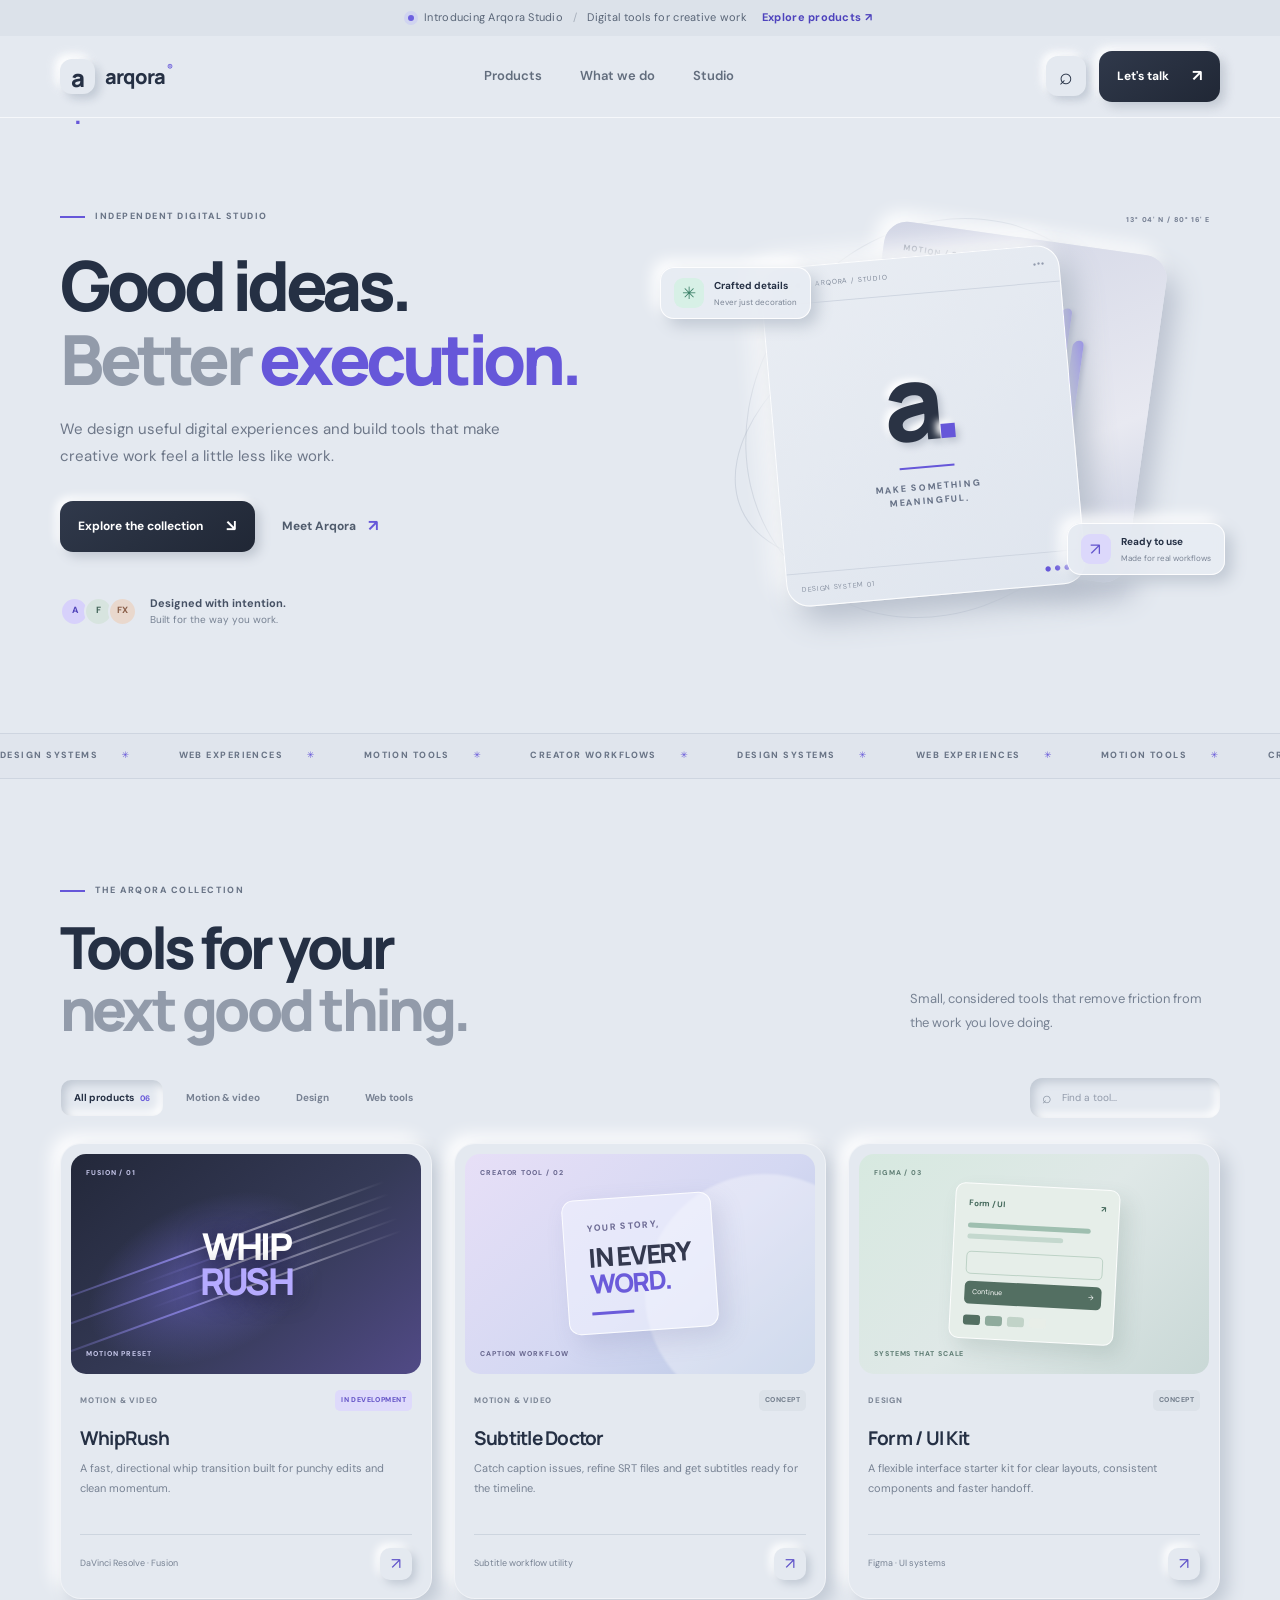
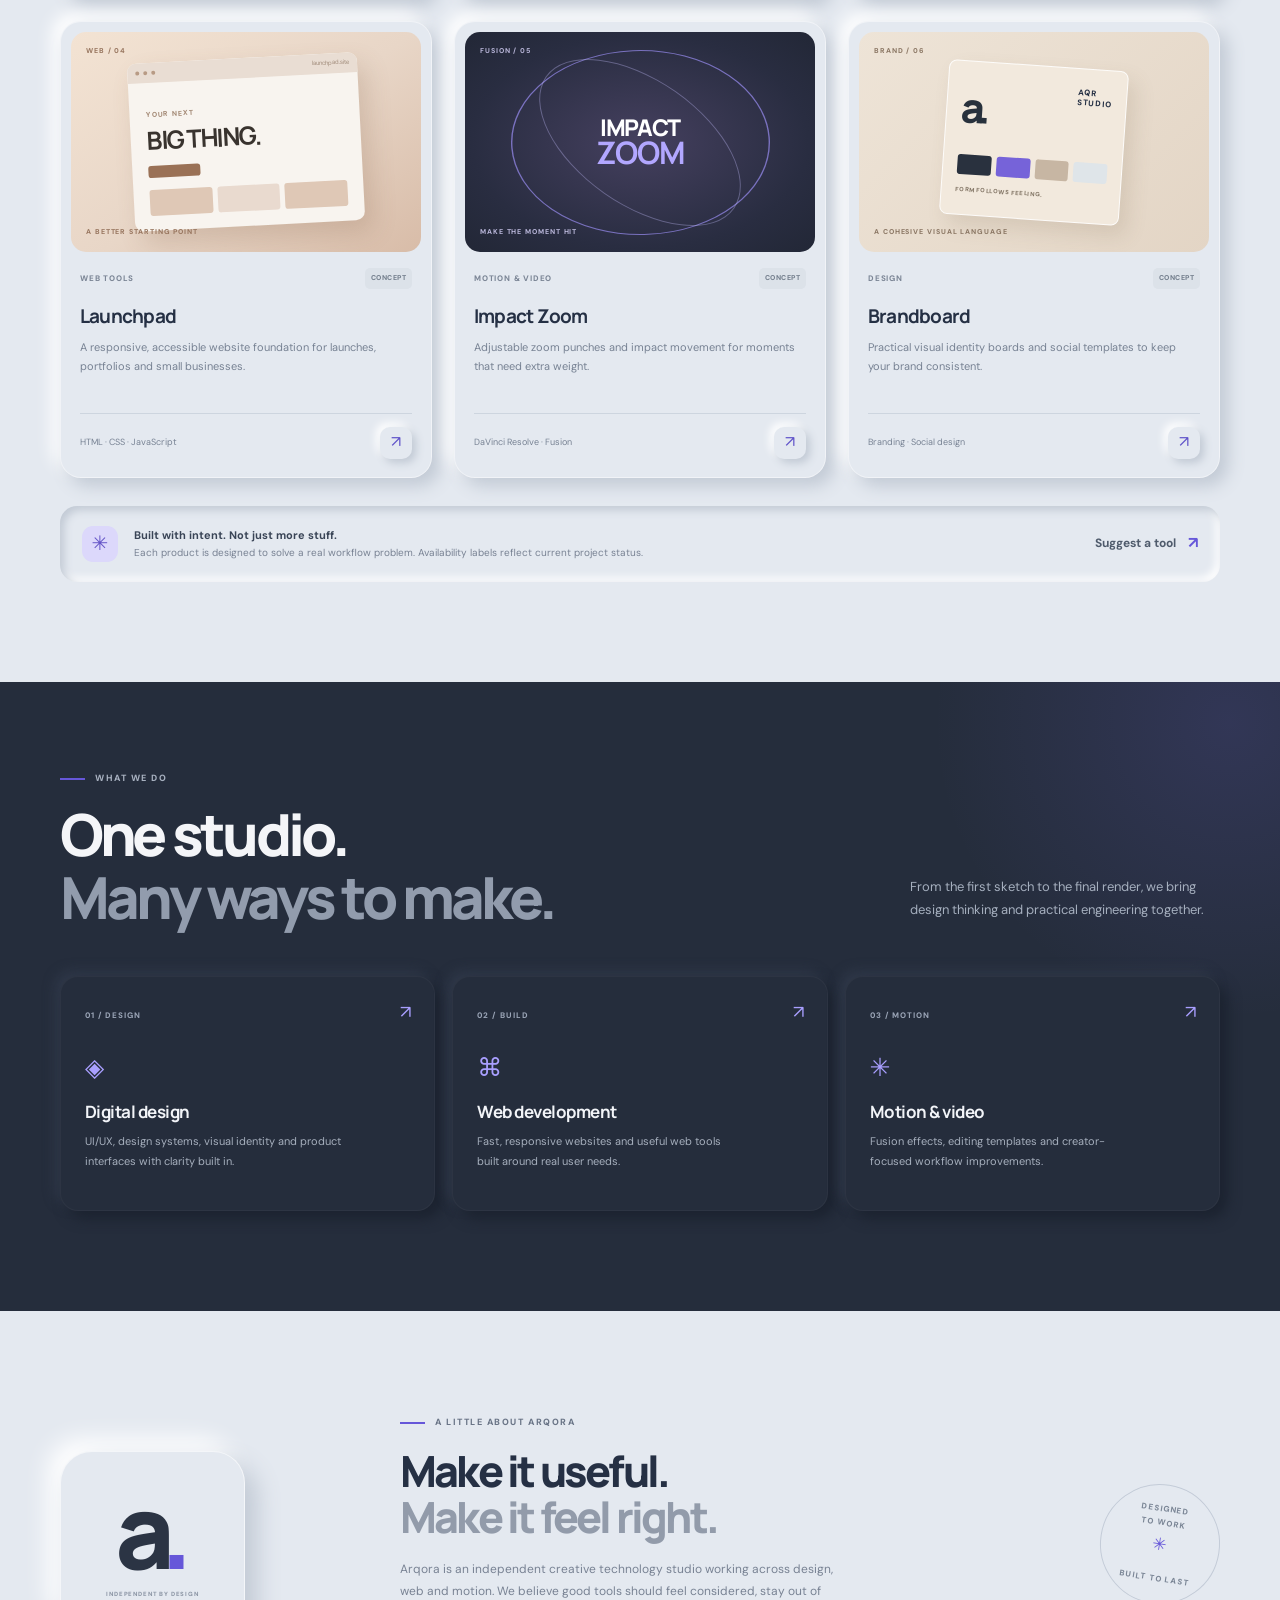
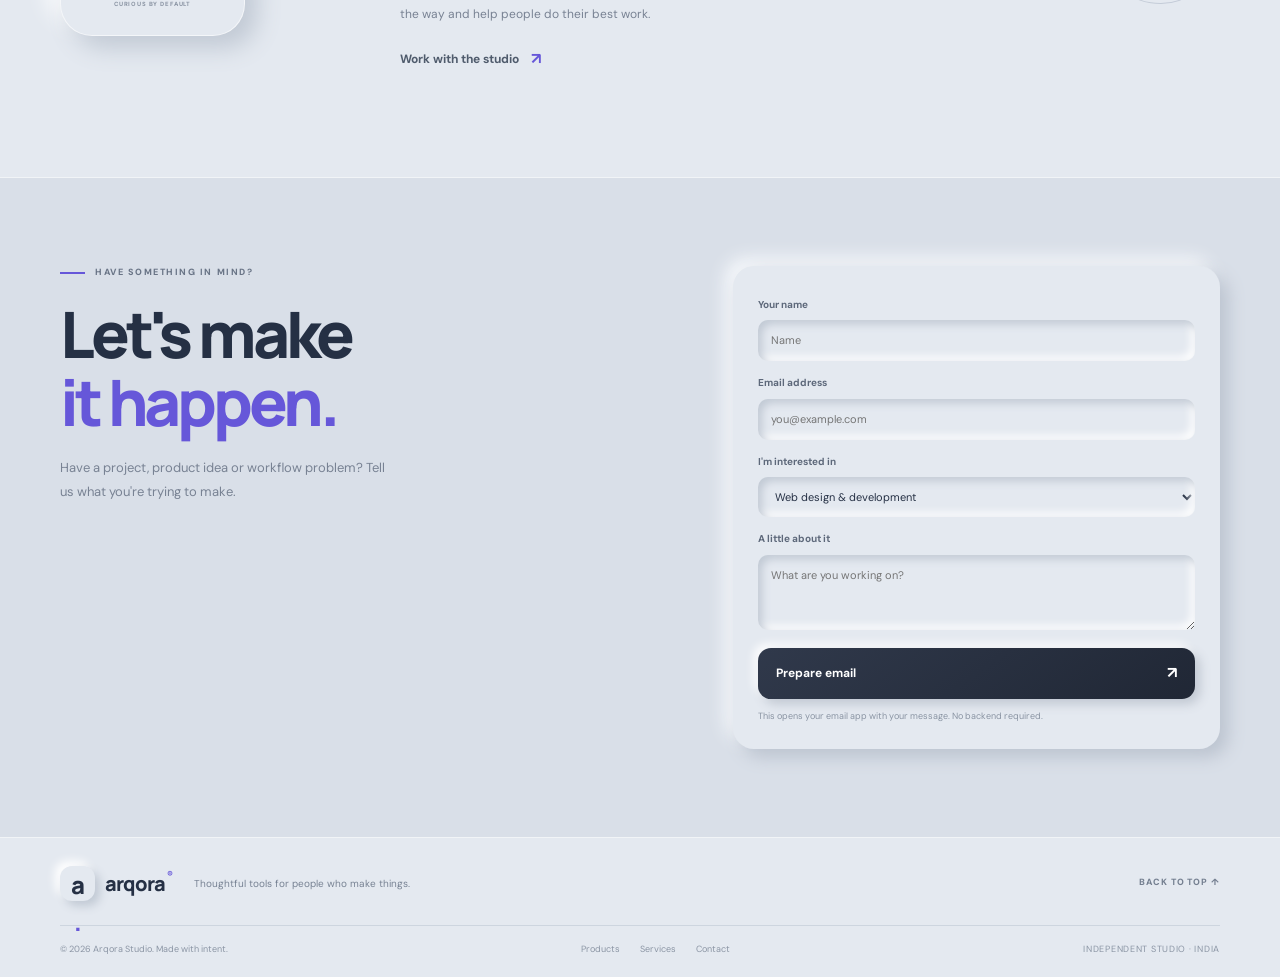
==== arqora/index.html @ 35df4376 "Add Arqora Studio neumorphic product website" ====
<!doctype html>
<html lang="en">
<head>
<meta charset="utf-8"><meta name="viewport" content="width=device-width, initial-scale=1">
<title>Arqora Studio — Digital products, designed to move</title>
<meta name="description" content="Thoughtful digital products for creators and teams. Discover DaVinci Resolve effects, motion templates, UI kits and web tools from Arqora Studio.">
<meta name="theme-color" content="#e4e9f0">
<meta property="og:title" content="Arqora Studio — Digital products, designed to move">
<meta property="og:description" content="Tools for better workflows. Effects, interfaces and digital experiences.">
<link rel="preconnect" href="https://fonts.googleapis.com">
<link rel="preconnect" href="https://fonts.gstatic.com" crossorigin>
<link href="https://fonts.googleapis.com/css2?family=DM+Sans:wght@400;500;600;700&family=Manrope:wght@400;500;600;700;800&display=swap" rel="stylesheet">
<link rel="stylesheet" href="css/style.css">
</head>
<body>
<div class="announcement"><span class="announcement-dot"></span> Introducing Arqora Studio <span class="announcement-sep">/</span> Digital tools for creative work <a href="#products">Explore products <span aria-hidden="true">↗</span></a></div>
<header class="site-header">
  <a class="brand" href="#" aria-label="Arqora home"><span class="brand-mark">a<span>.</span></span><span class="brand-name">arqora<span>®</span></span></a>
  <nav class="desktop-nav" aria-label="Main navigation"><a href="#products">Products</a><a href="#services">What we do</a><a href="#studio">Studio</a></nav>
  <div class="header-actions"><button class="icon-btn search-toggle" aria-label="Search products" id="searchToggle">⌕</button><a class="button button-dark header-cta" href="#contact">Let's talk <span>↗</span></a><button class="menu-toggle icon-btn" id="menuToggle" aria-label="Open menu">☰</button></div>
</header>
<main>
<section class="hero wrap">
  <div class="hero-copy">
    <div class="eyebrow"><span class="eyebrow-line"></span> INDEPENDENT DIGITAL STUDIO</div>
    <h1>Good ideas.<br><span class="headline-muted">Better</span> <span class="headline-accent">execution.</span></h1>
    <p class="hero-description">We design useful digital experiences and build tools that make creative work feel a little less like work.</p>
    <div class="hero-actions"><a class="button button-dark" href="#products">Explore the collection <span>↘</span></a><a class="text-link" href="#studio">Meet Arqora <span>↗</span></a></div>
    <div class="hero-proof"><div class="avatar-stack"><span>A</span><span>F</span><span>FX</span></div><p><strong>Designed with intention.</strong><br><span>Built for the way you work.</span></p></div>
  </div>
  <div class="hero-art" aria-label="Abstract Arqora product showcase">
    <div class="art-orbit orbit-one"></div><div class="art-orbit orbit-two"></div>
    <div class="art-card art-card-back"><span class="mini-label">MOTION / 001</span><div class="art-wave"><i></i><i></i><i></i><i></i><i></i><i></i><i></i><i></i><i></i></div><span class="art-card-foot">MOVE WITH PURPOSE <b>↗</b></span></div>
    <div class="art-card art-card-front"><div class="art-top"><span class="app-dot"></span><span class="app-dot"></span><span class="app-dot"></span><span class="art-window-label">ARQORA / STUDIO</span><span class="art-window-menu">•••</span></div><div class="art-center"><div class="arqora-symbol">a<span>.</span></div><div class="art-center-line"></div><span>MAKE SOMETHING<br>MEANINGFUL.</span></div><div class="art-bottom"><span>DESIGN SYSTEM 01</span><span>● ● ●</span></div></div>
    <div class="floating-chip chip-one"><span class="chip-icon">✳</span><span><b>Crafted details</b><small>Never just decoration</small></span></div>
    <div class="floating-chip chip-two"><span class="chip-icon purple">↗</span><span><b>Ready to use</b><small>Made for real workflows</small></span></div>
    <span class="art-coordinate">13° 04' N / 80° 16' E</span>
  </div>
</section>
<section class="ticker" aria-label="Studio capabilities"><div class="ticker-track"><span>DESIGN SYSTEMS <b>✳</b></span><span>WEB EXPERIENCES <b>✳</b></span><span>MOTION TOOLS <b>✳</b></span><span>CREATOR WORKFLOWS <b>✳</b></span><span>DESIGN SYSTEMS <b>✳</b></span><span>WEB EXPERIENCES <b>✳</b></span><span>MOTION TOOLS <b>✳</b></span><span>CREATOR WORKFLOWS <b>✳</b></span></div></section>
<section class="section wrap" id="products">
  <div class="section-heading"><div><div class="eyebrow"><span class="eyebrow-line"></span> THE ARQORA COLLECTION</div><h2>Tools for your<br><span class="headline-muted">next good thing.</span></h2></div><p>Small, considered tools that remove friction from the work you love doing.</p></div>
  <div class="product-toolbar"><div class="filter-list" role="group" aria-label="Filter products"><button class="filter-pill active" data-filter="all">All products <span>06</span></button><button class="filter-pill" data-filter="motion">Motion & video</button><button class="filter-pill" data-filter="design">Design</button><button class="filter-pill" data-filter="web">Web tools</button></div><label class="product-search"><span>⌕</span><input id="productSearch" type="search" placeholder="Find a tool..." aria-label="Search products"></label></div>
  <div class="product-grid" id="productGrid">
    <article class="product-card" data-category="motion" data-search="whiprush fusion davinci resolve transition motion"><div class="product-visual visual-whip"><span class="visual-tag">FUSION / 01</span><div class="whip-lines"><i></i><i></i><i></i><i></i><i></i></div><div class="visual-title">WHIP<span>RUSH</span></div><span class="visual-foot">MOTION PRESET</span></div><div class="product-info"><div class="product-meta"><span class="product-category">MOTION & VIDEO</span><span class="status status-soon">IN DEVELOPMENT</span></div><h3>WhipRush</h3><p>A fast, directional whip transition built for punchy edits and clean momentum.</p><div class="product-bottom"><span class="product-type">DaVinci Resolve · Fusion</span><a href="#contact" class="round-arrow" aria-label="Ask about WhipRush">↗</a></div></div></article>
    <article class="product-card" data-category="motion" data-search="subtitle doctor captions subtitle quality control srt"><div class="product-visual visual-subtitle"><span class="visual-tag">CREATOR TOOL / 02</span><div class="caption-window"><span class="caption-small">YOUR STORY,</span><span class="caption-large">IN EVERY<br><em>WORD.</em></span><span class="caption-bar"></span></div><span class="visual-foot">CAPTION WORKFLOW</span></div><div class="product-info"><div class="product-meta"><span class="product-category">MOTION & VIDEO</span><span class="status status-concept">CONCEPT</span></div><h3>Subtitle Doctor</h3><p>Catch caption issues, refine SRT files and get subtitles ready for the timeline.</p><div class="product-bottom"><span class="product-type">Subtitle workflow utility</span><a href="#contact" class="round-arrow" aria-label="Ask about Subtitle Doctor">↗</a></div></div></article>
    <article class="product-card" data-category="design" data-search="form ui kit figma design system components"><div class="product-visual visual-form"><span class="visual-tag">FIGMA / 03</span><div class="ui-sheet"><div class="ui-sheet-head"><span>Form / UI</span><span>↗</span></div><div class="ui-line long"></div><div class="ui-line"></div><div class="ui-input"></div><div class="ui-button">Continue <span>→</span></div><div class="ui-colors"><i></i><i></i><i></i><i></i></div></div><span class="visual-foot">SYSTEMS THAT SCALE</span></div><div class="product-info"><div class="product-meta"><span class="product-category">DESIGN</span><span class="status status-concept">CONCEPT</span></div><h3>Form / UI Kit</h3><p>A flexible interface starter kit for clear layouts, consistent components and faster handoff.</p><div class="product-bottom"><span class="product-type">Figma · UI systems</span><a href="#contact" class="round-arrow" aria-label="Ask about Form UI Kit">↗</a></div></div></article>
    <article class="product-card" data-category="web" data-search="launchpad web starter responsive website landing page"><div class="product-visual visual-web"><span class="visual-tag">WEB / 04</span><div class="browser-window"><div class="browser-bar"><i></i><i></i><i></i><span>launchpad.site</span></div><div class="browser-content"><span>YOUR NEXT</span><b>BIG THING.</b><div class="browser-cta"></div><div class="browser-blocks"><i></i><i></i><i></i></div></div></div><span class="visual-foot">A BETTER STARTING POINT</span></div><div class="product-info"><div class="product-meta"><span class="product-category">WEB TOOLS</span><span class="status status-concept">CONCEPT</span></div><h3>Launchpad</h3><p>A responsive, accessible website foundation for launches, portfolios and small businesses.</p><div class="product-bottom"><span class="product-type">HTML · CSS · JavaScript</span><a href="#contact" class="round-arrow" aria-label="Ask about Launchpad">↗</a></div></div></article>
    <article class="product-card" data-category="motion" data-search="impact zoom resolve fusion zoom blur motion graphics"><div class="product-visual visual-impact"><span class="visual-tag">FUSION / 05</span><div class="impact-ring ring-a"></div><div class="impact-ring ring-b"></div><div class="impact-core">IMPACT<br><b>ZOOM</b></div><span class="visual-foot">MAKE THE MOMENT HIT</span></div><div class="product-info"><div class="product-meta"><span class="product-category">MOTION & VIDEO</span><span class="status status-concept">CONCEPT</span></div><h3>Impact Zoom</h3><p>Adjustable zoom punches and impact movement for moments that need extra weight.</p><div class="product-bottom"><span class="product-type">DaVinci Resolve · Fusion</span><a href="#contact" class="round-arrow" aria-label="Ask about Impact Zoom">↗</a></div></div></article>
    <article class="product-card" data-category="design" data-search="brandboard branding social media templates graphic design"><div class="product-visual visual-brand"><span class="visual-tag">BRAND / 06</span><div class="brandboard"><span class="brandboard-mark">a.</span><span class="brandboard-word">AQR<br>STUDIO</span><div class="brandboard-swatches"><i></i><i></i><i></i><i></i></div><span class="brandboard-note">FORM FOLLOWS FEELING.</span></div><span class="visual-foot">A COHESIVE VISUAL LANGUAGE</span></div><div class="product-info"><div class="product-meta"><span class="product-category">DESIGN</span><span class="status status-concept">CONCEPT</span></div><h3>Brandboard</h3><p>Practical visual identity boards and social templates to keep your brand consistent.</p><div class="product-bottom"><span class="product-type">Branding · Social design</span><a href="#contact" class="round-arrow" aria-label="Ask about Brandboard">↗</a></div></div></article>
  </div>
  <div class="empty-state" id="emptyState" hidden><span>⌕</span><h3>No matching tools</h3><p>Try another search or choose a different category.</p><button class="button button-soft" id="resetFilters">Reset filters</button></div>
  <div class="collection-note"><span class="note-icon">✳</span><p><strong>Built with intent. Not just more stuff.</strong><br>Each product is designed to solve a real workflow problem. Availability labels reflect current project status.</p><a href="#contact" class="text-link">Suggest a tool <span>↗</span></a></div>
</section>
<section class="services-band" id="services"><div class="wrap services-inner"><div class="section-heading light-heading"><div><div class="eyebrow"><span class="eyebrow-line"></span> WHAT WE DO</div><h2>One studio.<br><span>Many ways to make.</span></h2></div><p>From the first sketch to the final render, we bring design thinking and practical engineering together.</p></div><div class="service-grid"><article class="service-card"><span class="service-number">01 / DESIGN</span><div class="service-icon">◈</div><h3>Digital design</h3><p>UI/UX, design systems, visual identity and product interfaces with clarity built in.</p><span class="service-arrow">↗</span></article><article class="service-card"><span class="service-number">02 / BUILD</span><div class="service-icon">⌘</div><h3>Web development</h3><p>Fast, responsive websites and useful web tools built around real user needs.</p><span class="service-arrow">↗</span></article><article class="service-card"><span class="service-number">03 / MOTION</span><div class="service-icon">✳</div><h3>Motion & video</h3><p>Fusion effects, editing templates and creator-focused workflow improvements.</p><span class="service-arrow">↗</span></article></div></div></section>
<section class="studio-section wrap" id="studio"><div class="studio-mark"><span>a<span>.</span></span><div class="studio-mark-caption">INDEPENDENT BY DESIGN<br>CURIOUS BY DEFAULT</div></div><div class="studio-copy"><div class="eyebrow"><span class="eyebrow-line"></span> A LITTLE ABOUT ARQORA</div><h2>Make it useful.<br><span class="headline-muted">Make it feel right.</span></h2><p>Arqora is an independent creative technology studio working across design, web and motion. We believe good tools should feel considered, stay out of the way and help people do their best work.</p><a class="text-link" href="#contact">Work with the studio <span>↗</span></a></div><div class="studio-stamp">DESIGNED<br>TO WORK <span>✳</span><br>BUILT TO LAST</div></section>
<section class="contact-section" id="contact"><div class="wrap contact-inner"><div><div class="eyebrow"><span class="eyebrow-line"></span> HAVE SOMETHING IN MIND?</div><h2>Let's make<br><span>it happen.</span></h2><p>Have a project, product idea or workflow problem? Tell us what you're trying to make.</p></div><form class="contact-form" id="contactForm"><label for="contactName">Your name</label><input id="contactName" name="name" required placeholder="Name"><label for="contactEmail">Email address</label><input id="contactEmail" name="email" type="email" required placeholder="you@example.com"><label for="contactType">I'm interested in</label><select id="contactType" name="interest"><option>Web design & development</option><option>Figma / UI design</option><option>DaVinci Resolve effects</option><option>Digital products</option><option>Something else</option></select><label for="contactMessage">A little about it</label><textarea id="contactMessage" name="message" rows="3" placeholder="What are you working on?"></textarea><button class="button button-dark form-submit" type="submit">Prepare email <span>↗</span></button><p class="form-note" id="formNote">This opens your email app with your message. No backend required.</p></form></div></section>
</main>
<footer class="site-footer"><div class="wrap footer-top"><a class="brand" href="#"><span class="brand-mark">a<span>.</span></span><span class="brand-name">arqora<span>®</span></span></a><p>Thoughtful tools for people who make things.</p><a href="#top" class="back-top">BACK TO TOP ↑</a></div><div class="wrap footer-bottom"><span>© <span id="year"></span> Arqora Studio. Made with intent.</span><div><a href="#products">Products</a><a href="#services">Services</a><a href="#contact">Contact</a></div><span class="footer-location">INDEPENDENT STUDIO · INDIA</span></div></footer>
<div class="search-overlay" id="searchOverlay" hidden><div class="search-panel"><button id="closeSearch" class="icon-btn close-search" aria-label="Close search">×</button><label for="overlaySearch">Find something good</label><input id="overlaySearch" type="search" placeholder="Try “Fusion”, “Figma” or “web”"><p>Search the collection to find your next tool.</p><div id="searchResults"></div></div></div>
<script src="js/main.js"></script>
</body></html>
---- arqora/css/style.css ----
:root{--bg:#e4e9f0;--shadow-dark:#c1c9d4;--shadow-light:#fff;--ink:#253044;--muted:#6e7889;--accent:#6657d9;--accent-2:#8b7cf6;--line:rgba(137,150,170,.25);--dark:#202837;--radius:24px}*{box-sizing:border-box}html{scroll-behavior:smooth;scroll-padding-top:90px}body{margin:0;background:var(--bg);color:var(--ink);font-family:'DM Sans',system-ui,sans-serif;line-height:1.55}a{color:inherit;text-decoration:none}button,input,select,textarea{font:inherit}button,a{-webkit-tap-highlight-color:transparent}button{color:inherit}.wrap{width:min(1160px,calc(100% - 48px));margin-inline:auto}.announcement{min-height:36px;padding:7px 24px;display:flex;align-items:center;justify-content:center;gap:10px;background:#dce2ea;color:#596577;font-size:11px;letter-spacing:.025em}.announcement-dot{width:6px;height:6px;border-radius:50%;background:#6d61df;box-shadow:0 0 0 4px #d0d4f0}.announcement-sep{opacity:.4}.announcement a{font-weight:700;color:#4e43bd;margin-left:5px}.site-header{height:82px;padding:0 max(24px,calc((100% - 1160px)/2));display:flex;align-items:center;justify-content:space-between;gap:24px;position:sticky;top:0;z-index:20;background:rgba(228,233,240,.84);backdrop-filter:blur(18px);border-bottom:1px solid rgba(255,255,255,.65)}.brand{display:inline-flex;align-items:center;gap:10px;flex-shrink:0}.brand-mark{width:35px;height:35px;display:grid;place-items:center;background:var(--bg);border-radius:12px;box-shadow:5px 5px 10px var(--shadow-dark),-5px -5px 10px var(--shadow-light);font-family:Manrope,sans-serif;font-size:24px;font-weight:800;letter-spacing:-3px;padding-right:3px}.brand-mark span,.brand-name span{color:var(--accent)}.brand-name{font-family:Manrope,sans-serif;font-weight:800;font-size:20px;letter-spacing:-1px}.brand-name span{font-size:9px;vertical-align:top;margin-left:2px}.desktop-nav{display:flex;align-items:center;gap:38px;margin-left:auto;margin-right:auto}.desktop-nav a{font-size:13px;font-weight:600;color:#626d7d;transition:color .2s}.desktop-nav a:hover{color:var(--accent)}.header-actions{display:flex;align-items:center;gap:13px}.button{display:inline-flex;align-items:center;justify-content:center;gap:23px;border:0;border-radius:13px;padding:13px 18px;font-size:12px;font-weight:700;cursor:pointer;transition:transform .2s,box-shadow .2s}.button:hover{transform:translateY(-2px)}.button span{font-size:16px}.button-dark{background:linear-gradient(145deg,#30394b,#202735);color:#fff;box-shadow:5px 5px 11px #c0c7d1,-4px -4px 10px #fff}.button-dark:hover{box-shadow:7px 7px 15px #b8c0cc,-5px -5px 12px #fff}.button-soft{background:var(--bg);box-shadow:5px 5px 10px var(--shadow-dark),-5px -5px 10px var(--shadow-light)}.icon-btn{border:0;background:var(--bg);border-radius:12px;width:40px;height:40px;display:grid;place-items:center;box-shadow:4px 4px 8px var(--shadow-dark),-4px -4px 8px var(--shadow-light);cursor:pointer;font-size:23px}.menu-toggle{display:none}.hero{min-height:615px;display:grid;grid-template-columns:1fr 1fr;align-items:center;gap:44px;padding-top:50px;padding-bottom:66px}.hero-copy{padding:12px 0 10px}.eyebrow{display:flex;align-items:center;gap:10px;color:#697486;font-size:9px;font-weight:800;letter-spacing:.17em}.eyebrow-line{width:25px;height:2px;background:var(--accent);display:inline-block}.hero h1,.section-heading h2,.studio-copy h2,.contact-inner h2{font-family:Manrope,sans-serif;font-size:clamp(45px,5.4vw,72px);line-height:1.07;letter-spacing:-.065em;font-weight:800;margin:24px 0 20px}.headline-muted{color:#929baa}.headline-accent{color:var(--accent)}.hero-description{font-size:15px;line-height:1.85;color:#6d7788;max-width:440px}.hero-actions{display:flex;align-items:center;gap:27px;margin-top:30px}.text-link{font-size:12px;font-weight:700;color:#4f5b6c;display:inline-flex;gap:12px;align-items:center}.text-link span{font-size:16px;color:var(--accent)}.hero-proof{display:flex;align-items:center;gap:13px;margin-top:43px}.avatar-stack{display:flex;padding-left:5px}.avatar-stack span{width:29px;height:29px;border-radius:50%;border:2px solid var(--bg);margin-left:-5px;display:grid;place-items:center;background:#d7d1fb;color:#5144ba;font-size:9px;font-weight:800}.avatar-stack span:nth-child(2){background:#d7e4df;color:#45665b}.avatar-stack span:nth-child(3){background:#e9d8cd;color:#8a5e48}.hero-proof p{font-size:10px;line-height:1.55;color:#778293;margin:0}.hero-proof strong{font-size:11px;color:#465164}.hero-art{height:465px;position:relative;display:grid;place-items:center;isolation:isolate}.hero-art:before{content:"";position:absolute;width:360px;height:360px;border-radius:50%;background:radial-gradient(circle,rgba(128,115,238,.19),rgba(128,115,238,0) 70%);z-index:-2}.art-orbit{position:absolute;border:1px solid rgba(125,135,161,.22);border-radius:50%;transform:rotate(-25deg)}.orbit-one{width:440px;height:250px}.orbit-two{width:370px;height:420px;transform:rotate(40deg)}.art-card{position:absolute;width:300px;height:340px;border-radius:23px;overflow:hidden}.art-card-back{width:285px;height:330px;transform:translate(64px,-16px) rotate(8deg);background:linear-gradient(150deg,#d1d5e5,#e8e9f1 65%,#c7cde0);box-shadow:12px 16px 28px #b9c0ce,-8px -8px 18px #fff;padding:20px;display:flex;flex-direction:column;justify-content:space-between}.mini-label,.art-card-foot,.art-coordinate,.visual-tag,.visual-foot{font-size:8px;font-weight:800;letter-spacing:.13em;color:#737d91}.art-wave{height:170px;display:flex;align-items:center;justify-content:center;gap:5px;transform:skewY(-13deg)}.art-wave i{width:11px;border-radius:10px;background:linear-gradient(180deg,#8b7df2,#b8b3f8);height:42%;box-shadow:2px 2px 5px #a4a8c2}.art-wave i:nth-child(2n){height:80%}.art-wave i:nth-child(3n){height:60%}.art-wave i:nth-child(4n){height:100%}.art-card-foot{display:flex;justify-content:space-between}.art-card-foot b{font-size:14px;color:var(--accent)}.art-card-front{background:linear-gradient(145deg,#e9edf3,#dfe5ee);border:1px solid rgba(255,255,255,.9);box-shadow:12px 15px 30px #b6becb,-10px -10px 24px #fff;transform:translate(-18px,8px) rotate(-5deg);display:flex;flex-direction:column}.art-top{height:37px;border-bottom:1px solid #cfd6e1;display:flex;align-items:center;padding:0 14px;gap:5px}.app-dot{width:5px;height:5px;border-radius:50%;background:#a9b1c0}.art-window-label{font-size:7px;letter-spacing:.12em;margin-left:10px;color:#818b9b}.art-window-menu{margin-left:auto;font-size:10px;color:#929bad}.art-center{flex:1;display:flex;flex-direction:column;align-items:center;justify-content:center;gap:13px;text-align:center;font-size:9px;letter-spacing:.19em;font-weight:800;color:#667186}.arqora-symbol{font-family:Manrope,sans-serif;font-size:105px;line-height:1;letter-spacing:-15px;padding-right:12px;font-weight:800;color:#2a3344;text-shadow:4px 4px 7px #c0c7d2,-4px -4px 7px #fff}.arqora-symbol span{color:var(--accent)}.art-center-line{width:55px;height:2px;background:var(--accent)}.art-bottom{height:33px;border-top:1px solid #cfd6e1;padding:0 14px;display:flex;align-items:center;justify-content:space-between;font-size:7px;letter-spacing:.1em;color:#8a93a3}.art-bottom span:last-child{color:var(--accent)}.floating-chip{position:absolute;z-index:3;display:flex;align-items:center;gap:10px;background:rgba(231,236,243,.88);border:1px solid rgba(255,255,255,.9);border-radius:14px;padding:10px 13px;box-shadow:7px 7px 15px #c0c8d3,-7px -7px 15px #fff;backdrop-filter:blur(10px)}.chip-one{top:82px;left:-2px}.chip-two{bottom:75px;right:-5px}.chip-icon{width:30px;height:30px;display:grid;place-items:center;background:#d7f0e6;color:#3c8068;border-radius:9px;font-size:17px}.chip-icon.purple{background:#dcd8fb;color:#6355ce}.floating-chip b,.floating-chip small{display:block}.floating-chip b{font-size:10px}.floating-chip small{font-size:8px;color:#7a8494;margin-top:2px}.art-coordinate{position:absolute;right:10px;top:30px;font-size:7px}.ticker{overflow:hidden;border-block:1px solid rgba(137,150,170,.2);padding:15px 0;background:rgba(218,224,233,.45)}.ticker-track{display:flex;align-items:center;justify-content:space-around;gap:48px;width:max-content;min-width:100%;animation:ticker 34s linear infinite}.ticker-track span{font-size:9px;font-weight:800;letter-spacing:.16em;color:#697486;white-space:nowrap}.ticker-track b{color:var(--accent);margin-left:20px}@keyframes ticker{to{transform:translateX(-25%)}}.section{padding-top:105px;padding-bottom:100px}.section-heading{display:flex;align-items:end;justify-content:space-between;gap:40px;margin-bottom:38px}.section-heading h2,.studio-copy h2{font-size:clamp(40px,4.6vw,58px);margin:18px 0 0}.section-heading>p{max-width:310px;font-size:13px;line-height:1.8;color:#778293;margin:0 0 6px}.product-toolbar{display:flex;justify-content:space-between;align-items:center;gap:20px;margin-bottom:25px}.filter-list{display:flex;gap:8px;flex-wrap:wrap}.filter-pill{border:1px solid transparent;background:transparent;border-radius:11px;padding:10px 13px;font-size:10px;font-weight:700;color:#788293;cursor:pointer;transition:all .2s}.filter-pill:hover{color:var(--ink)}.filter-pill.active{background:var(--bg);color:var(--ink);box-shadow:inset 4px 4px 8px var(--shadow-dark),inset -4px -4px 8px var(--shadow-light)}.filter-pill span{font-size:8px;margin-left:4px;color:var(--accent)}.product-search{height:40px;width:190px;flex-shrink:0;display:flex;align-items:center;gap:8px;padding:0 12px;border-radius:12px;background:var(--bg);box-shadow:inset 4px 4px 8px var(--shadow-dark),inset -4px -4px 8px var(--shadow-light);color:#8a94a3}.product-search input{border:0;outline:0;background:transparent;width:100%;min-width:0;font-size:10px;color:var(--ink)}.product-search input::placeholder{color:#919aaa}.product-grid{display:grid;grid-template-columns:repeat(3,minmax(0,1fr));gap:22px}.product-card{min-width:0;border-radius:21px;padding:10px;background:var(--bg);box-shadow:8px 8px 17px var(--shadow-dark),-8px -8px 17px var(--shadow-light);border:1px solid rgba(255,255,255,.45);transition:transform .25s,box-shadow .25s}.product-card:hover{transform:translateY(-5px);box-shadow:12px 14px 24px #b8c1ce,-9px -9px 20px #fff}.product-visual{height:220px;border-radius:15px;position:relative;overflow:hidden;display:flex;align-items:center;justify-content:center}.visual-tag{position:absolute;left:15px;top:14px;font-size:7px;z-index:2}.visual-foot{position:absolute;bottom:14px;left:15px;font-size:7px;z-index:2}.visual-whip{background:linear-gradient(140deg,#23283a,#353a57 55%,#514a86);color:#fff}.visual-whip:before{content:"";position:absolute;width:260px;height:160px;left:5px;top:45px;background:radial-gradient(ellipse,rgba(130,119,245,.45),transparent 68%);transform:rotate(-25deg)}.visual-whip .visual-tag,.visual-whip .visual-foot{color:#c4c5e8}.whip-lines{position:absolute;inset:0;display:flex;flex-direction:column;justify-content:center;gap:11px;transform:rotate(-20deg) translateY(-4px)}.whip-lines i{height:2px;background:linear-gradient(90deg,transparent,#9e95ff 45%,#f3f1ff 58%,transparent);width:115%;margin-left:-20%;opacity:.7}.whip-lines i:nth-child(2n){width:75%;margin-left:20%;opacity:.45}.visual-title{z-index:1;font-family:Manrope,sans-serif;font-size:37px;line-height:.95;letter-spacing:-.07em;font-weight:800;text-align:center;text-shadow:0 3px 25px #17172b}.visual-title span{display:block;color:#b5aaff}.visual-subtitle{background:linear-gradient(140deg,#e7dff7,#d4d8f2 55%,#b6c6e2)}.visual-subtitle:before{content:"";position:absolute;width:240px;height:240px;border-radius:50%;background:rgba(255,255,255,.35);filter:blur(1px);right:-70px;top:20px}.visual-subtitle .visual-tag,.visual-subtitle .visual-foot{color:#67668e}.caption-window{position:relative;z-index:1;padding:22px 23px 18px;background:rgba(242,244,255,.55);border:1px solid rgba(255,255,255,.85);border-radius:12px;box-shadow:8px 10px 25px rgba(101,105,153,.18);transform:rotate(-4deg)}.caption-small{display:block;font-size:9px;font-weight:800;letter-spacing:.15em;color:#6d6b94}.caption-large{display:block;margin-top:8px;font-family:Manrope,sans-serif;font-size:26px;line-height:1.04;font-weight:800;letter-spacing:-.05em;color:#34394f}.caption-large em{font-style:normal;color:#6b5bda}.caption-bar{display:block;width:42px;height:3px;background:#6b5bda;margin-top:14px}.visual-form{background:linear-gradient(135deg,#d7e9e0,#dfe8e7 50%,#c9d8d6)}.visual-form .visual-tag,.visual-form .visual-foot{color:#607e75}.ui-sheet{width:165px;min-height:156px;background:#e6eee9;border:1px solid rgba(255,255,255,.9);border-radius:10px;padding:13px;box-shadow:8px 10px 20px rgba(64,100,84,.15);transform:rotate(3deg)}.ui-sheet-head{display:flex;justify-content:space-between;font-size:8px;font-weight:800;color:#45695c;margin-bottom:14px}.ui-line{height:5px;width:70%;border-radius:4px;background:#c4d8ce;margin-top:6px}.ui-line.long{width:90%;background:#9fbfb0}.ui-input{height:23px;border:1px solid #bdd2c6;border-radius:5px;margin-top:12px}.ui-button{display:flex;justify-content:space-between;align-items:center;padding:6px 8px;background:#536f62;color:#fff;border-radius:5px;font-size:7px;margin-top:7px}.ui-colors{display:flex;gap:5px;margin-top:11px}.ui-colors i{width:17px;height:10px;border-radius:3px;background:#536f62}.ui-colors i:nth-child(2){background:#8eaa9c}.ui-colors i:nth-child(3){background:#c1d3c8}.ui-colors i:nth-child(4){background:#e8eee8}.visual-web{background:linear-gradient(145deg,#f3e3d3,#e8d6c7 52%,#d8bca8)}.visual-web .visual-tag,.visual-web .visual-foot{color:#98765f}.browser-window{width:230px;background:#f8f4ef;border-radius:9px;overflow:hidden;box-shadow:8px 12px 25px rgba(123,89,63,.2);transform:rotate(-3deg)}.browser-bar{height:20px;background:#e9ddd3;display:flex;align-items:center;gap:4px;padding:0 8px}.browser-bar i{width:4px;height:4px;border-radius:50%;background:#b89b85}.browser-bar span{margin-left:auto;font-size:6px;color:#a28d7c}.browser-content{padding:17px 16px 15px}.browser-content>span{font-size:7px;letter-spacing:.14em;color:#a48a76;font-weight:800}.browser-content>b{display:block;font-family:Manrope,sans-serif;font-size:25px;line-height:1.05;letter-spacing:-.06em;color:#39332e;margin-top:3px}.browser-cta{width:52px;height:12px;border-radius:3px;background:#9a7156;margin-top:12px}.browser-blocks{display:flex;gap:5px;margin-top:12px}.browser-blocks i{height:26px;flex:1;border-radius:3px;background:#dfc8b6}.browser-blocks i:nth-child(2){background:#e9dacf}.visual-impact{background:radial-gradient(ellipse at center,#45405f,#292d41 68%,#222736);color:#fff}.visual-impact .visual-tag,.visual-impact .visual-foot{color:#b8b5d8}.impact-ring{position:absolute;border:1px solid rgba(161,148,255,.65);border-radius:50%;width:185px;height:185px;transform:scaleX(1.4) rotate(-25deg)}.ring-b{width:230px;height:125px;transform:rotate(35deg);border-color:rgba(198,192,255,.35)}.impact-core{position:relative;z-index:1;text-align:center;font-family:Manrope,sans-serif;font-weight:800;font-size:23px;line-height:.96;letter-spacing:-.06em}.impact-core b{font-size:31px;color:#b2a7ff}.visual-brand{background:linear-gradient(135deg,#eee4d7,#e3d5c5)}.visual-brand .visual-tag,.visual-brand .visual-foot{color:#8b7764}.brandboard{width:180px;height:155px;position:relative;background:#f2e9dd;border:1px solid rgba(255,255,255,.85);border-radius:8px;box-shadow:8px 10px 20px rgba(115,91,68,.15);transform:rotate(4deg);padding:14px}.brandboard-mark{font-family:Manrope,sans-serif;font-size:41px;font-weight:800;letter-spacing:-7px;color:#28313c}.brandboard-mark span{color:#7663d9}.brandboard-word{position:absolute;top:19px;right:14px;font-size:8px;line-height:1.2;font-weight:800;letter-spacing:.1em}.brandboard-swatches{display:flex;gap:5px;margin-top:15px}.brandboard-swatches i{height:20px;flex:1;border-radius:3px;background:#29313e}.brandboard-swatches i:nth-child(2){background:#7663d9}.brandboard-swatches i:nth-child(3){background:#c7b6a3}.brandboard-swatches i:nth-child(4){background:#dfe5e9}.brandboard-note{display:block;font-size:6px;font-weight:800;letter-spacing:.1em;margin-top:11px;color:#827565}.product-info{padding:16px 9px 8px}.product-meta{display:flex;align-items:center;justify-content:space-between;gap:8px}.product-category{font-size:8px;font-weight:800;letter-spacing:.1em;color:#7b8595}.status{font-size:7px;letter-spacing:.06em;font-weight:800;border-radius:5px;padding:5px 6px;white-space:nowrap}.status-soon{color:#6555c7;background:#dedafb}.status-concept{color:#737e8c;background:#dce2e9}.product-info h3{font-family:Manrope,sans-serif;font-size:19px;letter-spacing:-.04em;margin:13px 0 6px}.product-info>p{min-height:58px;font-size:11px;line-height:1.75;color:#778293;margin:0}.product-bottom{border-top:1px solid var(--line);padding-top:13px;margin-top:17px;display:flex;align-items:center;justify-content:space-between;gap:10px}.product-type{font-size:9px;color:#778293}.round-arrow{width:32px;height:32px;flex-shrink:0;border-radius:10px;display:grid;place-items:center;background:var(--bg);box-shadow:4px 4px 8px var(--shadow-dark),-4px -4px 8px var(--shadow-light);font-size:16px;color:#5f52c9;transition:all .2s}.round-arrow:hover{background:#d9d4fa;transform:rotate(45deg)}.empty-state{text-align:center;padding:55px 15px}.empty-state>span{font-size:30px;color:var(--accent)}.empty-state h3{margin:10px 0 5px}.empty-state p{font-size:12px;color:var(--muted)}.collection-note{display:flex;align-items:center;gap:16px;margin-top:28px;padding:20px 22px;border-radius:17px;background:var(--bg);box-shadow:inset 4px 4px 8px var(--shadow-dark),inset -4px -4px 8px var(--shadow-light)}.note-icon{width:36px;height:36px;display:grid;place-items:center;border-radius:11px;background:#dcd8fb;color:#6555c7;font-size:20px;flex-shrink:0}.collection-note p{font-size:10px;line-height:1.65;color:#788293;margin:0;flex:1}.collection-note strong{font-size:11px;color:#394456}.collection-note .text-link{white-space:nowrap}.services-band{background:#252d3c;color:#f2f4f8;padding:90px 0 100px;position:relative;overflow:hidden}.services-band:before{content:"";position:absolute;width:600px;height:600px;border-radius:50%;right:-250px;top:-260px;background:radial-gradient(circle,rgba(124,109,236,.15),transparent 70%);pointer-events:none}.services-inner{position:relative}.light-heading .eyebrow{color:#a8b1c0}.light-heading h2{color:#f4f5f8}.light-heading h2 span{color:#929cad}.light-heading>p{color:#a5afbe}.service-grid{display:grid;grid-template-columns:repeat(3,1fr);gap:17px;margin-top:48px}.service-card{min-height:235px;position:relative;border-radius:18px;padding:24px;background:#252d3c;box-shadow:7px 7px 14px #1b222f,-5px -5px 12px #30394a;border:1px solid rgba(255,255,255,.035);transition:transform .2s}.service-card:hover{transform:translateY(-4px)}.service-number{font-size:8px;font-weight:800;letter-spacing:.13em;color:#9ba5b7}.service-icon{margin-top:24px;font-size:25px;color:#a99fff}.service-card h3{font-family:Manrope,sans-serif;font-size:17px;letter-spacing:-.03em;margin:11px 0 7px}.service-card p{font-size:11px;line-height:1.75;color:#a6afbd;max-width:260px;margin:0}.service-arrow{position:absolute;right:23px;top:22px;color:#a99fff;font-size:18px}.studio-section{padding-top:105px;padding-bottom:105px;display:grid;grid-template-columns:.7fr 1.3fr .55fr;align-items:center;gap:48px}.studio-mark{width:185px;height:185px;border-radius:32px;display:flex;flex-direction:column;align-items:center;justify-content:center;background:var(--bg);box-shadow:12px 12px 24px var(--shadow-dark),-12px -12px 24px var(--shadow-light);border:1px solid rgba(255,255,255,.6)}.studio-mark>span{font-family:Manrope,sans-serif;font-size:103px;line-height:1;font-weight:800;letter-spacing:-15px;padding-right:13px;color:#2b3444}.studio-mark>span span{color:var(--accent)}.studio-mark-caption{font-size:6px;letter-spacing:.14em;font-weight:800;line-height:1.7;text-align:center;color:#8a94a3;margin-top:8px}.studio-copy h2{font-size:43px}.studio-copy>p{font-size:12px;line-height:1.9;color:#788293;max-width:440px;margin:18px 0 20px}.studio-stamp{width:120px;height:120px;border:1px solid #c4ccd8;border-radius:50%;display:flex;flex-direction:column;align-items:center;justify-content:center;text-align:center;font-size:8px;font-weight:800;letter-spacing:.12em;line-height:1.7;color:#7a8595;transform:rotate(9deg);justify-self:end}.studio-stamp span{font-size:17px;color:var(--accent)}.contact-section{background:#d9dfe8;border-block:1px solid rgba(255,255,255,.65);padding:88px 0}.contact-inner{display:grid;grid-template-columns:1fr .85fr;gap:100px;align-items:start}.contact-inner h2{font-size:clamp(45px,5vw,65px);margin:20px 0}.contact-inner h2 span{color:var(--accent)}.contact-inner>div>p{font-size:13px;color:#788293;max-width:340px;line-height:1.8}.contact-form{padding:25px;border-radius:21px;background:var(--bg);box-shadow:8px 8px 17px #bbc3cf,-8px -8px 17px #f6f8fb;display:grid;gap:8px}.contact-form label{font-size:10px;font-weight:700;color:#5d687a;margin-top:6px}.contact-form input,.contact-form select,.contact-form textarea{width:100%;border:0;outline:0;resize:vertical;border-radius:10px;padding:12px 13px;background:var(--bg);box-shadow:inset 4px 4px 8px var(--shadow-dark),inset -4px -4px 8px var(--shadow-light);color:var(--ink);font-size:11px}.contact-form input:focus,.contact-form select:focus,.contact-form textarea:focus{box-shadow:inset 4px 4px 8px var(--shadow-dark),inset -4px -4px 8px var(--shadow-light),0 0 0 2px rgba(102,87,217,.3)}.form-submit{margin-top:10px;justify-content:space-between}.form-note{font-size:9px;color:#8993a2;margin:3px 0 0}.site-footer{padding:28px 0 20px}.footer-top{display:flex;align-items:center;gap:22px;padding-bottom:24px;border-bottom:1px solid var(--line)}.footer-top>p{font-size:10px;color:#778293;margin-right:auto}.back-top{font-size:9px;font-weight:800;letter-spacing:.1em;color:#747f90}.footer-bottom{display:flex;align-items:center;justify-content:space-between;gap:18px;padding-top:17px;color:#8b95a4;font-size:9px}.footer-bottom>div{display:flex;gap:20px}.footer-bottom a:hover{color:var(--accent)}.footer-location{letter-spacing:.08em}.search-overlay{position:fixed;inset:0;z-index:50;background:rgba(35,43,57,.35);backdrop-filter:blur(8px);display:grid;place-items:start center;padding:15vh 20px 20px}.search-overlay[hidden]{display:none}.search-panel{width:min(540px,100%);padding:30px;border-radius:22px;background:var(--bg);box-shadow:15px 15px 30px #9ca5b4,-10px -10px 28px #fff;position:relative}.close-search{position:absolute;right:18px;top:18px;font-size:24px}.search-panel>label{display:block;font-family:Manrope,sans-serif;font-size:24px;font-weight:800;letter-spacing:-.04em;margin-bottom:20px}.search-panel>input{width:100%;padding:14px;border:0;outline:0;border-radius:11px;background:var(--bg);box-shadow:inset 4px 4px 8px var(--shadow-dark),inset -4px -4px 8px var(--shadow-light)}.search-panel>p{font-size:10px;color:#7e8898}.search-result{display:flex;justify-content:space-between;align-items:center;padding:12px 3px;border-bottom:1px solid var(--line);font-size:12px}.search-result small{display:block;color:#7e8898;font-size:9px}.search-result span{color:var(--accent);font-size:18px}@media(max-width:900px){.hero{gap:15px;min-height:570px}.hero-art{transform:scale(.88);margin-inline:-20px}.product-grid{grid-template-columns:repeat(2,minmax(0,1fr))}.studio-section{grid-template-columns:.55fr 1.45fr;gap:32px}.studio-stamp{display:none}.contact-inner{gap:45px}.section-heading{gap:24px}}@media(max-width:640px){.wrap{width:calc(100% - 36px)}.announcement{font-size:9px;gap:7px;flex-wrap:wrap;padding:7px 12px}.site-header{height:68px;padding:0 18px}.brand-mark{width:31px;height:31px;font-size:21px}.brand-name{font-size:18px}.desktop-nav{display:none}.header-actions{gap:9px}.header-cta{padding:10px 12px;gap:10px;font-size:10px}.menu-toggle{display:grid}.hero{grid-template-columns:1fr;padding-top:55px;padding-bottom:45px;gap:10px}.hero h1{font-size:51px}.hero-description{font-size:13px}.hero-actions{gap:19px;flex-wrap:wrap}.hero-actions .button{font-size:10px;padding:12px 14px;gap:13px}.hero-art{height:400px;transform:scale(.82);margin:-8px -35px -10px}.chip-one{left:-4px}.chip-two{right:-4px}.section{padding-top:72px;padding-bottom:72px}.section-heading{display:block;margin-bottom:28px}.section-heading h2,.studio-copy h2{font-size:42px}.section-heading>p{margin-top:17px;font-size:12px}.product-toolbar{align-items:stretch;flex-direction:column}.filter-list{gap:4px}.filter-pill{font-size:9px;padding:9px 10px}.product-search{width:100%}.product-grid{grid-template-columns:1fr;gap:18px}.product-visual{height:235px}.product-info>p{min-height:0}.collection-note{align-items:flex-start;flex-wrap:wrap;padding:16px}.collection-note p{flex-basis:calc(100% - 54px)}.collection-note .text-link{margin-left:51px}.services-band{padding:72px 0}.service-grid{grid-template-columns:1fr;gap:13px;margin-top:30px}.service-card{min-height:190px;padding:21px}.service-icon{margin-top:17px}.studio-section{grid-template-columns:1fr;gap:30px;padding-top:70px;padding-bottom:70px}.studio-mark{width:130px;height:130px;border-radius:25px}.studio-mark>span{font-size:75px;letter-spacing:-12px}.studio-copy h2{font-size:39px}.contact-section{padding:70px 0}.contact-inner{grid-template-columns:1fr;gap:30px}.contact-inner h2{font-size:50px}.contact-form{padding:20px}.footer-top{flex-wrap:wrap;gap:12px}.footer-top>p{width:100%;order:3}.back-top{margin-left:auto}.footer-bottom{flex-wrap:wrap;line-height:1.8}.footer-bottom>div{order:3;width:100%}.footer-location{margin-left:auto}.search-panel{padding:24px}.ticker-track{gap:30px}}@media(prefers-reduced-motion:reduce){*,*:before,*:after{scroll-behavior:auto!important;animation-duration:.01ms!important;animation-iteration-count:1!important;transition-duration:.01ms!important}}
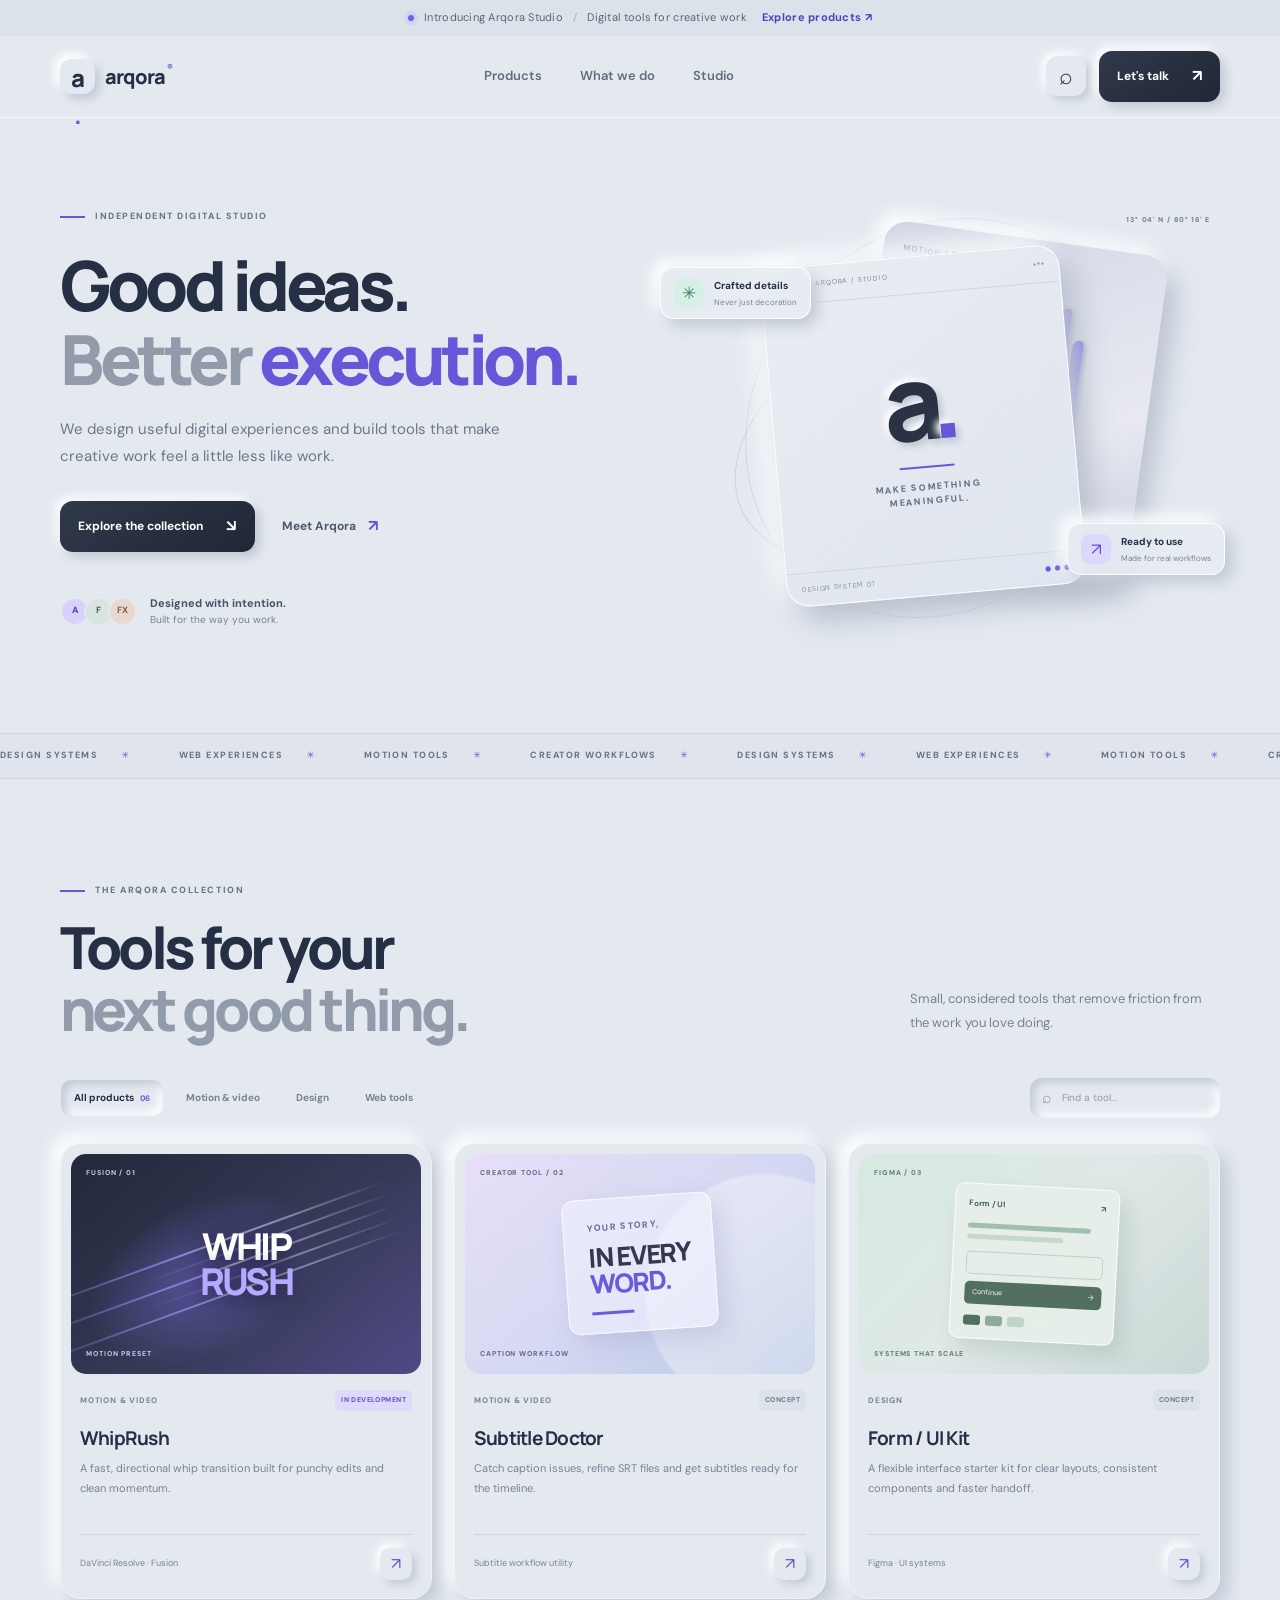
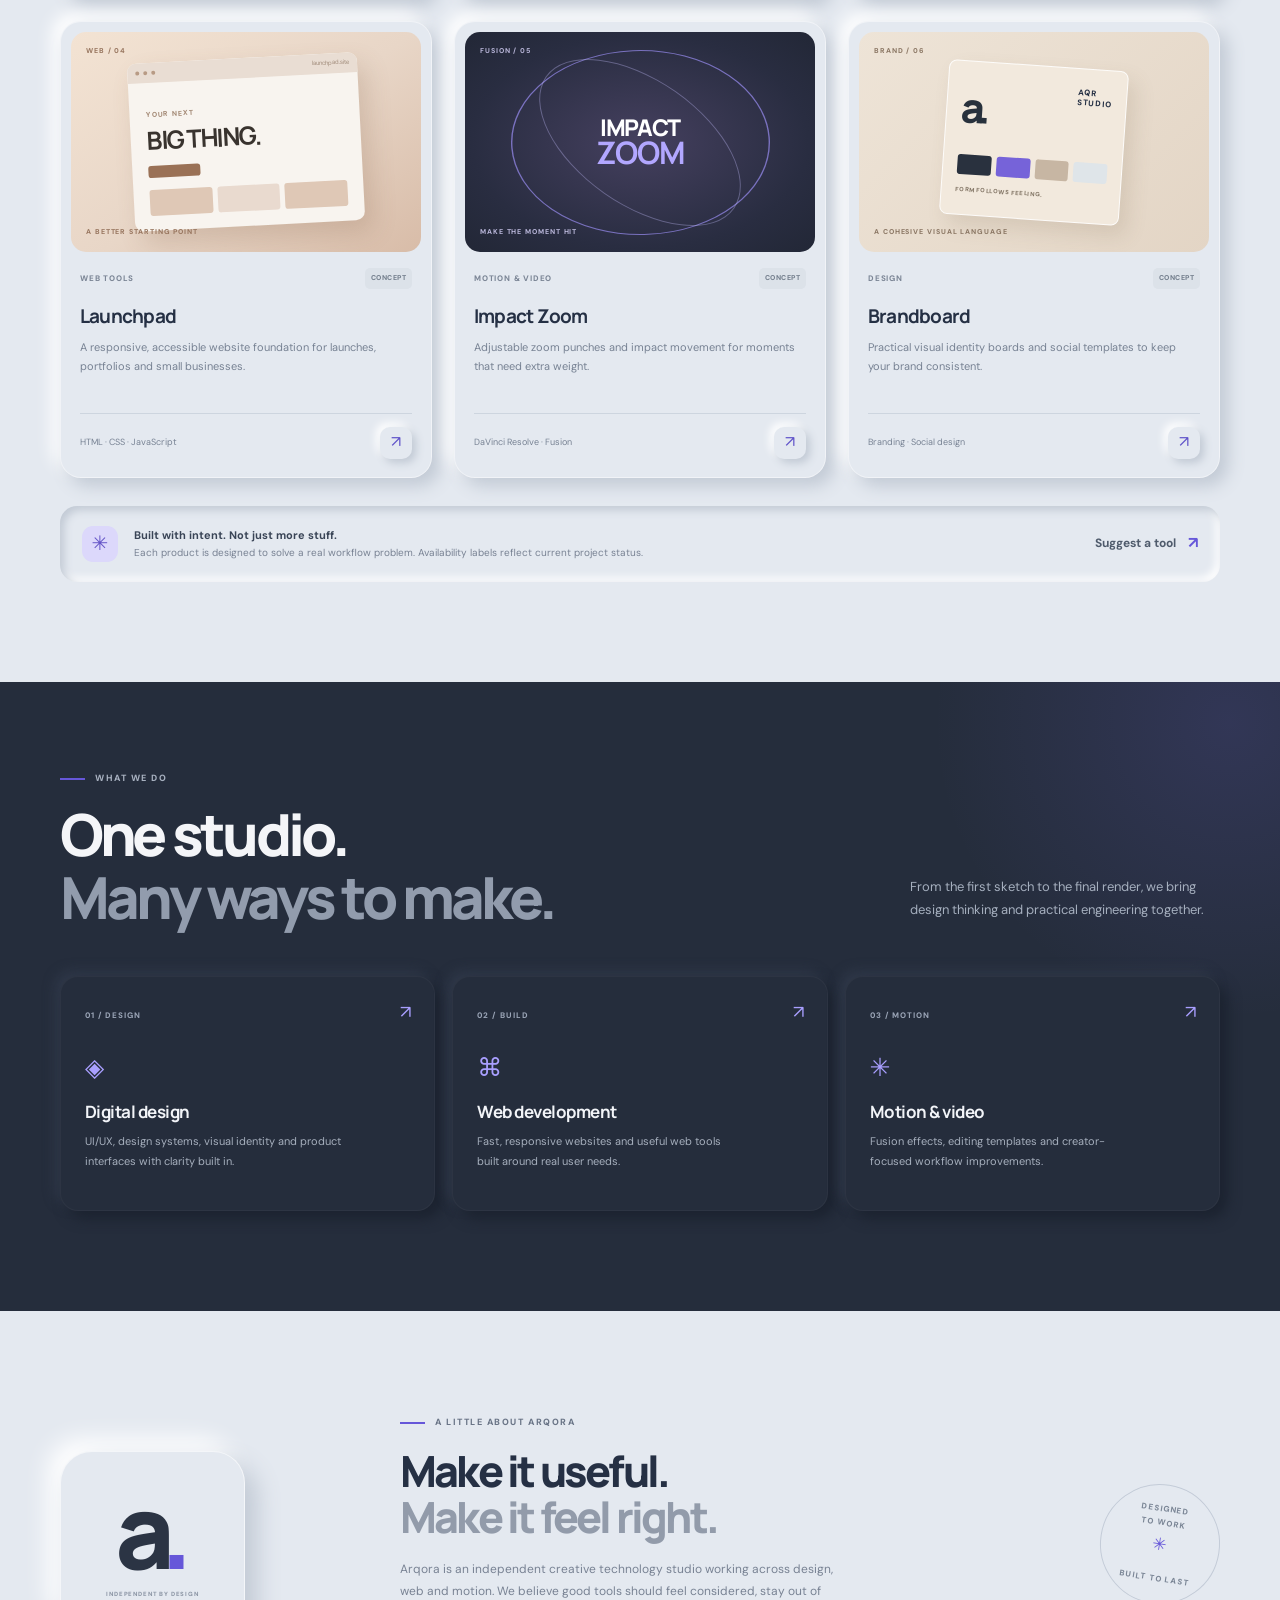
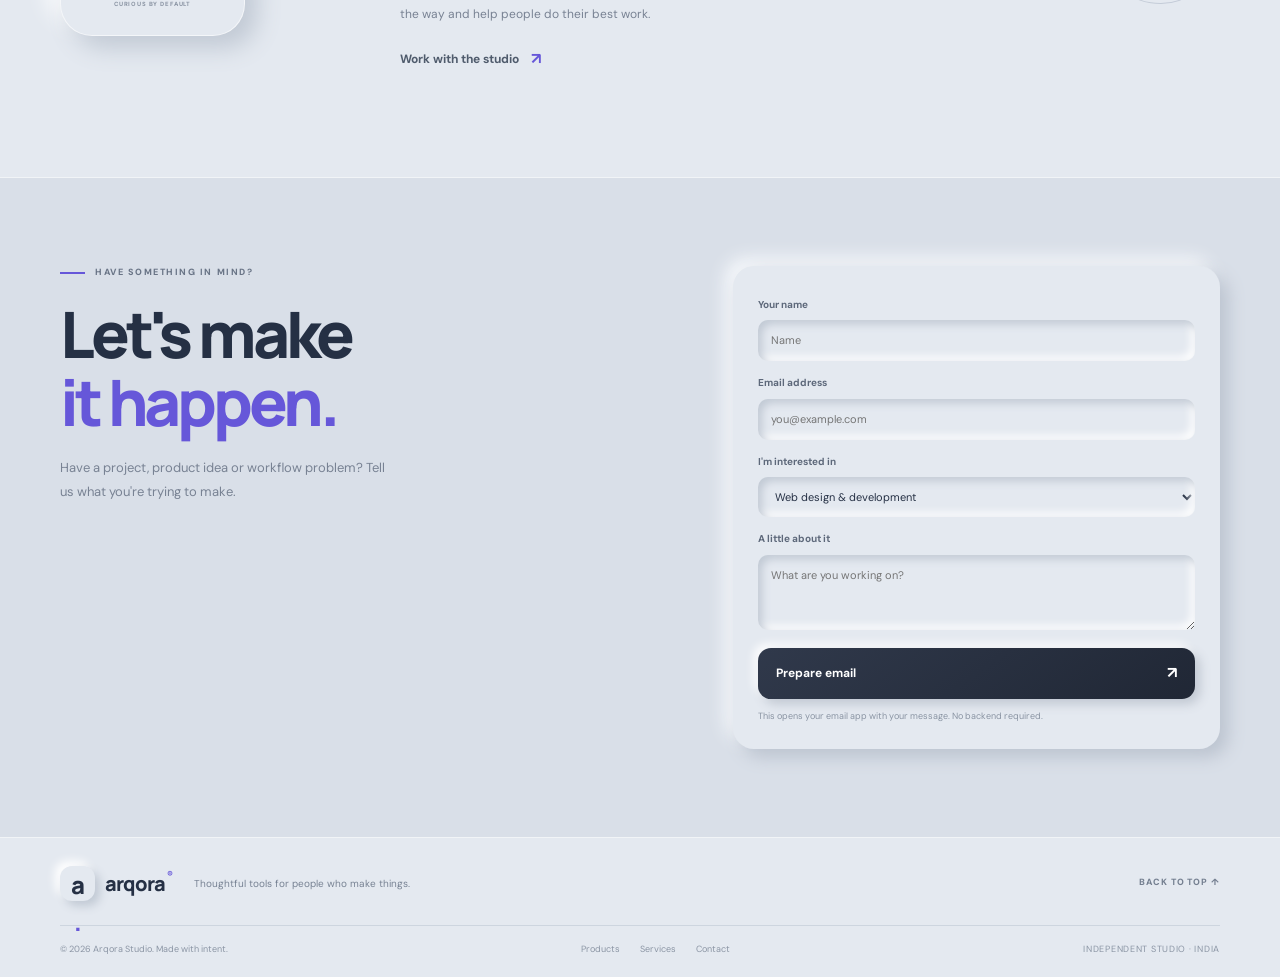
==== commit 95fc2da1: "Add Arqora smoke checks and polish mobile navigation" ====
--- a/arqora/index.html
+++ b/arqora/index.html
@@ -12,7 +12,7 @@
 <link href="https://fonts.googleapis.com/css2?family=DM+Sans:wght@400;500;600;700&family=Manrope:wght@400;500;600;700;800&display=swap" rel="stylesheet">
 <link rel="stylesheet" href="css/style.css">
 </head>
-<body>
+<body id="top">
 <div class="announcement"><span class="announcement-dot"></span> Introducing Arqora Studio <span class="announcement-sep">/</span> Digital tools for creative work <a href="#products">Explore products <span aria-hidden="true">↗</span></a></div>
 <header class="site-header">
   <a class="brand" href="#" aria-label="Arqora home"><span class="brand-mark">a<span>.</span></span><span class="brand-name">arqora<span>®</span></span></a>
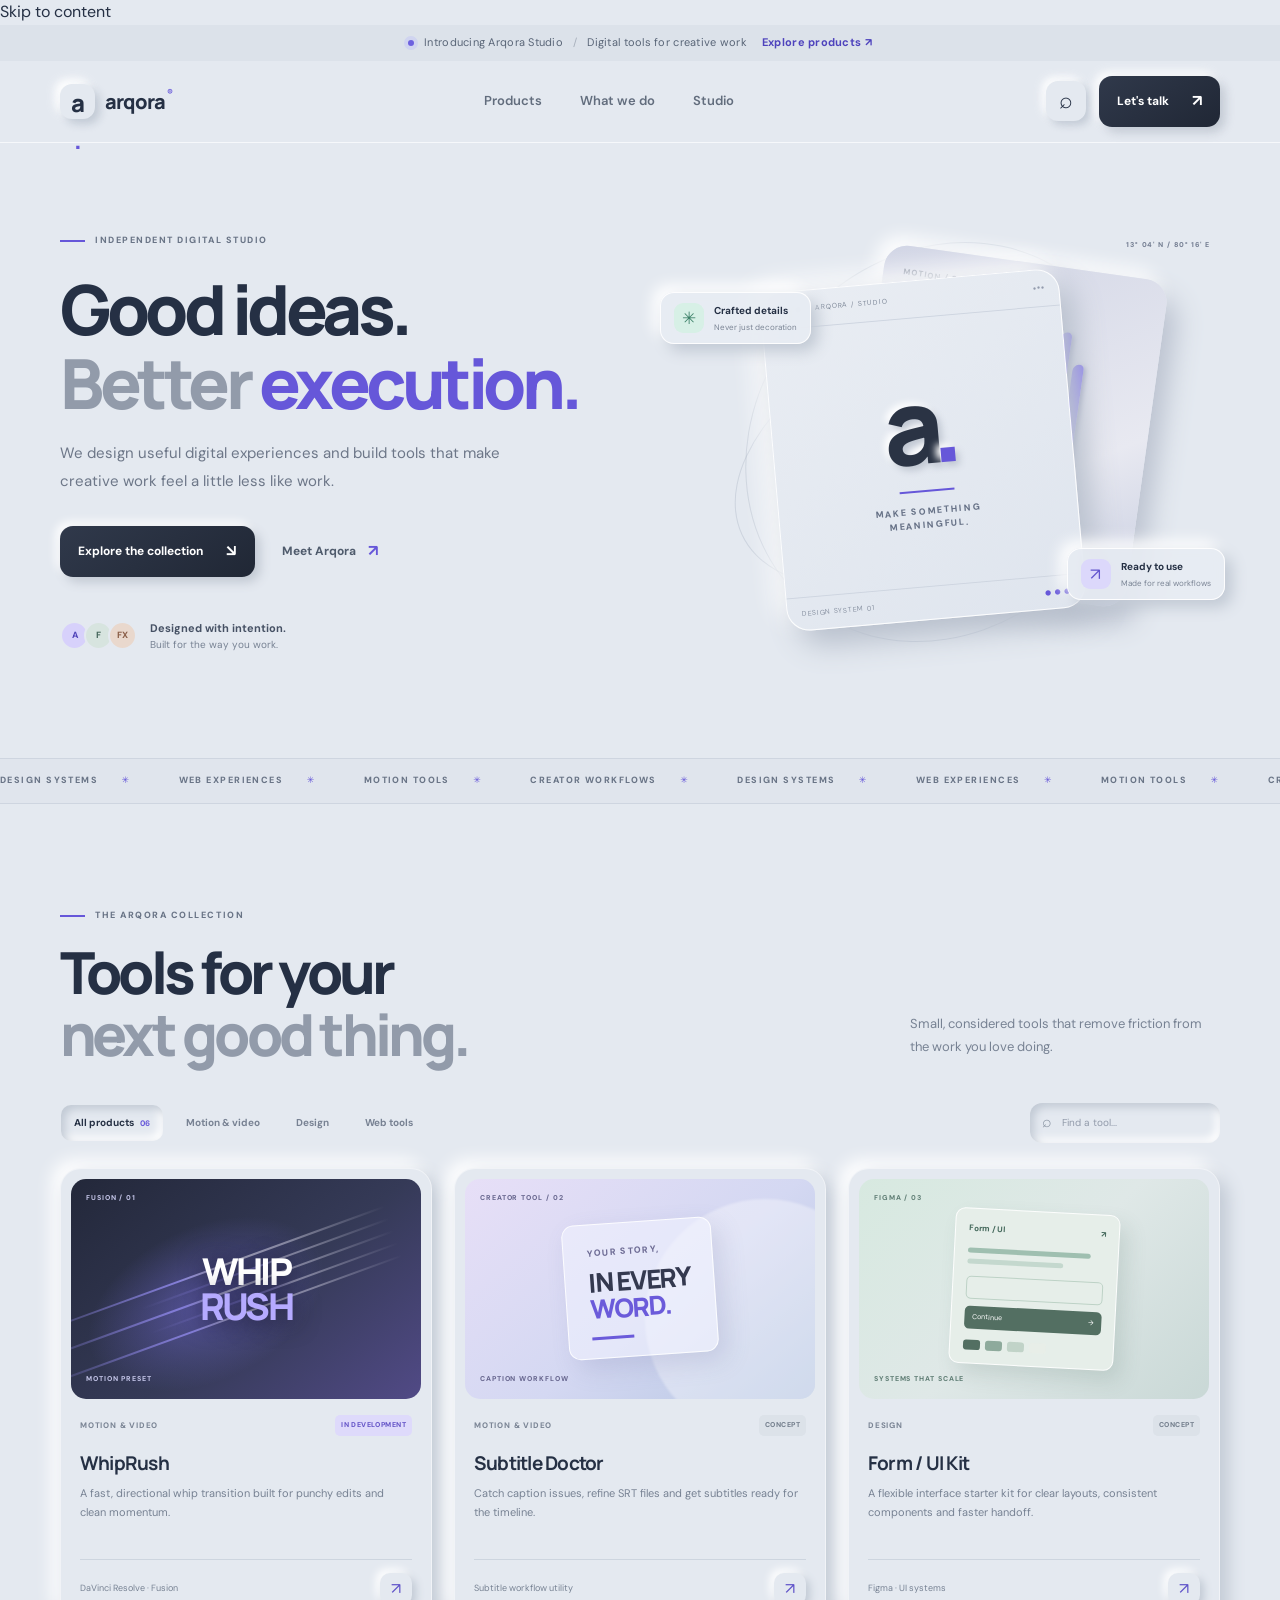
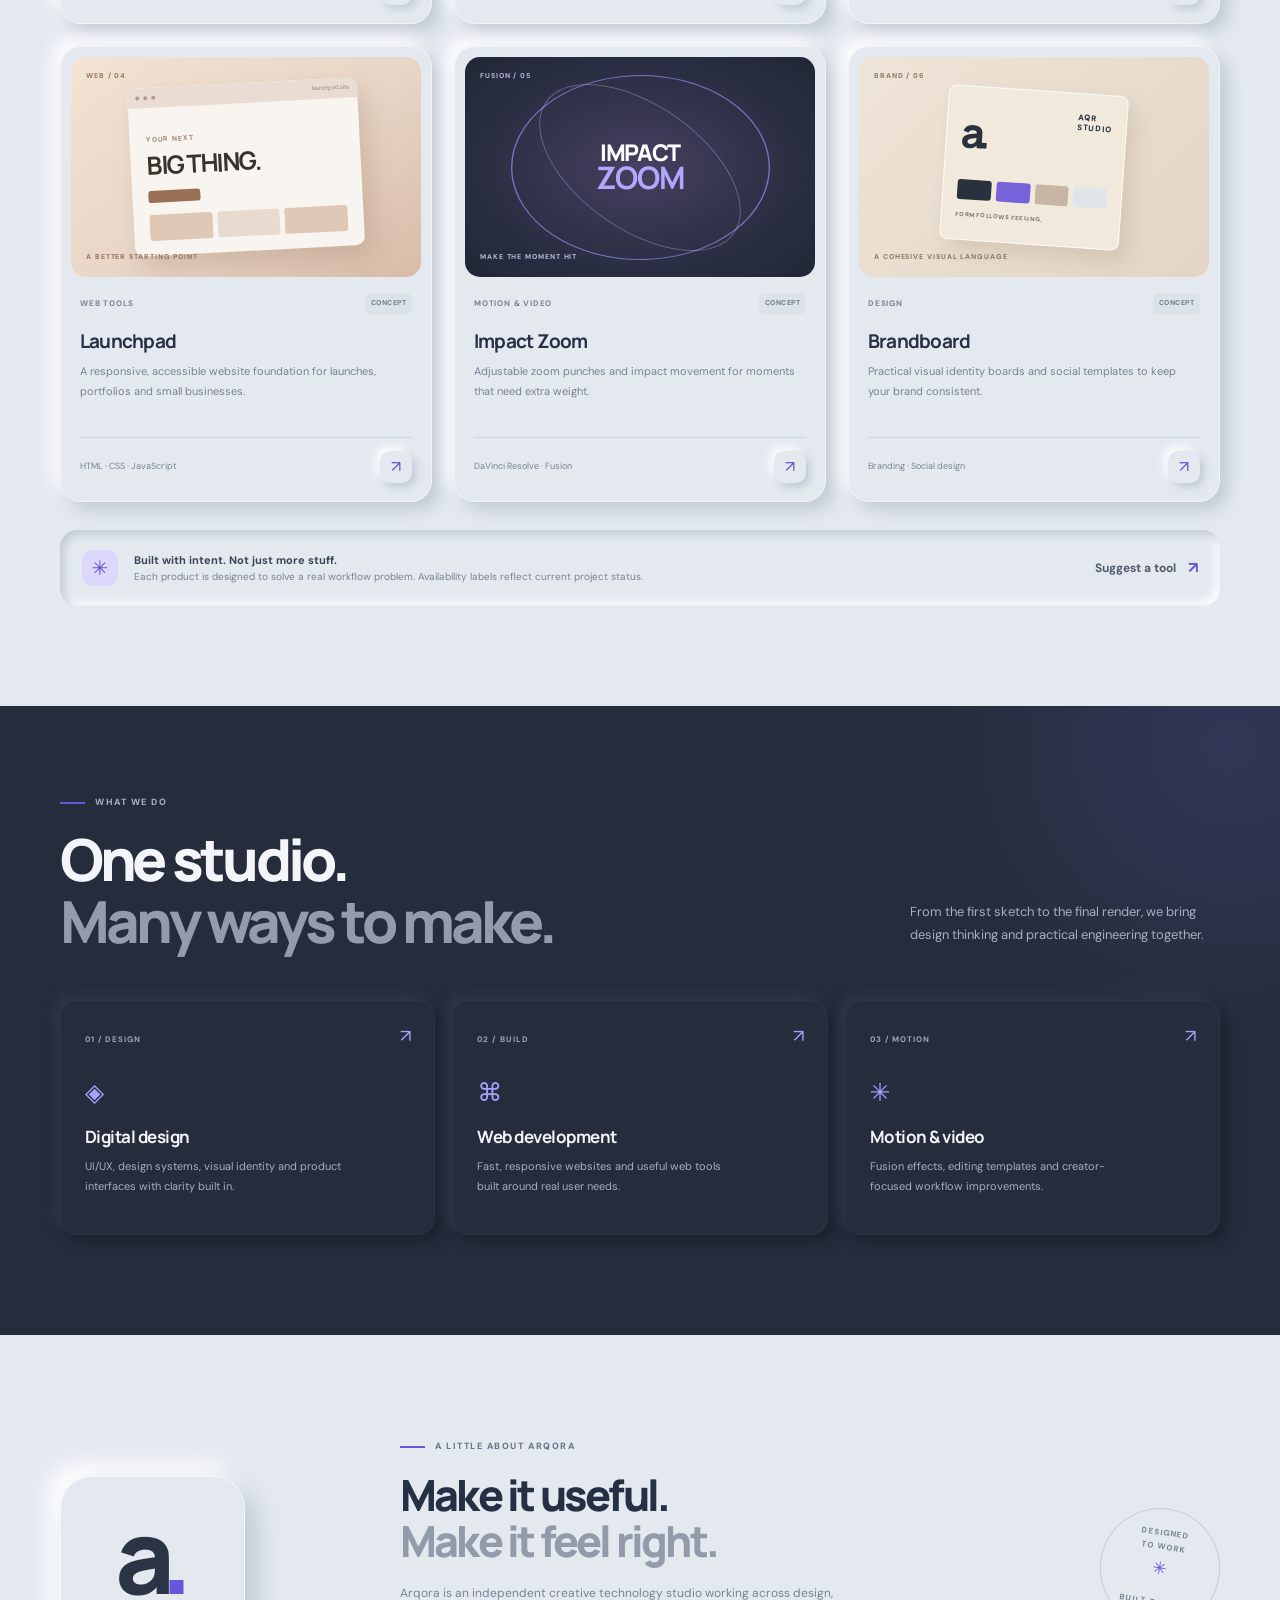
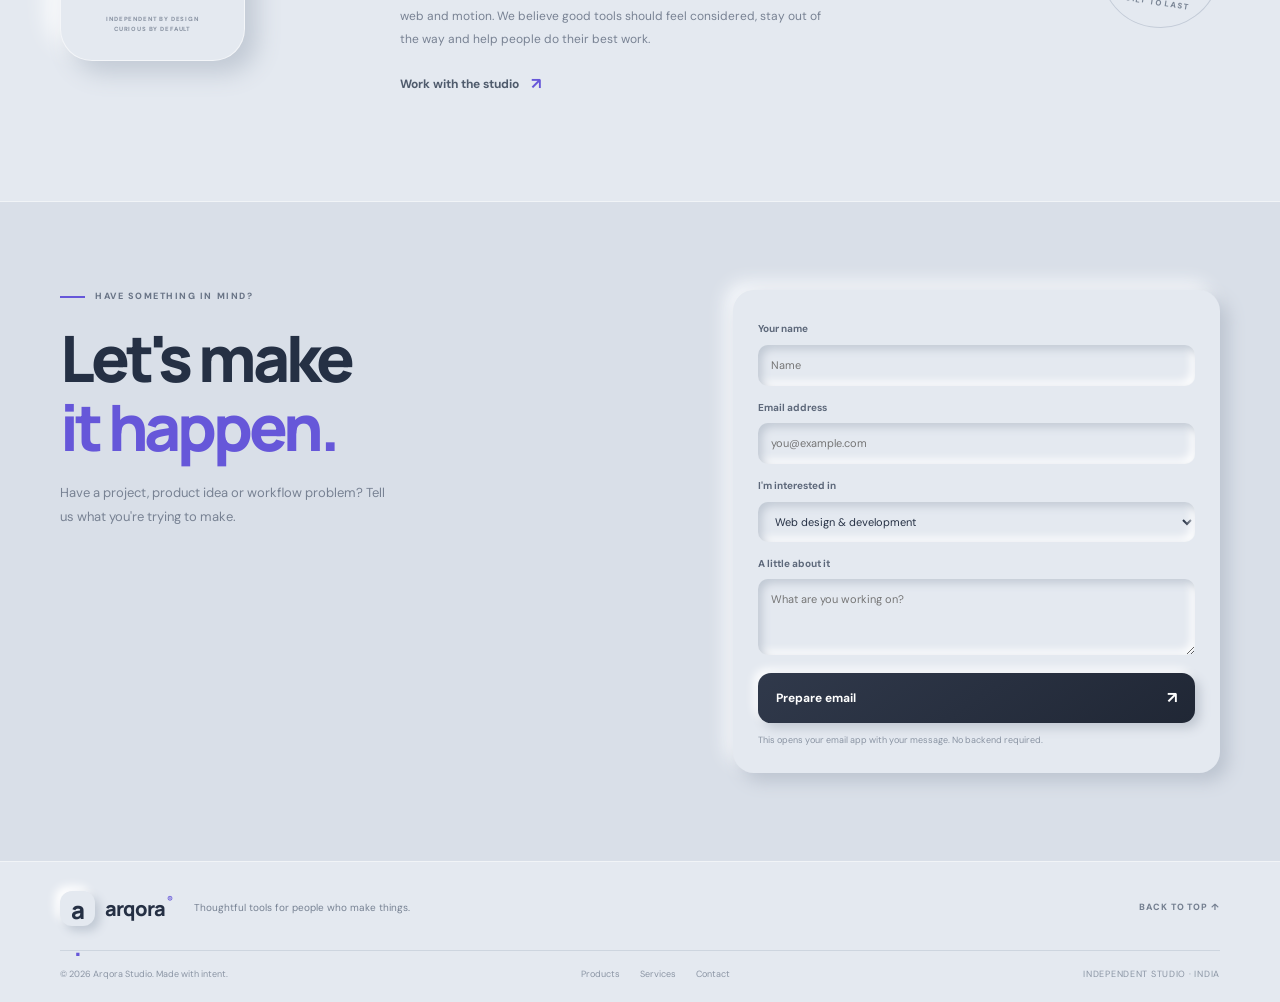
==== commit ff2befd9: "Improve navigation and dialog accessibility" ====
--- a/arqora/index.html
+++ b/arqora/index.html
@@ -13,13 +13,14 @@
 <link rel="stylesheet" href="css/style.css">
 </head>
 <body id="top">
+<a class="skip-link" href="#main-content">Skip to content</a>
 <div class="announcement"><span class="announcement-dot"></span> Introducing Arqora Studio <span class="announcement-sep">/</span> Digital tools for creative work <a href="#products">Explore products <span aria-hidden="true">↗</span></a></div>
 <header class="site-header">
   <a class="brand" href="#" aria-label="Arqora home"><span class="brand-mark">a<span>.</span></span><span class="brand-name">arqora<span>®</span></span></a>
-  <nav class="desktop-nav" aria-label="Main navigation"><a href="#products">Products</a><a href="#services">What we do</a><a href="#studio">Studio</a></nav>
-  <div class="header-actions"><button class="icon-btn search-toggle" aria-label="Search products" id="searchToggle">⌕</button><a class="button button-dark header-cta" href="#contact">Let's talk <span>↗</span></a><button class="menu-toggle icon-btn" id="menuToggle" aria-label="Open menu">☰</button></div>
+  <nav class="desktop-nav" id="primaryNav" aria-label="Main navigation"><a href="#products">Products</a><a href="#services">What we do</a><a href="#studio">Studio</a></nav>
+  <div class="header-actions"><button class="icon-btn search-toggle" aria-label="Search products" id="searchToggle">⌕</button><a class="button button-dark header-cta" href="#contact">Let's talk <span>↗</span></a><button class="menu-toggle icon-btn" id="menuToggle" aria-label="Toggle navigation" aria-controls="primaryNav" aria-expanded="false">☰</button></div>
 </header>
-<main>
+<main id="main-content" tabindex="-1">
 <section class="hero wrap">
   <div class="hero-copy">
     <div class="eyebrow"><span class="eyebrow-line"></span> INDEPENDENT DIGITAL STUDIO</div>
@@ -57,6 +58,6 @@
 <section class="contact-section" id="contact"><div class="wrap contact-inner"><div><div class="eyebrow"><span class="eyebrow-line"></span> HAVE SOMETHING IN MIND?</div><h2>Let's make<br><span>it happen.</span></h2><p>Have a project, product idea or workflow problem? Tell us what you're trying to make.</p></div><form class="contact-form" id="contactForm"><label for="contactName">Your name</label><input id="contactName" name="name" required placeholder="Name"><label for="contactEmail">Email address</label><input id="contactEmail" name="email" type="email" required placeholder="you@example.com"><label for="contactType">I'm interested in</label><select id="contactType" name="interest"><option>Web design & development</option><option>Figma / UI design</option><option>DaVinci Resolve effects</option><option>Digital products</option><option>Something else</option></select><label for="contactMessage">A little about it</label><textarea id="contactMessage" name="message" rows="3" placeholder="What are you working on?"></textarea><button class="button button-dark form-submit" type="submit">Prepare email <span>↗</span></button><p class="form-note" id="formNote">This opens your email app with your message. No backend required.</p></form></div></section>
 </main>
 <footer class="site-footer"><div class="wrap footer-top"><a class="brand" href="#"><span class="brand-mark">a<span>.</span></span><span class="brand-name">arqora<span>®</span></span></a><p>Thoughtful tools for people who make things.</p><a href="#top" class="back-top">BACK TO TOP ↑</a></div><div class="wrap footer-bottom"><span>© <span id="year"></span> Arqora Studio. Made with intent.</span><div><a href="#products">Products</a><a href="#services">Services</a><a href="#contact">Contact</a></div><span class="footer-location">INDEPENDENT STUDIO · INDIA</span></div></footer>
-<div class="search-overlay" id="searchOverlay" hidden><div class="search-panel"><button id="closeSearch" class="icon-btn close-search" aria-label="Close search">×</button><label for="overlaySearch">Find something good</label><input id="overlaySearch" type="search" placeholder="Try “Fusion”, “Figma” or “web”"><p>Search the collection to find your next tool.</p><div id="searchResults"></div></div></div>
+<div class="search-overlay" id="searchOverlay" role="dialog" aria-modal="true" aria-labelledby="overlaySearchTitle" hidden><div class="search-panel"><button id="closeSearch" class="icon-btn close-search" aria-label="Close search">×</button><label id="overlaySearchTitle" for="overlaySearch">Find something good</label><input id="overlaySearch" type="search" placeholder="Try “Fusion”, “Figma” or “web”"><p>Search the collection to find your next tool.</p><div id="searchResults"></div></div></div>
 <script src="js/main.js"></script>
 </body></html>
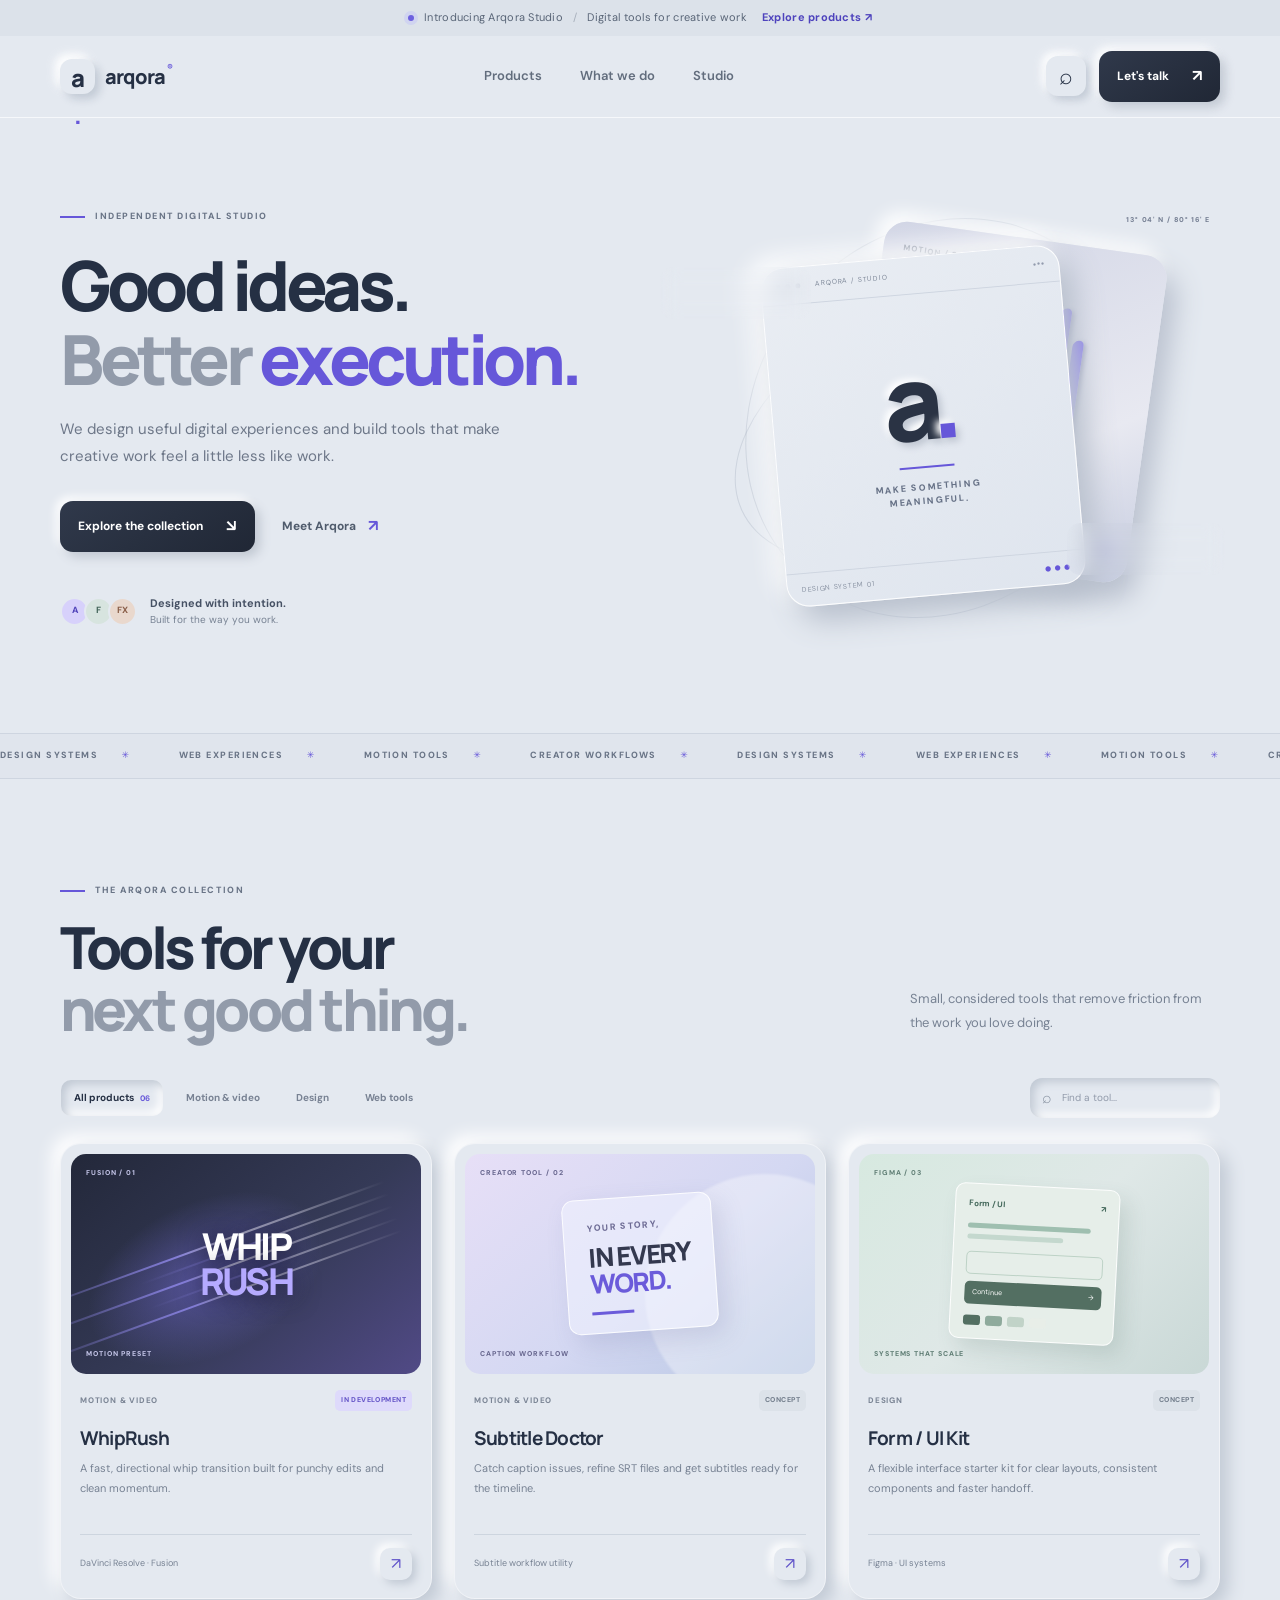
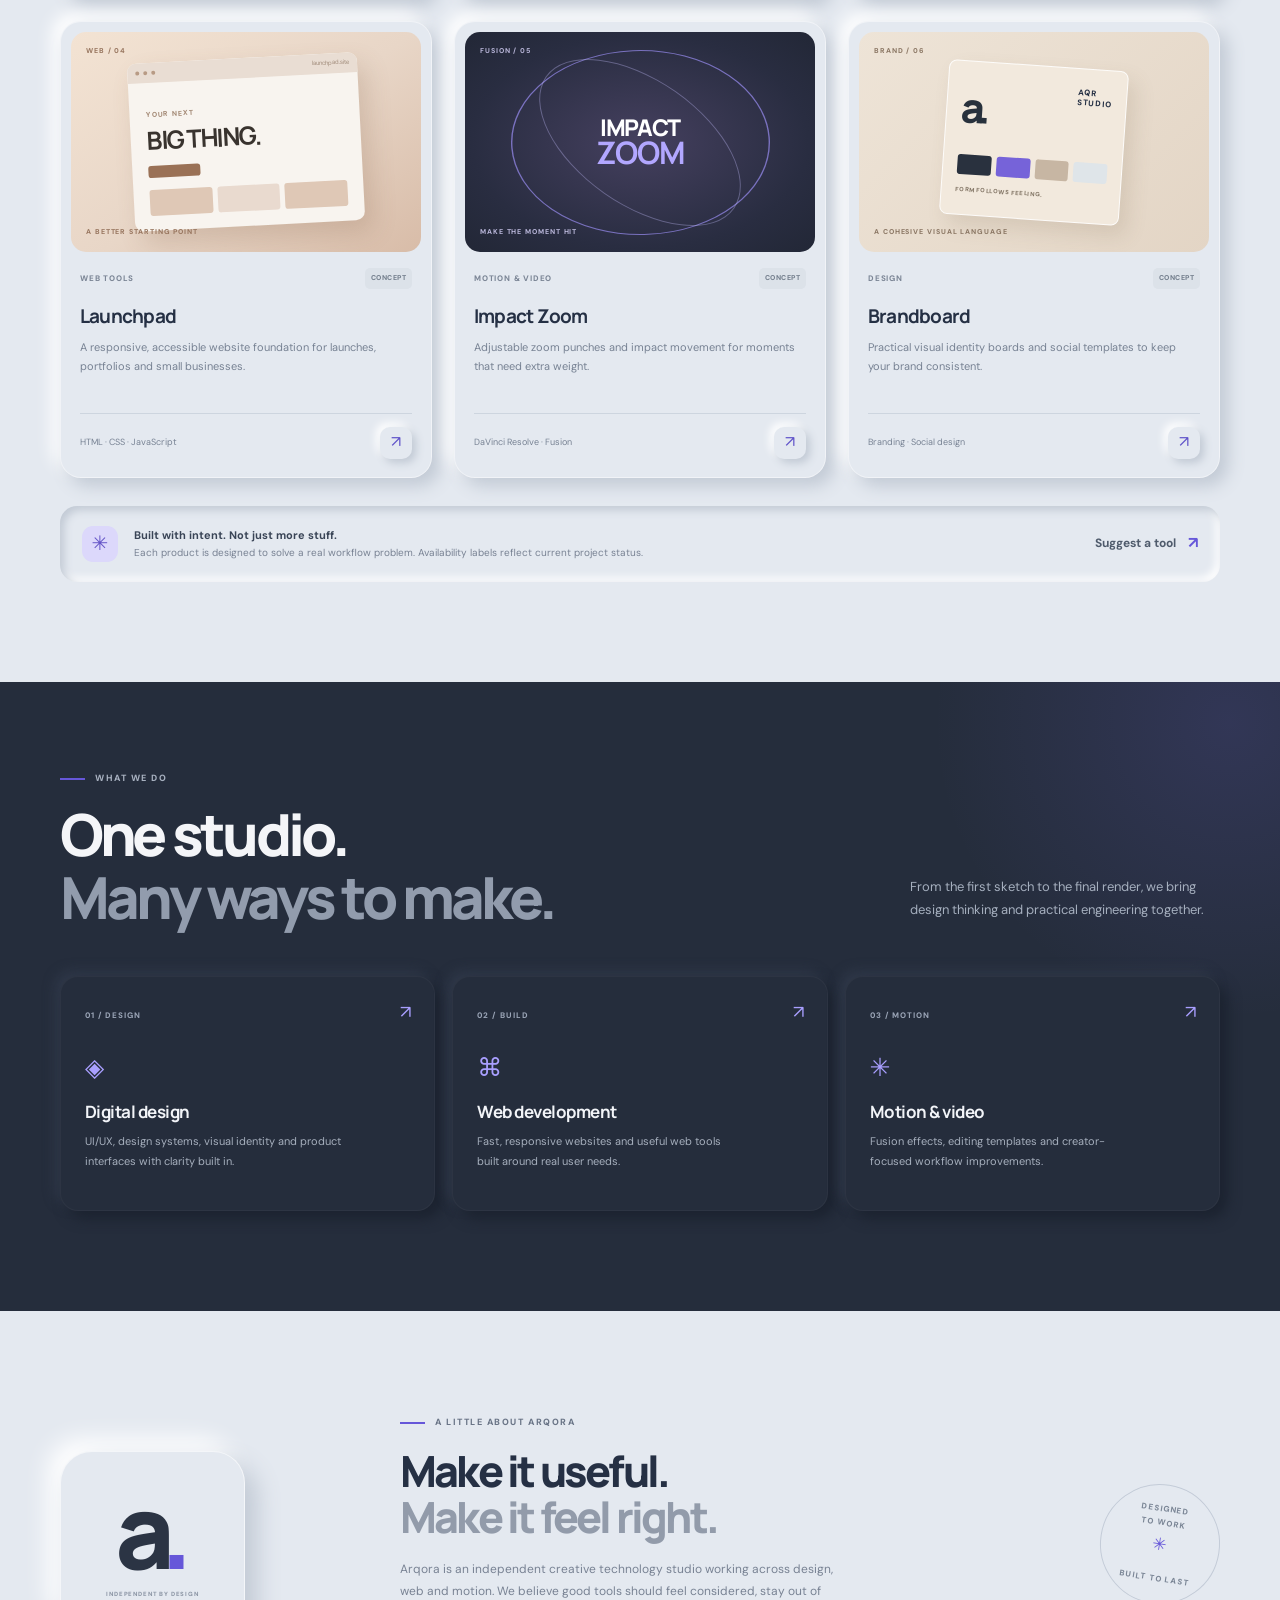
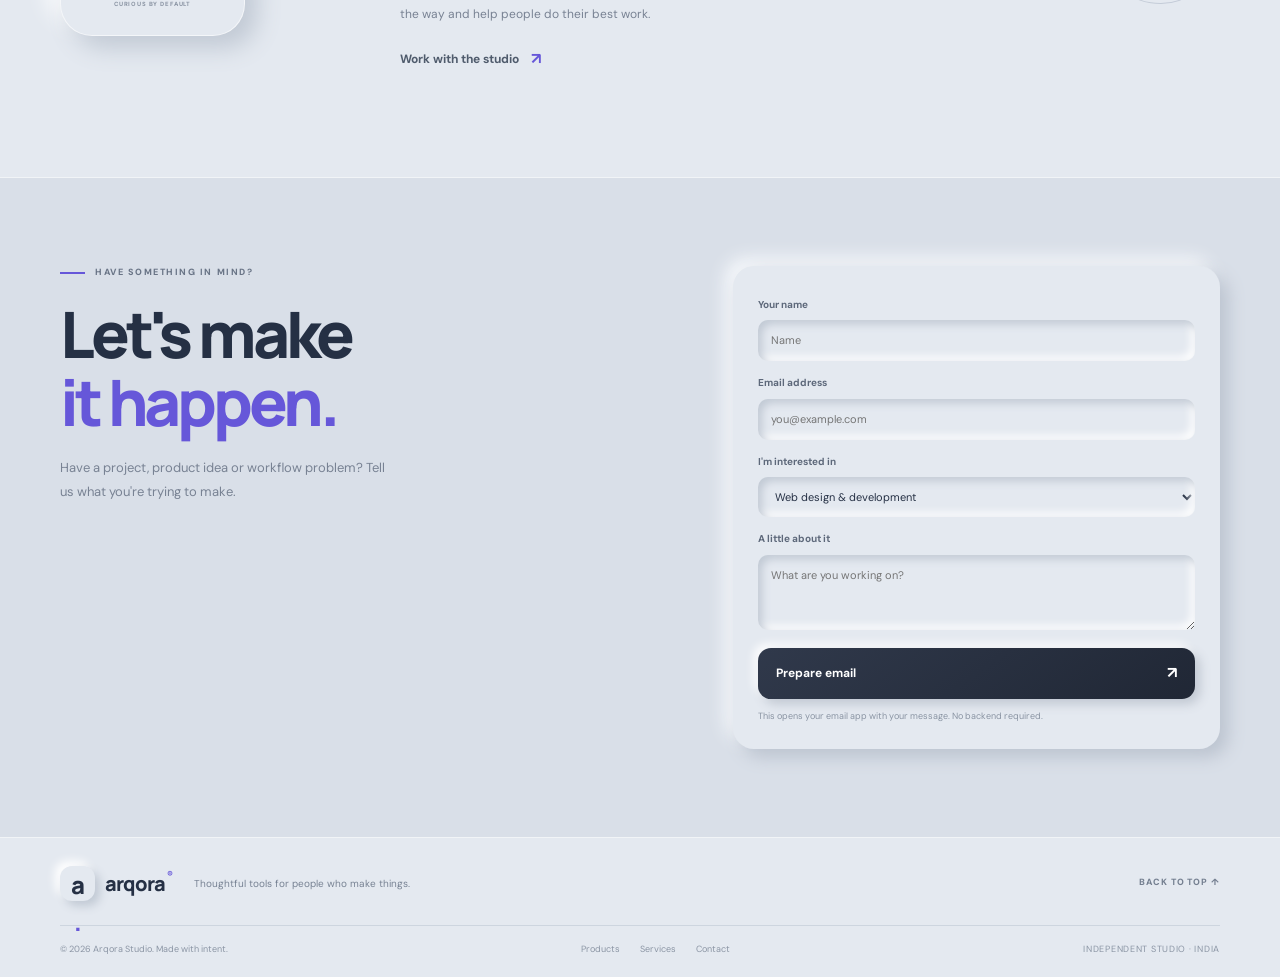
==== commit a42f3960: "Announce search results to assistive technology" ====
--- a/arqora/index.html
+++ b/arqora/index.html
@@ -58,6 +58,6 @@
 <section class="contact-section" id="contact"><div class="wrap contact-inner"><div><div class="eyebrow"><span class="eyebrow-line"></span> HAVE SOMETHING IN MIND?</div><h2>Let's make<br><span>it happen.</span></h2><p>Have a project, product idea or workflow problem? Tell us what you're trying to make.</p></div><form class="contact-form" id="contactForm"><label for="contactName">Your name</label><input id="contactName" name="name" required placeholder="Name"><label for="contactEmail">Email address</label><input id="contactEmail" name="email" type="email" required placeholder="you@example.com"><label for="contactType">I'm interested in</label><select id="contactType" name="interest"><option>Web design & development</option><option>Figma / UI design</option><option>DaVinci Resolve effects</option><option>Digital products</option><option>Something else</option></select><label for="contactMessage">A little about it</label><textarea id="contactMessage" name="message" rows="3" placeholder="What are you working on?"></textarea><button class="button button-dark form-submit" type="submit">Prepare email <span>↗</span></button><p class="form-note" id="formNote">This opens your email app with your message. No backend required.</p></form></div></section>
 </main>
 <footer class="site-footer"><div class="wrap footer-top"><a class="brand" href="#"><span class="brand-mark">a<span>.</span></span><span class="brand-name">arqora<span>®</span></span></a><p>Thoughtful tools for people who make things.</p><a href="#top" class="back-top">BACK TO TOP ↑</a></div><div class="wrap footer-bottom"><span>© <span id="year"></span> Arqora Studio. Made with intent.</span><div><a href="#products">Products</a><a href="#services">Services</a><a href="#contact">Contact</a></div><span class="footer-location">INDEPENDENT STUDIO · INDIA</span></div></footer>
-<div class="search-overlay" id="searchOverlay" role="dialog" aria-modal="true" aria-labelledby="overlaySearchTitle" hidden><div class="search-panel"><button id="closeSearch" class="icon-btn close-search" aria-label="Close search">×</button><label id="overlaySearchTitle" for="overlaySearch">Find something good</label><input id="overlaySearch" type="search" placeholder="Try “Fusion”, “Figma” or “web”"><p>Search the collection to find your next tool.</p><div id="searchResults"></div></div></div>
+<div class="search-overlay" id="searchOverlay" role="dialog" aria-modal="true" aria-labelledby="overlaySearchTitle" hidden><div class="search-panel"><button id="closeSearch" class="icon-btn close-search" aria-label="Close search">×</button><label id="overlaySearchTitle" for="overlaySearch">Find something good</label><input id="overlaySearch" type="search" placeholder="Try “Fusion”, “Figma” or “web”"><p>Search the collection to find your next tool.</p><div id="searchResults" aria-live="polite" aria-atomic="true"></div></div></div>
 <script src="js/main.js"></script>
 </body></html>
--- a/arqora/css/style.css
+++ b/arqora/css/style.css
@@ -1 +1,7 @@
-:root{--bg:#e4e9f0;--shadow-dark:#c1c9d4;--shadow-light:#fff;--ink:#253044;--muted:#6e7889;--accent:#6657d9;--accent-2:#8b7cf6;--line:rgba(137,150,170,.25);--dark:#202837;--radius:24px}*{box-sizing:border-box}html{scroll-behavior:smooth;scroll-padding-top:90px}body{margin:0;background:var(--bg);color:var(--ink);font-family:'DM Sans',system-ui,sans-serif;line-height:1.55}a{color:inherit;text-decoration:none}button,input,select,textarea{font:inherit}button,a{-webkit-tap-highlight-color:transparent}button{color:inherit}.wrap{width:min(1160px,calc(100% - 48px));margin-inline:auto}.announcement{min-height:36px;padding:7px 24px;display:flex;align-items:center;justify-content:center;gap:10px;background:#dce2ea;color:#596577;font-size:11px;letter-spacing:.025em}.announcement-dot{width:6px;height:6px;border-radius:50%;background:#6d61df;box-shadow:0 0 0 4px #d0d4f0}.announcement-sep{opacity:.4}.announcement a{font-weight:700;color:#4e43bd;margin-left:5px}.site-header{height:82px;padding:0 max(24px,calc((100% - 1160px)/2));display:flex;align-items:center;justify-content:space-between;gap:24px;position:sticky;top:0;z-index:20;background:rgba(228,233,240,.84);backdrop-filter:blur(18px);border-bottom:1px solid rgba(255,255,255,.65)}.brand{display:inline-flex;align-items:center;gap:10px;flex-shrink:0}.brand-mark{width:35px;height:35px;display:grid;place-items:center;background:var(--bg);border-radius:12px;box-shadow:5px 5px 10px var(--shadow-dark),-5px -5px 10px var(--shadow-light);font-family:Manrope,sans-serif;font-size:24px;font-weight:800;letter-spacing:-3px;padding-right:3px}.brand-mark span,.brand-name span{color:var(--accent)}.brand-name{font-family:Manrope,sans-serif;font-weight:800;font-size:20px;letter-spacing:-1px}.brand-name span{font-size:9px;vertical-align:top;margin-left:2px}.desktop-nav{display:flex;align-items:center;gap:38px;margin-left:auto;margin-right:auto}.desktop-nav a{font-size:13px;font-weight:600;color:#626d7d;transition:color .2s}.desktop-nav a:hover{color:var(--accent)}.header-actions{display:flex;align-items:center;gap:13px}.button{display:inline-flex;align-items:center;justify-content:center;gap:23px;border:0;border-radius:13px;padding:13px 18px;font-size:12px;font-weight:700;cursor:pointer;transition:transform .2s,box-shadow .2s}.button:hover{transform:translateY(-2px)}.button span{font-size:16px}.button-dark{background:linear-gradient(145deg,#30394b,#202735);color:#fff;box-shadow:5px 5px 11px #c0c7d1,-4px -4px 10px #fff}.button-dark:hover{box-shadow:7px 7px 15px #b8c0cc,-5px -5px 12px #fff}.button-soft{background:var(--bg);box-shadow:5px 5px 10px var(--shadow-dark),-5px -5px 10px var(--shadow-light)}.icon-btn{border:0;background:var(--bg);border-radius:12px;width:40px;height:40px;display:grid;place-items:center;box-shadow:4px 4px 8px var(--shadow-dark),-4px -4px 8px var(--shadow-light);cursor:pointer;font-size:23px}.menu-toggle{display:none}.hero{min-height:615px;display:grid;grid-template-columns:1fr 1fr;align-items:center;gap:44px;padding-top:50px;padding-bottom:66px}.hero-copy{padding:12px 0 10px}.eyebrow{display:flex;align-items:center;gap:10px;color:#697486;font-size:9px;font-weight:800;letter-spacing:.17em}.eyebrow-line{width:25px;height:2px;background:var(--accent);display:inline-block}.hero h1,.section-heading h2,.studio-copy h2,.contact-inner h2{font-family:Manrope,sans-serif;font-size:clamp(45px,5.4vw,72px);line-height:1.07;letter-spacing:-.065em;font-weight:800;margin:24px 0 20px}.headline-muted{color:#929baa}.headline-accent{color:var(--accent)}.hero-description{font-size:15px;line-height:1.85;color:#6d7788;max-width:440px}.hero-actions{display:flex;align-items:center;gap:27px;margin-top:30px}.text-link{font-size:12px;font-weight:700;color:#4f5b6c;display:inline-flex;gap:12px;align-items:center}.text-link span{font-size:16px;color:var(--accent)}.hero-proof{display:flex;align-items:center;gap:13px;margin-top:43px}.avatar-stack{display:flex;padding-left:5px}.avatar-stack span{width:29px;height:29px;border-radius:50%;border:2px solid var(--bg);margin-left:-5px;display:grid;place-items:center;background:#d7d1fb;color:#5144ba;font-size:9px;font-weight:800}.avatar-stack span:nth-child(2){background:#d7e4df;color:#45665b}.avatar-stack span:nth-child(3){background:#e9d8cd;color:#8a5e48}.hero-proof p{font-size:10px;line-height:1.55;color:#778293;margin:0}.hero-proof strong{font-size:11px;color:#465164}.hero-art{height:465px;position:relative;display:grid;place-items:center;isolation:isolate}.hero-art:before{content:"";position:absolute;width:360px;height:360px;border-radius:50%;background:radial-gradient(circle,rgba(128,115,238,.19),rgba(128,115,238,0) 70%);z-index:-2}.art-orbit{position:absolute;border:1px solid rgba(125,135,161,.22);border-radius:50%;transform:rotate(-25deg)}.orbit-one{width:440px;height:250px}.orbit-two{width:370px;height:420px;transform:rotate(40deg)}.art-card{position:absolute;width:300px;height:340px;border-radius:23px;overflow:hidden}.art-card-back{width:285px;height:330px;transform:translate(64px,-16px) rotate(8deg);background:linear-gradient(150deg,#d1d5e5,#e8e9f1 65%,#c7cde0);box-shadow:12px 16px 28px #b9c0ce,-8px -8px 18px #fff;padding:20px;display:flex;flex-direction:column;justify-content:space-between}.mini-label,.art-card-foot,.art-coordinate,.visual-tag,.visual-foot{font-size:8px;font-weight:800;letter-spacing:.13em;color:#737d91}.art-wave{height:170px;display:flex;align-items:center;justify-content:center;gap:5px;transform:skewY(-13deg)}.art-wave i{width:11px;border-radius:10px;background:linear-gradient(180deg,#8b7df2,#b8b3f8);height:42%;box-shadow:2px 2px 5px #a4a8c2}.art-wave i:nth-child(2n){height:80%}.art-wave i:nth-child(3n){height:60%}.art-wave i:nth-child(4n){height:100%}.art-card-foot{display:flex;justify-content:space-between}.art-card-foot b{font-size:14px;color:var(--accent)}.art-card-front{background:linear-gradient(145deg,#e9edf3,#dfe5ee);border:1px solid rgba(255,255,255,.9);box-shadow:12px 15px 30px #b6becb,-10px -10px 24px #fff;transform:translate(-18px,8px) rotate(-5deg);display:flex;flex-direction:column}.art-top{height:37px;border-bottom:1px solid #cfd6e1;display:flex;align-items:center;padding:0 14px;gap:5px}.app-dot{width:5px;height:5px;border-radius:50%;background:#a9b1c0}.art-window-label{font-size:7px;letter-spacing:.12em;margin-left:10px;color:#818b9b}.art-window-menu{margin-left:auto;font-size:10px;color:#929bad}.art-center{flex:1;display:flex;flex-direction:column;align-items:center;justify-content:center;gap:13px;text-align:center;font-size:9px;letter-spacing:.19em;font-weight:800;color:#667186}.arqora-symbol{font-family:Manrope,sans-serif;font-size:105px;line-height:1;letter-spacing:-15px;padding-right:12px;font-weight:800;color:#2a3344;text-shadow:4px 4px 7px #c0c7d2,-4px -4px 7px #fff}.arqora-symbol span{color:var(--accent)}.art-center-line{width:55px;height:2px;background:var(--accent)}.art-bottom{height:33px;border-top:1px solid #cfd6e1;padding:0 14px;display:flex;align-items:center;justify-content:space-between;font-size:7px;letter-spacing:.1em;color:#8a93a3}.art-bottom span:last-child{color:var(--accent)}.floating-chip{position:absolute;z-index:3;display:flex;align-items:center;gap:10px;background:rgba(231,236,243,.88);border:1px solid rgba(255,255,255,.9);border-radius:14px;padding:10px 13px;box-shadow:7px 7px 15px #c0c8d3,-7px -7px 15px #fff;backdrop-filter:blur(10px)}.chip-one{top:82px;left:-2px}.chip-two{bottom:75px;right:-5px}.chip-icon{width:30px;height:30px;display:grid;place-items:center;background:#d7f0e6;color:#3c8068;border-radius:9px;font-size:17px}.chip-icon.purple{background:#dcd8fb;color:#6355ce}.floating-chip b,.floating-chip small{display:block}.floating-chip b{font-size:10px}.floating-chip small{font-size:8px;color:#7a8494;margin-top:2px}.art-coordinate{position:absolute;right:10px;top:30px;font-size:7px}.ticker{overflow:hidden;border-block:1px solid rgba(137,150,170,.2);padding:15px 0;background:rgba(218,224,233,.45)}.ticker-track{display:flex;align-items:center;justify-content:space-around;gap:48px;width:max-content;min-width:100%;animation:ticker 34s linear infinite}.ticker-track span{font-size:9px;font-weight:800;letter-spacing:.16em;color:#697486;white-space:nowrap}.ticker-track b{color:var(--accent);margin-left:20px}@keyframes ticker{to{transform:translateX(-25%)}}.section{padding-top:105px;padding-bottom:100px}.section-heading{display:flex;align-items:end;justify-content:space-between;gap:40px;margin-bottom:38px}.section-heading h2,.studio-copy h2{font-size:clamp(40px,4.6vw,58px);margin:18px 0 0}.section-heading>p{max-width:310px;font-size:13px;line-height:1.8;color:#778293;margin:0 0 6px}.product-toolbar{display:flex;justify-content:space-between;align-items:center;gap:20px;margin-bottom:25px}.filter-list{display:flex;gap:8px;flex-wrap:wrap}.filter-pill{border:1px solid transparent;background:transparent;border-radius:11px;padding:10px 13px;font-size:10px;font-weight:700;color:#788293;cursor:pointer;transition:all .2s}.filter-pill:hover{color:var(--ink)}.filter-pill.active{background:var(--bg);color:var(--ink);box-shadow:inset 4px 4px 8px var(--shadow-dark),inset -4px -4px 8px var(--shadow-light)}.filter-pill span{font-size:8px;margin-left:4px;color:var(--accent)}.product-search{height:40px;width:190px;flex-shrink:0;display:flex;align-items:center;gap:8px;padding:0 12px;border-radius:12px;background:var(--bg);box-shadow:inset 4px 4px 8px var(--shadow-dark),inset -4px -4px 8px var(--shadow-light);color:#8a94a3}.product-search input{border:0;outline:0;background:transparent;width:100%;min-width:0;font-size:10px;color:var(--ink)}.product-search input::placeholder{color:#919aaa}.product-grid{display:grid;grid-template-columns:repeat(3,minmax(0,1fr));gap:22px}.product-card{min-width:0;border-radius:21px;padding:10px;background:var(--bg);box-shadow:8px 8px 17px var(--shadow-dark),-8px -8px 17px var(--shadow-light);border:1px solid rgba(255,255,255,.45);transition:transform .25s,box-shadow .25s}.product-card:hover{transform:translateY(-5px);box-shadow:12px 14px 24px #b8c1ce,-9px -9px 20px #fff}.product-visual{height:220px;border-radius:15px;position:relative;overflow:hidden;display:flex;align-items:center;justify-content:center}.visual-tag{position:absolute;left:15px;top:14px;font-size:7px;z-index:2}.visual-foot{position:absolute;bottom:14px;left:15px;font-size:7px;z-index:2}.visual-whip{background:linear-gradient(140deg,#23283a,#353a57 55%,#514a86);color:#fff}.visual-whip:before{content:"";position:absolute;width:260px;height:160px;left:5px;top:45px;background:radial-gradient(ellipse,rgba(130,119,245,.45),transparent 68%);transform:rotate(-25deg)}.visual-whip .visual-tag,.visual-whip .visual-foot{color:#c4c5e8}.whip-lines{position:absolute;inset:0;display:flex;flex-direction:column;justify-content:center;gap:11px;transform:rotate(-20deg) translateY(-4px)}.whip-lines i{height:2px;background:linear-gradient(90deg,transparent,#9e95ff 45%,#f3f1ff 58%,transparent);width:115%;margin-left:-20%;opacity:.7}.whip-lines i:nth-child(2n){width:75%;margin-left:20%;opacity:.45}.visual-title{z-index:1;font-family:Manrope,sans-serif;font-size:37px;line-height:.95;letter-spacing:-.07em;font-weight:800;text-align:center;text-shadow:0 3px 25px #17172b}.visual-title span{display:block;color:#b5aaff}.visual-subtitle{background:linear-gradient(140deg,#e7dff7,#d4d8f2 55%,#b6c6e2)}.visual-subtitle:before{content:"";position:absolute;width:240px;height:240px;border-radius:50%;background:rgba(255,255,255,.35);filter:blur(1px);right:-70px;top:20px}.visual-subtitle .visual-tag,.visual-subtitle .visual-foot{color:#67668e}.caption-window{position:relative;z-index:1;padding:22px 23px 18px;background:rgba(242,244,255,.55);border:1px solid rgba(255,255,255,.85);border-radius:12px;box-shadow:8px 10px 25px rgba(101,105,153,.18);transform:rotate(-4deg)}.caption-small{display:block;font-size:9px;font-weight:800;letter-spacing:.15em;color:#6d6b94}.caption-large{display:block;margin-top:8px;font-family:Manrope,sans-serif;font-size:26px;line-height:1.04;font-weight:800;letter-spacing:-.05em;color:#34394f}.caption-large em{font-style:normal;color:#6b5bda}.caption-bar{display:block;width:42px;height:3px;background:#6b5bda;margin-top:14px}.visual-form{background:linear-gradient(135deg,#d7e9e0,#dfe8e7 50%,#c9d8d6)}.visual-form .visual-tag,.visual-form .visual-foot{color:#607e75}.ui-sheet{width:165px;min-height:156px;background:#e6eee9;border:1px solid rgba(255,255,255,.9);border-radius:10px;padding:13px;box-shadow:8px 10px 20px rgba(64,100,84,.15);transform:rotate(3deg)}.ui-sheet-head{display:flex;justify-content:space-between;font-size:8px;font-weight:800;color:#45695c;margin-bottom:14px}.ui-line{height:5px;width:70%;border-radius:4px;background:#c4d8ce;margin-top:6px}.ui-line.long{width:90%;background:#9fbfb0}.ui-input{height:23px;border:1px solid #bdd2c6;border-radius:5px;margin-top:12px}.ui-button{display:flex;justify-content:space-between;align-items:center;padding:6px 8px;background:#536f62;color:#fff;border-radius:5px;font-size:7px;margin-top:7px}.ui-colors{display:flex;gap:5px;margin-top:11px}.ui-colors i{width:17px;height:10px;border-radius:3px;background:#536f62}.ui-colors i:nth-child(2){background:#8eaa9c}.ui-colors i:nth-child(3){background:#c1d3c8}.ui-colors i:nth-child(4){background:#e8eee8}.visual-web{background:linear-gradient(145deg,#f3e3d3,#e8d6c7 52%,#d8bca8)}.visual-web .visual-tag,.visual-web .visual-foot{color:#98765f}.browser-window{width:230px;background:#f8f4ef;border-radius:9px;overflow:hidden;box-shadow:8px 12px 25px rgba(123,89,63,.2);transform:rotate(-3deg)}.browser-bar{height:20px;background:#e9ddd3;display:flex;align-items:center;gap:4px;padding:0 8px}.browser-bar i{width:4px;height:4px;border-radius:50%;background:#b89b85}.browser-bar span{margin-left:auto;font-size:6px;color:#a28d7c}.browser-content{padding:17px 16px 15px}.browser-content>span{font-size:7px;letter-spacing:.14em;color:#a48a76;font-weight:800}.browser-content>b{display:block;font-family:Manrope,sans-serif;font-size:25px;line-height:1.05;letter-spacing:-.06em;color:#39332e;margin-top:3px}.browser-cta{width:52px;height:12px;border-radius:3px;background:#9a7156;margin-top:12px}.browser-blocks{display:flex;gap:5px;margin-top:12px}.browser-blocks i{height:26px;flex:1;border-radius:3px;background:#dfc8b6}.browser-blocks i:nth-child(2){background:#e9dacf}.visual-impact{background:radial-gradient(ellipse at center,#45405f,#292d41 68%,#222736);color:#fff}.visual-impact .visual-tag,.visual-impact .visual-foot{color:#b8b5d8}.impact-ring{position:absolute;border:1px solid rgba(161,148,255,.65);border-radius:50%;width:185px;height:185px;transform:scaleX(1.4) rotate(-25deg)}.ring-b{width:230px;height:125px;transform:rotate(35deg);border-color:rgba(198,192,255,.35)}.impact-core{position:relative;z-index:1;text-align:center;font-family:Manrope,sans-serif;font-weight:800;font-size:23px;line-height:.96;letter-spacing:-.06em}.impact-core b{font-size:31px;color:#b2a7ff}.visual-brand{background:linear-gradient(135deg,#eee4d7,#e3d5c5)}.visual-brand .visual-tag,.visual-brand .visual-foot{color:#8b7764}.brandboard{width:180px;height:155px;position:relative;background:#f2e9dd;border:1px solid rgba(255,255,255,.85);border-radius:8px;box-shadow:8px 10px 20px rgba(115,91,68,.15);transform:rotate(4deg);padding:14px}.brandboard-mark{font-family:Manrope,sans-serif;font-size:41px;font-weight:800;letter-spacing:-7px;color:#28313c}.brandboard-mark span{color:#7663d9}.brandboard-word{position:absolute;top:19px;right:14px;font-size:8px;line-height:1.2;font-weight:800;letter-spacing:.1em}.brandboard-swatches{display:flex;gap:5px;margin-top:15px}.brandboard-swatches i{height:20px;flex:1;border-radius:3px;background:#29313e}.brandboard-swatches i:nth-child(2){background:#7663d9}.brandboard-swatches i:nth-child(3){background:#c7b6a3}.brandboard-swatches i:nth-child(4){background:#dfe5e9}.brandboard-note{display:block;font-size:6px;font-weight:800;letter-spacing:.1em;margin-top:11px;color:#827565}.product-info{padding:16px 9px 8px}.product-meta{display:flex;align-items:center;justify-content:space-between;gap:8px}.product-category{font-size:8px;font-weight:800;letter-spacing:.1em;color:#7b8595}.status{font-size:7px;letter-spacing:.06em;font-weight:800;border-radius:5px;padding:5px 6px;white-space:nowrap}.status-soon{color:#6555c7;background:#dedafb}.status-concept{color:#737e8c;background:#dce2e9}.product-info h3{font-family:Manrope,sans-serif;font-size:19px;letter-spacing:-.04em;margin:13px 0 6px}.product-info>p{min-height:58px;font-size:11px;line-height:1.75;color:#778293;margin:0}.product-bottom{border-top:1px solid var(--line);padding-top:13px;margin-top:17px;display:flex;align-items:center;justify-content:space-between;gap:10px}.product-type{font-size:9px;color:#778293}.round-arrow{width:32px;height:32px;flex-shrink:0;border-radius:10px;display:grid;place-items:center;background:var(--bg);box-shadow:4px 4px 8px var(--shadow-dark),-4px -4px 8px var(--shadow-light);font-size:16px;color:#5f52c9;transition:all .2s}.round-arrow:hover{background:#d9d4fa;transform:rotate(45deg)}.empty-state{text-align:center;padding:55px 15px}.empty-state>span{font-size:30px;color:var(--accent)}.empty-state h3{margin:10px 0 5px}.empty-state p{font-size:12px;color:var(--muted)}.collection-note{display:flex;align-items:center;gap:16px;margin-top:28px;padding:20px 22px;border-radius:17px;background:var(--bg);box-shadow:inset 4px 4px 8px var(--shadow-dark),inset -4px -4px 8px var(--shadow-light)}.note-icon{width:36px;height:36px;display:grid;place-items:center;border-radius:11px;background:#dcd8fb;color:#6555c7;font-size:20px;flex-shrink:0}.collection-note p{font-size:10px;line-height:1.65;color:#788293;margin:0;flex:1}.collection-note strong{font-size:11px;color:#394456}.collection-note .text-link{white-space:nowrap}.services-band{background:#252d3c;color:#f2f4f8;padding:90px 0 100px;position:relative;overflow:hidden}.services-band:before{content:"";position:absolute;width:600px;height:600px;border-radius:50%;right:-250px;top:-260px;background:radial-gradient(circle,rgba(124,109,236,.15),transparent 70%);pointer-events:none}.services-inner{position:relative}.light-heading .eyebrow{color:#a8b1c0}.light-heading h2{color:#f4f5f8}.light-heading h2 span{color:#929cad}.light-heading>p{color:#a5afbe}.service-grid{display:grid;grid-template-columns:repeat(3,1fr);gap:17px;margin-top:48px}.service-card{min-height:235px;position:relative;border-radius:18px;padding:24px;background:#252d3c;box-shadow:7px 7px 14px #1b222f,-5px -5px 12px #30394a;border:1px solid rgba(255,255,255,.035);transition:transform .2s}.service-card:hover{transform:translateY(-4px)}.service-number{font-size:8px;font-weight:800;letter-spacing:.13em;color:#9ba5b7}.service-icon{margin-top:24px;font-size:25px;color:#a99fff}.service-card h3{font-family:Manrope,sans-serif;font-size:17px;letter-spacing:-.03em;margin:11px 0 7px}.service-card p{font-size:11px;line-height:1.75;color:#a6afbd;max-width:260px;margin:0}.service-arrow{position:absolute;right:23px;top:22px;color:#a99fff;font-size:18px}.studio-section{padding-top:105px;padding-bottom:105px;display:grid;grid-template-columns:.7fr 1.3fr .55fr;align-items:center;gap:48px}.studio-mark{width:185px;height:185px;border-radius:32px;display:flex;flex-direction:column;align-items:center;justify-content:center;background:var(--bg);box-shadow:12px 12px 24px var(--shadow-dark),-12px -12px 24px var(--shadow-light);border:1px solid rgba(255,255,255,.6)}.studio-mark>span{font-family:Manrope,sans-serif;font-size:103px;line-height:1;font-weight:800;letter-spacing:-15px;padding-right:13px;color:#2b3444}.studio-mark>span span{color:var(--accent)}.studio-mark-caption{font-size:6px;letter-spacing:.14em;font-weight:800;line-height:1.7;text-align:center;color:#8a94a3;margin-top:8px}.studio-copy h2{font-size:43px}.studio-copy>p{font-size:12px;line-height:1.9;color:#788293;max-width:440px;margin:18px 0 20px}.studio-stamp{width:120px;height:120px;border:1px solid #c4ccd8;border-radius:50%;display:flex;flex-direction:column;align-items:center;justify-content:center;text-align:center;font-size:8px;font-weight:800;letter-spacing:.12em;line-height:1.7;color:#7a8595;transform:rotate(9deg);justify-self:end}.studio-stamp span{font-size:17px;color:var(--accent)}.contact-section{background:#d9dfe8;border-block:1px solid rgba(255,255,255,.65);padding:88px 0}.contact-inner{display:grid;grid-template-columns:1fr .85fr;gap:100px;align-items:start}.contact-inner h2{font-size:clamp(45px,5vw,65px);margin:20px 0}.contact-inner h2 span{color:var(--accent)}.contact-inner>div>p{font-size:13px;color:#788293;max-width:340px;line-height:1.8}.contact-form{padding:25px;border-radius:21px;background:var(--bg);box-shadow:8px 8px 17px #bbc3cf,-8px -8px 17px #f6f8fb;display:grid;gap:8px}.contact-form label{font-size:10px;font-weight:700;color:#5d687a;margin-top:6px}.contact-form input,.contact-form select,.contact-form textarea{width:100%;border:0;outline:0;resize:vertical;border-radius:10px;padding:12px 13px;background:var(--bg);box-shadow:inset 4px 4px 8px var(--shadow-dark),inset -4px -4px 8px var(--shadow-light);color:var(--ink);font-size:11px}.contact-form input:focus,.contact-form select:focus,.contact-form textarea:focus{box-shadow:inset 4px 4px 8px var(--shadow-dark),inset -4px -4px 8px var(--shadow-light),0 0 0 2px rgba(102,87,217,.3)}.form-submit{margin-top:10px;justify-content:space-between}.form-note{font-size:9px;color:#8993a2;margin:3px 0 0}.site-footer{padding:28px 0 20px}.footer-top{display:flex;align-items:center;gap:22px;padding-bottom:24px;border-bottom:1px solid var(--line)}.footer-top>p{font-size:10px;color:#778293;margin-right:auto}.back-top{font-size:9px;font-weight:800;letter-spacing:.1em;color:#747f90}.footer-bottom{display:flex;align-items:center;justify-content:space-between;gap:18px;padding-top:17px;color:#8b95a4;font-size:9px}.footer-bottom>div{display:flex;gap:20px}.footer-bottom a:hover{color:var(--accent)}.footer-location{letter-spacing:.08em}.search-overlay{position:fixed;inset:0;z-index:50;background:rgba(35,43,57,.35);backdrop-filter:blur(8px);display:grid;place-items:start center;padding:15vh 20px 20px}.search-overlay[hidden]{display:none}.search-panel{width:min(540px,100%);padding:30px;border-radius:22px;background:var(--bg);box-shadow:15px 15px 30px #9ca5b4,-10px -10px 28px #fff;position:relative}.close-search{position:absolute;right:18px;top:18px;font-size:24px}.search-panel>label{display:block;font-family:Manrope,sans-serif;font-size:24px;font-weight:800;letter-spacing:-.04em;margin-bottom:20px}.search-panel>input{width:100%;padding:14px;border:0;outline:0;border-radius:11px;background:var(--bg);box-shadow:inset 4px 4px 8px var(--shadow-dark),inset -4px -4px 8px var(--shadow-light)}.search-panel>p{font-size:10px;color:#7e8898}.search-result{display:flex;justify-content:space-between;align-items:center;padding:12px 3px;border-bottom:1px solid var(--line);font-size:12px}.search-result small{display:block;color:#7e8898;font-size:9px}.search-result span{color:var(--accent);font-size:18px}@media(max-width:900px){.hero{gap:15px;min-height:570px}.hero-art{transform:scale(.88);margin-inline:-20px}.product-grid{grid-template-columns:repeat(2,minmax(0,1fr))}.studio-section{grid-template-columns:.55fr 1.45fr;gap:32px}.studio-stamp{display:none}.contact-inner{gap:45px}.section-heading{gap:24px}}@media(max-width:640px){.wrap{width:calc(100% - 36px)}.announcement{font-size:9px;gap:7px;flex-wrap:wrap;padding:7px 12px}.site-header{height:68px;padding:0 18px}.brand-mark{width:31px;height:31px;font-size:21px}.brand-name{font-size:18px}.desktop-nav{display:none}.header-actions{gap:9px}.header-cta{padding:10px 12px;gap:10px;font-size:10px}.menu-toggle{display:grid}.hero{grid-template-columns:1fr;padding-top:55px;padding-bottom:45px;gap:10px}.hero h1{font-size:51px}.hero-description{font-size:13px}.hero-actions{gap:19px;flex-wrap:wrap}.hero-actions .button{font-size:10px;padding:12px 14px;gap:13px}.hero-art{height:400px;transform:scale(.82);margin:-8px -35px -10px}.chip-one{left:-4px}.chip-two{right:-4px}.section{padding-top:72px;padding-bottom:72px}.section-heading{display:block;margin-bottom:28px}.section-heading h2,.studio-copy h2{font-size:42px}.section-heading>p{margin-top:17px;font-size:12px}.product-toolbar{align-items:stretch;flex-direction:column}.filter-list{gap:4px}.filter-pill{font-size:9px;padding:9px 10px}.product-search{width:100%}.product-grid{grid-template-columns:1fr;gap:18px}.product-visual{height:235px}.product-info>p{min-height:0}.collection-note{align-items:flex-start;flex-wrap:wrap;padding:16px}.collection-note p{flex-basis:calc(100% - 54px)}.collection-note .text-link{margin-left:51px}.services-band{padding:72px 0}.service-grid{grid-template-columns:1fr;gap:13px;margin-top:30px}.service-card{min-height:190px;padding:21px}.service-icon{margin-top:17px}.studio-section{grid-template-columns:1fr;gap:30px;padding-top:70px;padding-bottom:70px}.studio-mark{width:130px;height:130px;border-radius:25px}.studio-mark>span{font-size:75px;letter-spacing:-12px}.studio-copy h2{font-size:39px}.contact-section{padding:70px 0}.contact-inner{grid-template-columns:1fr;gap:30px}.contact-inner h2{font-size:50px}.contact-form{padding:20px}.footer-top{flex-wrap:wrap;gap:12px}.footer-top>p{width:100%;order:3}.back-top{margin-left:auto}.footer-bottom{flex-wrap:wrap;line-height:1.8}.footer-bottom>div{order:3;width:100%}.footer-location{margin-left:auto}.search-panel{padding:24px}.ticker-track{gap:30px}}@media(prefers-reduced-motion:reduce){*,*:before,*:after{scroll-behavior:auto!important;animation-duration:.01ms!important;animation-iteration-count:1!important;transition-duration:.01ms!important}}+:root{--bg:#e4e9f0;--shadow-dark:#c1c9d4;--shadow-light:#fff;--ink:#253044;--muted:#6e7889;--accent:#6657d9;--accent-2:#8b7cf6;--line:rgba(137,150,170,.25);--dark:#202837;--radius:24px}*{box-sizing:border-box}html{scroll-behavior:smooth;scroll-padding-top:90px}body{margin:0;background:var(--bg);color:var(--ink);font-family:'DM Sans',system-ui,sans-serif;line-height:1.55}a{color:inherit;text-decoration:none}button,input,select,textarea{font:inherit}button,a{-webkit-tap-highlight-color:transparent}button{color:inherit}.wrap{width:min(1160px,calc(100% - 48px));margin-inline:auto}.announcement{min-height:36px;padding:7px 24px;display:flex;align-items:center;justify-content:center;gap:10px;background:#dce2ea;color:#596577;font-size:11px;letter-spacing:.025em}.announcement-dot{width:6px;height:6px;border-radius:50%;background:#6d61df;box-shadow:0 0 0 4px #d0d4f0}.announcement-sep{opacity:.4}.announcement a{font-weight:700;color:#4e43bd;margin-left:5px}.site-header{height:82px;padding:0 max(24px,calc((100% - 1160px)/2));display:flex;align-items:center;justify-content:space-between;gap:24px;position:sticky;top:0;z-index:20;background:rgba(228,233,240,.84);backdrop-filter:blur(18px);border-bottom:1px solid rgba(255,255,255,.65)}.brand{display:inline-flex;align-items:center;gap:10px;flex-shrink:0}.brand-mark{width:35px;height:35px;display:grid;place-items:center;background:var(--bg);border-radius:12px;box-shadow:5px 5px 10px var(--shadow-dark),-5px -5px 10px var(--shadow-light);font-family:Manrope,sans-serif;font-size:24px;font-weight:800;letter-spacing:-3px;padding-right:3px}.brand-mark span,.brand-name span{color:var(--accent)}.brand-name{font-family:Manrope,sans-serif;font-weight:800;font-size:20px;letter-spacing:-1px}.brand-name span{font-size:9px;vertical-align:top;margin-left:2px}.desktop-nav{display:flex;align-items:center;gap:38px;margin-left:auto;margin-right:auto}.desktop-nav a{font-size:13px;font-weight:600;color:#626d7d;transition:color .2s}.desktop-nav a:hover{color:var(--accent)}.header-actions{display:flex;align-items:center;gap:13px}.button{display:inline-flex;align-items:center;justify-content:center;gap:23px;border:0;border-radius:13px;padding:13px 18px;font-size:12px;font-weight:700;cursor:pointer;transition:transform .2s,box-shadow .2s}.button:hover{transform:translateY(-2px)}.button span{font-size:16px}.button-dark{background:linear-gradient(145deg,#30394b,#202735);color:#fff;box-shadow:5px 5px 11px #c0c7d1,-4px -4px 10px #fff}.button-dark:hover{box-shadow:7px 7px 15px #b8c0cc,-5px -5px 12px #fff}.button-soft{background:var(--bg);box-shadow:5px 5px 10px var(--shadow-dark),-5px -5px 10px var(--shadow-light)}.icon-btn{border:0;background:var(--bg);border-radius:12px;width:40px;height:40px;display:grid;place-items:center;box-shadow:4px 4px 8px var(--shadow-dark),-4px -4px 8px var(--shadow-light);cursor:pointer;font-size:23px}.menu-toggle{display:none}.hero{min-height:615px;display:grid;grid-template-columns:1fr 1fr;align-items:center;gap:44px;padding-top:50px;padding-bottom:66px}.hero-copy{padding:12px 0 10px}.eyebrow{display:flex;align-items:center;gap:10px;color:#697486;font-size:9px;font-weight:800;letter-spacing:.17em}.eyebrow-line{width:25px;height:2px;background:var(--accent);display:inline-block}.hero h1,.section-heading h2,.studio-copy h2,.contact-inner h2{font-family:Manrope,sans-serif;font-size:clamp(45px,5.4vw,72px);line-height:1.07;letter-spacing:-.065em;font-weight:800;margin:24px 0 20px}.headline-muted{color:#929baa}.headline-accent{color:var(--accent)}.hero-description{font-size:15px;line-height:1.85;color:#6d7788;max-width:440px}.hero-actions{display:flex;align-items:center;gap:27px;margin-top:30px}.text-link{font-size:12px;font-weight:700;color:#4f5b6c;display:inline-flex;gap:12px;align-items:center}.text-link span{font-size:16px;color:var(--accent)}.hero-proof{display:flex;align-items:center;gap:13px;margin-top:43px}.avatar-stack{display:flex;padding-left:5px}.avatar-stack span{width:29px;height:29px;border-radius:50%;border:2px solid var(--bg);margin-left:-5px;display:grid;place-items:center;background:#d7d1fb;color:#5144ba;font-size:9px;font-weight:800}.avatar-stack span:nth-child(2){background:#d7e4df;color:#45665b}.avatar-stack span:nth-child(3){background:#e9d8cd;color:#8a5e48}.hero-proof p{font-size:10px;line-height:1.55;color:#778293;margin:0}.hero-proof strong{font-size:11px;color:#465164}.hero-art{height:465px;position:relative;display:grid;place-items:center;isolation:isolate}.hero-art:before{content:"";position:absolute;width:360px;height:360px;border-radius:50%;background:radial-gradient(circle,rgba(128,115,238,.19),rgba(128,115,238,0) 70%);z-index:-2}.art-orbit{position:absolute;border:1px solid rgba(125,135,161,.22);border-radius:50%;transform:rotate(-25deg)}.orbit-one{width:440px;height:250px}.orbit-two{width:370px;height:420px;transform:rotate(40deg)}.art-card{position:absolute;width:300px;height:340px;border-radius:23px;overflow:hidden}.art-card-back{width:285px;height:330px;transform:translate(64px,-16px) rotate(8deg);background:linear-gradient(150deg,#d1d5e5,#e8e9f1 65%,#c7cde0);box-shadow:12px 16px 28px #b9c0ce,-8px -8px 18px #fff;padding:20px;display:flex;flex-direction:column;justify-content:space-between}.mini-label,.art-card-foot,.art-coordinate,.visual-tag,.visual-foot{font-size:8px;font-weight:800;letter-spacing:.13em;color:#737d91}.art-wave{height:170px;display:flex;align-items:center;justify-content:center;gap:5px;transform:skewY(-13deg)}.art-wave i{width:11px;border-radius:10px;background:linear-gradient(180deg,#8b7df2,#b8b3f8);height:42%;box-shadow:2px 2px 5px #a4a8c2}.art-wave i:nth-child(2n){height:80%}.art-wave i:nth-child(3n){height:60%}.art-wave i:nth-child(4n){height:100%}.art-card-foot{display:flex;justify-content:space-between}.art-card-foot b{font-size:14px;color:var(--accent)}.art-card-front{background:linear-gradient(145deg,#e9edf3,#dfe5ee);border:1px solid rgba(255,255,255,.9);box-shadow:12px 15px 30px #b6becb,-10px -10px 24px #fff;transform:translate(-18px,8px) rotate(-5deg);display:flex;flex-direction:column}.art-top{height:37px;border-bottom:1px solid #cfd6e1;display:flex;align-items:center;padding:0 14px;gap:5px}.app-dot{width:5px;height:5px;border-radius:50%;background:#a9b1c0}.art-window-label{font-size:7px;letter-spacing:.12em;margin-left:10px;color:#818b9b}.art-window-menu{margin-left:auto;font-size:10px;color:#929bad}.art-center{flex:1;display:flex;flex-direction:column;align-items:center;justify-content:center;gap:13px;text-align:center;font-size:9px;letter-spacing:.19em;font-weight:800;color:#667186}.arqora-symbol{font-family:Manrope,sans-serif;font-size:105px;line-height:1;letter-spacing:-15px;padding-right:12px;font-weight:800;color:#2a3344;text-shadow:4px 4px 7px #c0c7d2,-4px -4px 7px #fff}.arqora-symbol span{color:var(--accent)}.art-center-line{width:55px;height:2px;background:var(--accent)}.art-bottom{height:33px;border-top:1px solid #cfd6e1;padding:0 14px;display:flex;align-items:center;justify-content:space-between;font-size:7px;letter-spacing:.1em;color:#8a93a3}.art-bottom span:last-child{color:var(--accent)}.floating-chip{position:absolute;z-index:3;display:flex;align-items:center;gap:10px;background:rgba(231,236,243,.88);border:1px solid rgba(255,255,255,.9);border-radius:14px;padding:10px 13px;box-shadow:7px 7px 15px #c0c8d3,-7px -7px 15px #fff;backdrop-filter:blur(10px)}.chip-one{top:82px;left:-2px}.chip-two{bottom:75px;right:-5px}.chip-icon{width:30px;height:30px;display:grid;place-items:center;background:#d7f0e6;color:#3c8068;border-radius:9px;font-size:17px}.chip-icon.purple{background:#dcd8fb;color:#6355ce}.floating-chip b,.floating-chip small{display:block}.floating-chip b{font-size:10px}.floating-chip small{font-size:8px;color:#7a8494;margin-top:2px}.art-coordinate{position:absolute;right:10px;top:30px;font-size:7px}.ticker{overflow:hidden;border-block:1px solid rgba(137,150,170,.2);padding:15px 0;background:rgba(218,224,233,.45)}.ticker-track{display:flex;align-items:center;justify-content:space-around;gap:48px;width:max-content;min-width:100%;animation:ticker 34s linear infinite}.ticker-track span{font-size:9px;font-weight:800;letter-spacing:.16em;color:#697486;white-space:nowrap}.ticker-track b{color:var(--accent);margin-left:20px}@keyframes ticker{to{transform:translateX(-25%)}}.section{padding-top:105px;padding-bottom:100px}.section-heading{display:flex;align-items:end;justify-content:space-between;gap:40px;margin-bottom:38px}.section-heading h2,.studio-copy h2{font-size:clamp(40px,4.6vw,58px);margin:18px 0 0}.section-heading>p{max-width:310px;font-size:13px;line-height:1.8;color:#778293;margin:0 0 6px}.product-toolbar{display:flex;justify-content:space-between;align-items:center;gap:20px;margin-bottom:25px}.filter-list{display:flex;gap:8px;flex-wrap:wrap}.filter-pill{border:1px solid transparent;background:transparent;border-radius:11px;padding:10px 13px;font-size:10px;font-weight:700;color:#788293;cursor:pointer;transition:all .2s}.filter-pill:hover{color:var(--ink)}.filter-pill.active{background:var(--bg);color:var(--ink);box-shadow:inset 4px 4px 8px var(--shadow-dark),inset -4px -4px 8px var(--shadow-light)}.filter-pill span{font-size:8px;margin-left:4px;color:var(--accent)}.product-search{height:40px;width:190px;flex-shrink:0;display:flex;align-items:center;gap:8px;padding:0 12px;border-radius:12px;background:var(--bg);box-shadow:inset 4px 4px 8px var(--shadow-dark),inset -4px -4px 8px var(--shadow-light);color:#8a94a3}.product-search input{border:0;outline:0;background:transparent;width:100%;min-width:0;font-size:10px;color:var(--ink)}.product-search input::placeholder{color:#919aaa}.product-grid{display:grid;grid-template-columns:repeat(3,minmax(0,1fr));gap:22px}.product-card{min-width:0;border-radius:21px;padding:10px;background:var(--bg);box-shadow:8px 8px 17px var(--shadow-dark),-8px -8px 17px var(--shadow-light);border:1px solid rgba(255,255,255,.45);transition:transform .25s,box-shadow .25s}.product-card:hover{transform:translateY(-5px);box-shadow:12px 14px 24px #b8c1ce,-9px -9px 20px #fff}.product-visual{height:220px;border-radius:15px;position:relative;overflow:hidden;display:flex;align-items:center;justify-content:center}.visual-tag{position:absolute;left:15px;top:14px;font-size:7px;z-index:2}.visual-foot{position:absolute;bottom:14px;left:15px;font-size:7px;z-index:2}.visual-whip{background:linear-gradient(140deg,#23283a,#353a57 55%,#514a86);color:#fff}.visual-whip:before{content:"";position:absolute;width:260px;height:160px;left:5px;top:45px;background:radial-gradient(ellipse,rgba(130,119,245,.45),transparent 68%);transform:rotate(-25deg)}.visual-whip .visual-tag,.visual-whip .visual-foot{color:#c4c5e8}.whip-lines{position:absolute;inset:0;display:flex;flex-direction:column;justify-content:center;gap:11px;transform:rotate(-20deg) translateY(-4px)}.whip-lines i{height:2px;background:linear-gradient(90deg,transparent,#9e95ff 45%,#f3f1ff 58%,transparent);width:115%;margin-left:-20%;opacity:.7}.whip-lines i:nth-child(2n){width:75%;margin-left:20%;opacity:.45}.visual-title{z-index:1;font-family:Manrope,sans-serif;font-size:37px;line-height:.95;letter-spacing:-.07em;font-weight:800;text-align:center;text-shadow:0 3px 25px #17172b}.visual-title span{display:block;color:#b5aaff}.visual-subtitle{background:linear-gradient(140deg,#e7dff7,#d4d8f2 55%,#b6c6e2)}.visual-subtitle:before{content:"";position:absolute;width:240px;height:240px;border-radius:50%;background:rgba(255,255,255,.35);filter:blur(1px);right:-70px;top:20px}.visual-subtitle .visual-tag,.visual-subtitle .visual-foot{color:#67668e}.caption-window{position:relative;z-index:1;padding:22px 23px 18px;background:rgba(242,244,255,.55);border:1px solid rgba(255,255,255,.85);border-radius:12px;box-shadow:8px 10px 25px rgba(101,105,153,.18);transform:rotate(-4deg)}.caption-small{display:block;font-size:9px;font-weight:800;letter-spacing:.15em;color:#6d6b94}.caption-large{display:block;margin-top:8px;font-family:Manrope,sans-serif;font-size:26px;line-height:1.04;font-weight:800;letter-spacing:-.05em;color:#34394f}.caption-large em{font-style:normal;color:#6b5bda}.caption-bar{display:block;width:42px;height:3px;background:#6b5bda;margin-top:14px}.visual-form{background:linear-gradient(135deg,#d7e9e0,#dfe8e7 50%,#c9d8d6)}.visual-form .visual-tag,.visual-form .visual-foot{color:#607e75}.ui-sheet{width:165px;min-height:156px;background:#e6eee9;border:1px solid rgba(255,255,255,.9);border-radius:10px;padding:13px;box-shadow:8px 10px 20px rgba(64,100,84,.15);transform:rotate(3deg)}.ui-sheet-head{display:flex;justify-content:space-between;font-size:8px;font-weight:800;color:#45695c;margin-bottom:14px}.ui-line{height:5px;width:70%;border-radius:4px;background:#c4d8ce;margin-top:6px}.ui-line.long{width:90%;background:#9fbfb0}.ui-input{height:23px;border:1px solid #bdd2c6;border-radius:5px;margin-top:12px}.ui-button{display:flex;justify-content:space-between;align-items:center;padding:6px 8px;background:#536f62;color:#fff;border-radius:5px;font-size:7px;margin-top:7px}.ui-colors{display:flex;gap:5px;margin-top:11px}.ui-colors i{width:17px;height:10px;border-radius:3px;background:#536f62}.ui-colors i:nth-child(2){background:#8eaa9c}.ui-colors i:nth-child(3){background:#c1d3c8}.ui-colors i:nth-child(4){background:#e8eee8}.visual-web{background:linear-gradient(145deg,#f3e3d3,#e8d6c7 52%,#d8bca8)}.visual-web .visual-tag,.visual-web .visual-foot{color:#98765f}.browser-window{width:230px;background:#f8f4ef;border-radius:9px;overflow:hidden;box-shadow:8px 12px 25px rgba(123,89,63,.2);transform:rotate(-3deg)}.browser-bar{height:20px;background:#e9ddd3;display:flex;align-items:center;gap:4px;padding:0 8px}.browser-bar i{width:4px;height:4px;border-radius:50%;background:#b89b85}.browser-bar span{margin-left:auto;font-size:6px;color:#a28d7c}.browser-content{padding:17px 16px 15px}.browser-content>span{font-size:7px;letter-spacing:.14em;color:#a48a76;font-weight:800}.browser-content>b{display:block;font-family:Manrope,sans-serif;font-size:25px;line-height:1.05;letter-spacing:-.06em;color:#39332e;margin-top:3px}.browser-cta{width:52px;height:12px;border-radius:3px;background:#9a7156;margin-top:12px}.browser-blocks{display:flex;gap:5px;margin-top:12px}.browser-blocks i{height:26px;flex:1;border-radius:3px;background:#dfc8b6}.browser-blocks i:nth-child(2){background:#e9dacf}.visual-impact{background:radial-gradient(ellipse at center,#45405f,#292d41 68%,#222736);color:#fff}.visual-impact .visual-tag,.visual-impact .visual-foot{color:#b8b5d8}.impact-ring{position:absolute;border:1px solid rgba(161,148,255,.65);border-radius:50%;width:185px;height:185px;transform:scaleX(1.4) rotate(-25deg)}.ring-b{width:230px;height:125px;transform:rotate(35deg);border-color:rgba(198,192,255,.35)}.impact-core{position:relative;z-index:1;text-align:center;font-family:Manrope,sans-serif;font-weight:800;font-size:23px;line-height:.96;letter-spacing:-.06em}.impact-core b{font-size:31px;color:#b2a7ff}.visual-brand{background:linear-gradient(135deg,#eee4d7,#e3d5c5)}.visual-brand .visual-tag,.visual-brand .visual-foot{color:#8b7764}.brandboard{width:180px;height:155px;position:relative;background:#f2e9dd;border:1px solid rgba(255,255,255,.85);border-radius:8px;box-shadow:8px 10px 20px rgba(115,91,68,.15);transform:rotate(4deg);padding:14px}.brandboard-mark{font-family:Manrope,sans-serif;font-size:41px;font-weight:800;letter-spacing:-7px;color:#28313c}.brandboard-mark span{color:#7663d9}.brandboard-word{position:absolute;top:19px;right:14px;font-size:8px;line-height:1.2;font-weight:800;letter-spacing:.1em}.brandboard-swatches{display:flex;gap:5px;margin-top:15px}.brandboard-swatches i{height:20px;flex:1;border-radius:3px;background:#29313e}.brandboard-swatches i:nth-child(2){background:#7663d9}.brandboard-swatches i:nth-child(3){background:#c7b6a3}.brandboard-swatches i:nth-child(4){background:#dfe5e9}.brandboard-note{display:block;font-size:6px;font-weight:800;letter-spacing:.1em;margin-top:11px;color:#827565}.product-info{padding:16px 9px 8px}.product-meta{display:flex;align-items:center;justify-content:space-between;gap:8px}.product-category{font-size:8px;font-weight:800;letter-spacing:.1em;color:#7b8595}.status{font-size:7px;letter-spacing:.06em;font-weight:800;border-radius:5px;padding:5px 6px;white-space:nowrap}.status-soon{color:#6555c7;background:#dedafb}.status-concept{color:#737e8c;background:#dce2e9}.product-info h3{font-family:Manrope,sans-serif;font-size:19px;letter-spacing:-.04em;margin:13px 0 6px}.product-info>p{min-height:58px;font-size:11px;line-height:1.75;color:#778293;margin:0}.product-bottom{border-top:1px solid var(--line);padding-top:13px;margin-top:17px;display:flex;align-items:center;justify-content:space-between;gap:10px}.product-type{font-size:9px;color:#778293}.round-arrow{width:32px;height:32px;flex-shrink:0;border-radius:10px;display:grid;place-items:center;background:var(--bg);box-shadow:4px 4px 8px var(--shadow-dark),-4px -4px 8px var(--shadow-light);font-size:16px;color:#5f52c9;transition:all .2s}.round-arrow:hover{background:#d9d4fa;transform:rotate(45deg)}.empty-state{text-align:center;padding:55px 15px}.empty-state>span{font-size:30px;color:var(--accent)}.empty-state h3{margin:10px 0 5px}.empty-state p{font-size:12px;color:var(--muted)}.collection-note{display:flex;align-items:center;gap:16px;margin-top:28px;padding:20px 22px;border-radius:17px;background:var(--bg);box-shadow:inset 4px 4px 8px var(--shadow-dark),inset -4px -4px 8px var(--shadow-light)}.note-icon{width:36px;height:36px;display:grid;place-items:center;border-radius:11px;background:#dcd8fb;color:#6555c7;font-size:20px;flex-shrink:0}.collection-note p{font-size:10px;line-height:1.65;color:#788293;margin:0;flex:1}.collection-note strong{font-size:11px;color:#394456}.collection-note .text-link{white-space:nowrap}.services-band{background:#252d3c;color:#f2f4f8;padding:90px 0 100px;position:relative;overflow:hidden}.services-band:before{content:"";position:absolute;width:600px;height:600px;border-radius:50%;right:-250px;top:-260px;background:radial-gradient(circle,rgba(124,109,236,.15),transparent 70%);pointer-events:none}.services-inner{position:relative}.light-heading .eyebrow{color:#a8b1c0}.light-heading h2{color:#f4f5f8}.light-heading h2 span{color:#929cad}.light-heading>p{color:#a5afbe}.service-grid{display:grid;grid-template-columns:repeat(3,1fr);gap:17px;margin-top:48px}.service-card{min-height:235px;position:relative;border-radius:18px;padding:24px;background:#252d3c;box-shadow:7px 7px 14px #1b222f,-5px -5px 12px #30394a;border:1px solid rgba(255,255,255,.035);transition:transform .2s}.service-card:hover{transform:translateY(-4px)}.service-number{font-size:8px;font-weight:800;letter-spacing:.13em;color:#9ba5b7}.service-icon{margin-top:24px;font-size:25px;color:#a99fff}.service-card h3{font-family:Manrope,sans-serif;font-size:17px;letter-spacing:-.03em;margin:11px 0 7px}.service-card p{font-size:11px;line-height:1.75;color:#a6afbd;max-width:260px;margin:0}.service-arrow{position:absolute;right:23px;top:22px;color:#a99fff;font-size:18px}.studio-section{padding-top:105px;padding-bottom:105px;display:grid;grid-template-columns:.7fr 1.3fr .55fr;align-items:center;gap:48px}.studio-mark{width:185px;height:185px;border-radius:32px;display:flex;flex-direction:column;align-items:center;justify-content:center;background:var(--bg);box-shadow:12px 12px 24px var(--shadow-dark),-12px -12px 24px var(--shadow-light);border:1px solid rgba(255,255,255,.6)}.studio-mark>span{font-family:Manrope,sans-serif;font-size:103px;line-height:1;font-weight:800;letter-spacing:-15px;padding-right:13px;color:#2b3444}.studio-mark>span span{color:var(--accent)}.studio-mark-caption{font-size:6px;letter-spacing:.14em;font-weight:800;line-height:1.7;text-align:center;color:#8a94a3;margin-top:8px}.studio-copy h2{font-size:43px}.studio-copy>p{font-size:12px;line-height:1.9;color:#788293;max-width:440px;margin:18px 0 20px}.studio-stamp{width:120px;height:120px;border:1px solid #c4ccd8;border-radius:50%;display:flex;flex-direction:column;align-items:center;justify-content:center;text-align:center;font-size:8px;font-weight:800;letter-spacing:.12em;line-height:1.7;color:#7a8595;transform:rotate(9deg);justify-self:end}.studio-stamp span{font-size:17px;color:var(--accent)}.contact-section{background:#d9dfe8;border-block:1px solid rgba(255,255,255,.65);padding:88px 0}.contact-inner{display:grid;grid-template-columns:1fr .85fr;gap:100px;align-items:start}.contact-inner h2{font-size:clamp(45px,5vw,65px);margin:20px 0}.contact-inner h2 span{color:var(--accent)}.contact-inner>div>p{font-size:13px;color:#788293;max-width:340px;line-height:1.8}.contact-form{padding:25px;border-radius:21px;background:var(--bg);box-shadow:8px 8px 17px #bbc3cf,-8px -8px 17px #f6f8fb;display:grid;gap:8px}.contact-form label{font-size:10px;font-weight:700;color:#5d687a;margin-top:6px}.contact-form input,.contact-form select,.contact-form textarea{width:100%;border:0;outline:0;resize:vertical;border-radius:10px;padding:12px 13px;background:var(--bg);box-shadow:inset 4px 4px 8px var(--shadow-dark),inset -4px -4px 8px var(--shadow-light);color:var(--ink);font-size:11px}.contact-form input:focus,.contact-form select:focus,.contact-form textarea:focus{box-shadow:inset 4px 4px 8px var(--shadow-dark),inset -4px -4px 8px var(--shadow-light),0 0 0 2px rgba(102,87,217,.3)}.form-submit{margin-top:10px;justify-content:space-between}.form-note{font-size:9px;color:#8993a2;margin:3px 0 0}.site-footer{padding:28px 0 20px}.footer-top{display:flex;align-items:center;gap:22px;padding-bottom:24px;border-bottom:1px solid var(--line)}.footer-top>p{font-size:10px;color:#778293;margin-right:auto}.back-top{font-size:9px;font-weight:800;letter-spacing:.1em;color:#747f90}.footer-bottom{display:flex;align-items:center;justify-content:space-between;gap:18px;padding-top:17px;color:#8b95a4;font-size:9px}.footer-bottom>div{display:flex;gap:20px}.footer-bottom a:hover{color:var(--accent)}.footer-location{letter-spacing:.08em}.search-overlay{position:fixed;inset:0;z-index:50;background:rgba(35,43,57,.35);backdrop-filter:blur(8px);display:grid;place-items:start center;padding:15vh 20px 20px}.search-overlay[hidden]{display:none}.search-panel{width:min(540px,100%);padding:30px;border-radius:22px;background:var(--bg);box-shadow:15px 15px 30px #9ca5b4,-10px -10px 28px #fff;position:relative}.close-search{position:absolute;right:18px;top:18px;font-size:24px}.search-panel>label{display:block;font-family:Manrope,sans-serif;font-size:24px;font-weight:800;letter-spacing:-.04em;margin-bottom:20px}.search-panel>input{width:100%;padding:14px;border:0;outline:0;border-radius:11px;background:var(--bg);box-shadow:inset 4px 4px 8px var(--shadow-dark),inset -4px -4px 8px var(--shadow-light)}.search-panel>p{font-size:10px;color:#7e8898}.search-result{display:flex;justify-content:space-between;align-items:center;padding:12px 3px;border-bottom:1px solid var(--line);font-size:12px}.search-result small{display:block;color:#7e8898;font-size:9px}.search-result span{color:var(--accent);font-size:18px}@media(max-width:900px){.hero{gap:15px;min-height:570px}.hero-art{transform:scale(.88);margin-inline:-20px}.product-grid{grid-template-columns:repeat(2,minmax(0,1fr))}.studio-section{grid-template-columns:.55fr 1.45fr;gap:32px}.studio-stamp{display:none}.contact-inner{gap:45px}.section-heading{gap:24px}}@media(max-width:640px){.wrap{width:calc(100% - 36px)}.announcement{font-size:9px;gap:7px;flex-wrap:wrap;padding:7px 12px}.site-header{height:68px;padding:0 18px}.brand-mark{width:31px;height:31px;font-size:21px}.brand-name{font-size:18px}.desktop-nav{display:none}.header-actions{gap:9px}.header-cta{padding:10px 12px;gap:10px;font-size:10px}.menu-toggle{display:grid}.hero{grid-template-columns:1fr;padding-top:55px;padding-bottom:45px;gap:10px}.hero h1{font-size:51px}.hero-description{font-size:13px}.hero-actions{gap:19px;flex-wrap:wrap}.hero-actions .button{font-size:10px;padding:12px 14px;gap:13px}.hero-art{height:400px;transform:scale(.82);margin:-8px -35px -10px}.chip-one{left:-4px}.chip-two{right:-4px}.section{padding-top:72px;padding-bottom:72px}.section-heading{display:block;margin-bottom:28px}.section-heading h2,.studio-copy h2{font-size:42px}.section-heading>p{margin-top:17px;font-size:12px}.product-toolbar{align-items:stretch;flex-direction:column}.filter-list{gap:4px}.filter-pill{font-size:9px;padding:9px 10px}.product-search{width:100%}.product-grid{grid-template-columns:1fr;gap:18px}.product-visual{height:235px}.product-info>p{min-height:0}.collection-note{align-items:flex-start;flex-wrap:wrap;padding:16px}.collection-note p{flex-basis:calc(100% - 54px)}.collection-note .text-link{margin-left:51px}.services-band{padding:72px 0}.service-grid{grid-template-columns:1fr;gap:13px;margin-top:30px}.service-card{min-height:190px;padding:21px}.service-icon{margin-top:17px}.studio-section{grid-template-columns:1fr;gap:30px;padding-top:70px;padding-bottom:70px}.studio-mark{width:130px;height:130px;border-radius:25px}.studio-mark>span{font-size:75px;letter-spacing:-12px}.studio-copy h2{font-size:39px}.contact-section{padding:70px 0}.contact-inner{grid-template-columns:1fr;gap:30px}.contact-inner h2{font-size:50px}.contact-form{padding:20px}.footer-top{flex-wrap:wrap;gap:12px}.footer-top>p{width:100%;order:3}.back-top{margin-left:auto}.footer-bottom{flex-wrap:wrap;line-height:1.8}.footer-bottom>div{order:3;width:100%}.footer-location{margin-left:auto}.search-panel{padding:24px}.ticker-track{gap:30px}}@media(prefers-reduced-motion:reduce){*,*:before,*:after{scroll-behavior:auto!important;animation-duration:.01ms!important;animation-iteration-count:1!important;transition-duration:.01ms!important}}
+/* Keyboard accessibility */
+.skip-link{position:fixed;top:10px;left:10px;z-index:1000;padding:12px 16px;border-radius:10px;background:var(--dark);color:#fff;transform:translateY(-160%);transition:transform .18s ease}
+.skip-link:focus{transform:translateY(0)}
+:focus-visible{outline:3px solid var(--accent);outline-offset:4px}
+.search-overlay:focus{outline:none}
+@media(prefers-reduced-motion:reduce){.skip-link{transition:none}}
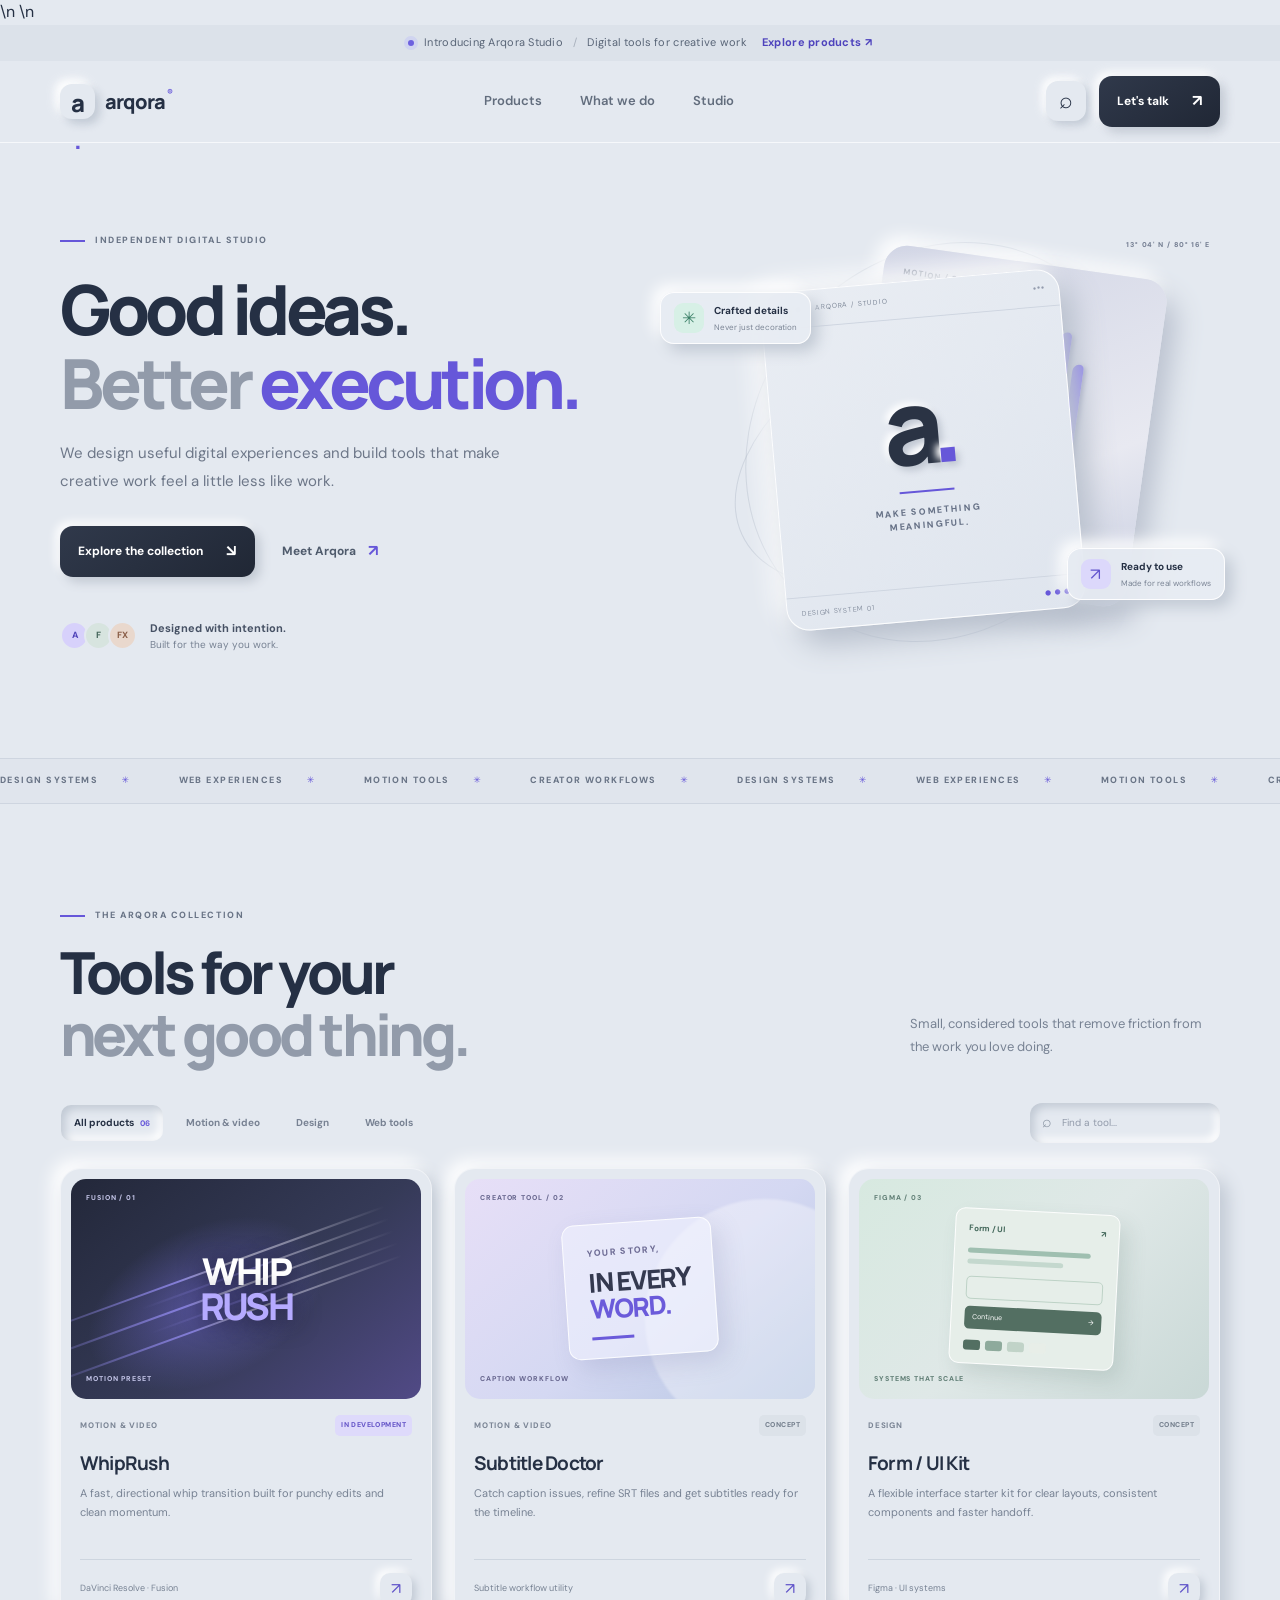
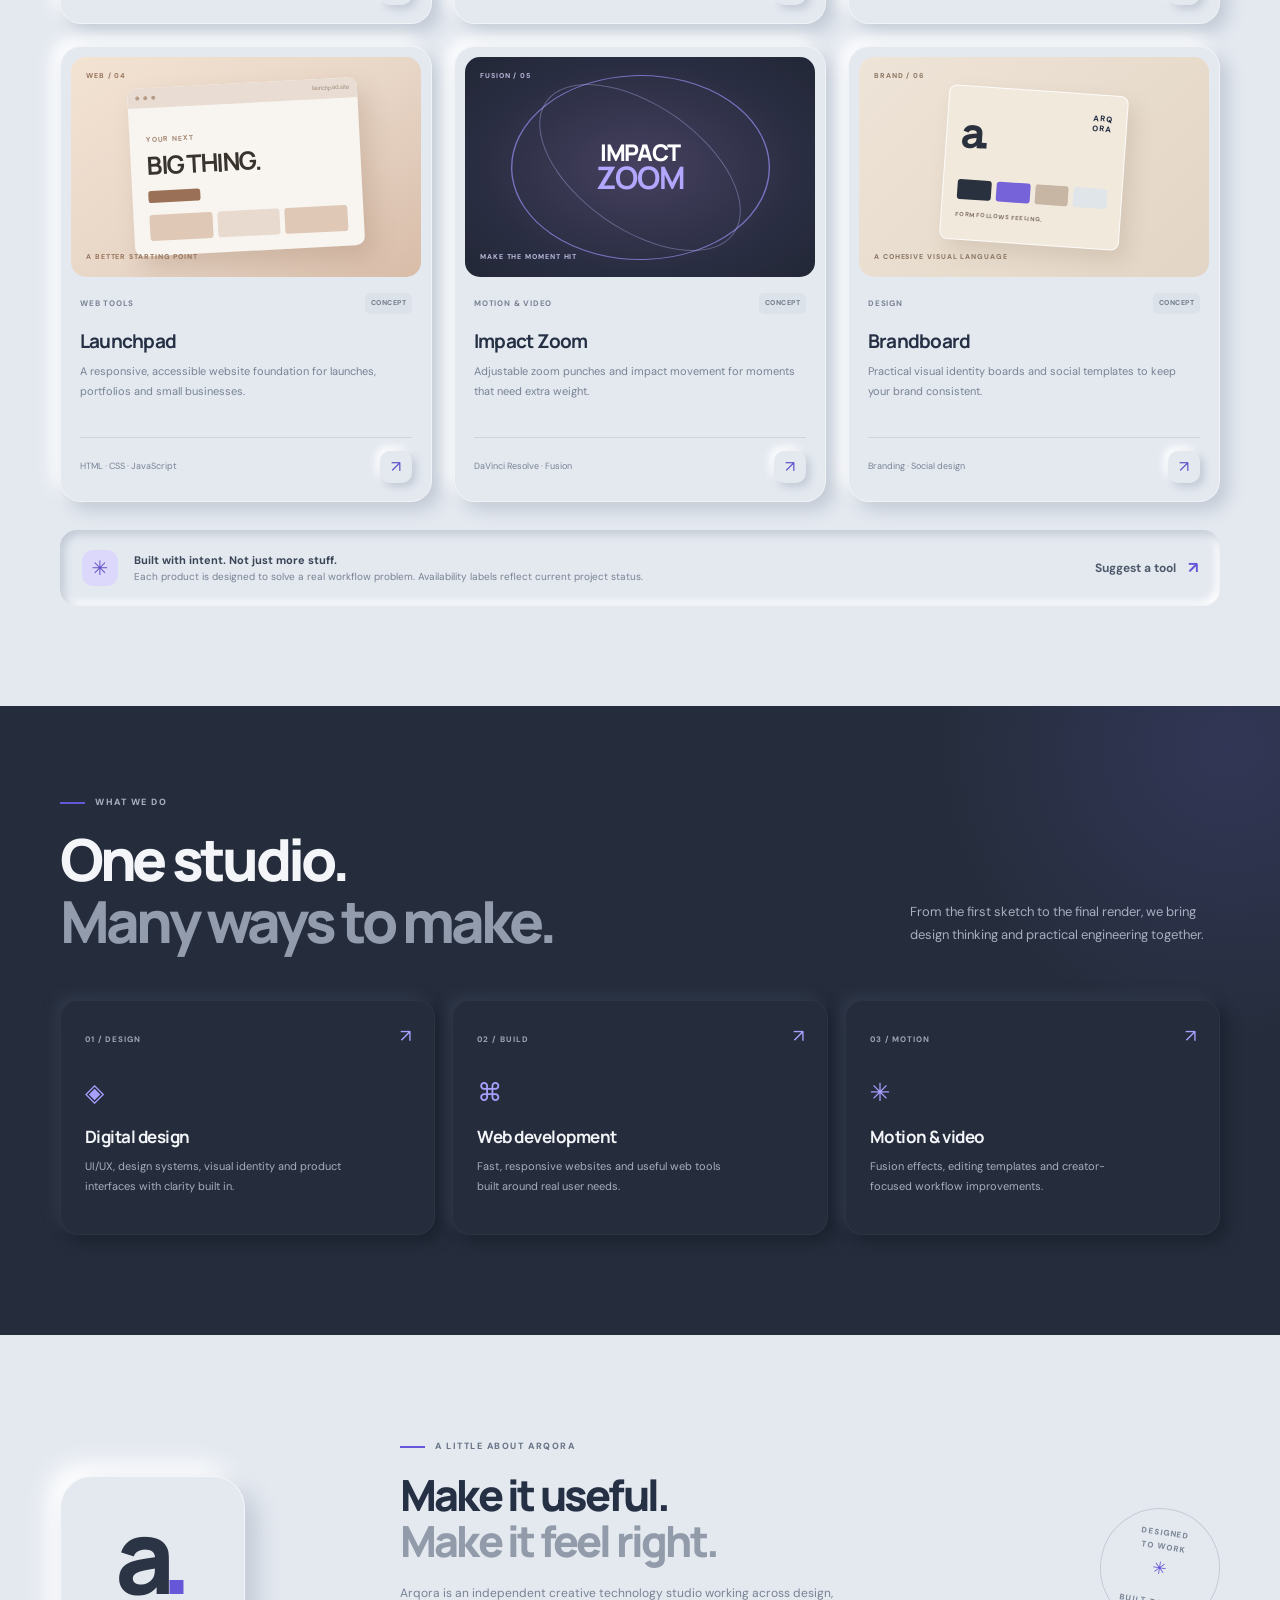
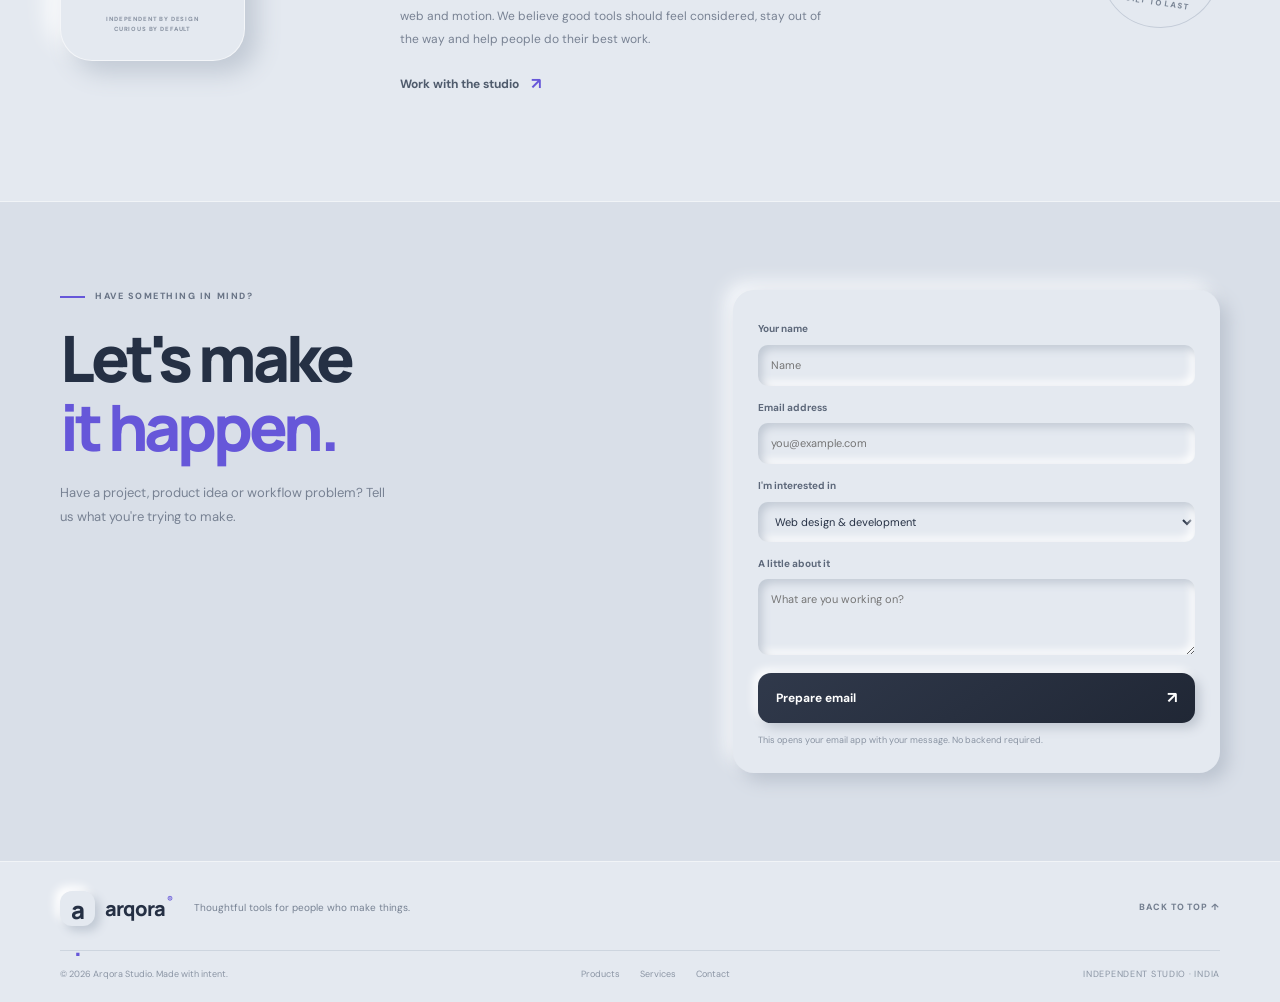
==== commit 1656e6ed: "Apply Arqora brand metadata and identity assets" ====
--- a/arqora/index.html
+++ b/arqora/index.html
@@ -1,16 +1,31 @@
 <!doctype html>
-<html lang="en">
+<html lang="en-IN">
 <head>
-<meta charset="utf-8"><meta name="viewport" content="width=device-width, initial-scale=1">
+<meta charset="utf-8"><meta name="viewport" content="width=device-width, initial-scale=1, viewport-fit=cover">
 <title>Arqora Studio — Digital products, designed to move</title>
 <meta name="description" content="Thoughtful digital products for creators and teams. Discover DaVinci Resolve effects, motion templates, UI kits and web tools from Arqora Studio.">
-<meta name="theme-color" content="#e4e9f0">
+<meta name="theme-color" content="#e8e9ee">
 <meta property="og:title" content="Arqora Studio — Digital products, designed to move">
-<meta property="og:description" content="Tools for better workflows. Effects, interfaces and digital experiences.">
+<meta property="og:description" content="Tools for better workflows. Effects, interfaces and digital experiences.">\n<meta name="author" content="Arqora Studio">
+<meta name="application-name" content="Arqora">
+<meta name="keywords" content="Arqora, digital studio, UI design, Figma, web development, DaVinci Resolve, Fusion effects, motion design, digital products">
+<meta name="robots" content="index,follow,max-image-preview:large">
+<meta name="color-scheme" content="light">
+<meta property="og:type" content="website">
+<meta property="og:site_name" content="Arqora Studio">
+<meta property="og:locale" content="en_IN">
+<meta property="og:image" content="assets/brand/arqora-social-card.svg">
+<meta property="og:image:alt" content="Arqora Studio, independent design and digital tools">
+<meta name="twitter:card" content="summary_large_image">
+<meta name="twitter:title" content="Arqora Studio — Digital products, designed to move">
+<meta name="twitter:description" content="UI systems, web experiences and motion tools built for creative workflows.">
+<meta name="twitter:image" content="assets/brand/arqora-social-card.svg">
+<link rel="icon" type="image/svg+xml" href="assets/brand/arqora-mark.svg">
+<link rel="apple-touch-icon" href="assets/brand/arqora-mark.svg">
 <link rel="preconnect" href="https://fonts.googleapis.com">
 <link rel="preconnect" href="https://fonts.gstatic.com" crossorigin>
 <link href="https://fonts.googleapis.com/css2?family=DM+Sans:wght@400;500;600;700&family=Manrope:wght@400;500;600;700;800&display=swap" rel="stylesheet">
-<link rel="stylesheet" href="css/style.css">
+<link rel="stylesheet" href="css/style.css">\n<link rel="stylesheet" href="assets/brand/tokens.css">
 </head>
 <body id="top">
 <a class="skip-link" href="#main-content">Skip to content</a>
@@ -48,7 +63,7 @@
     <article class="product-card" data-category="design" data-search="form ui kit figma design system components"><div class="product-visual visual-form"><span class="visual-tag">FIGMA / 03</span><div class="ui-sheet"><div class="ui-sheet-head"><span>Form / UI</span><span>↗</span></div><div class="ui-line long"></div><div class="ui-line"></div><div class="ui-input"></div><div class="ui-button">Continue <span>→</span></div><div class="ui-colors"><i></i><i></i><i></i><i></i></div></div><span class="visual-foot">SYSTEMS THAT SCALE</span></div><div class="product-info"><div class="product-meta"><span class="product-category">DESIGN</span><span class="status status-concept">CONCEPT</span></div><h3>Form / UI Kit</h3><p>A flexible interface starter kit for clear layouts, consistent components and faster handoff.</p><div class="product-bottom"><span class="product-type">Figma · UI systems</span><a href="#contact" class="round-arrow" aria-label="Ask about Form UI Kit">↗</a></div></div></article>
     <article class="product-card" data-category="web" data-search="launchpad web starter responsive website landing page"><div class="product-visual visual-web"><span class="visual-tag">WEB / 04</span><div class="browser-window"><div class="browser-bar"><i></i><i></i><i></i><span>launchpad.site</span></div><div class="browser-content"><span>YOUR NEXT</span><b>BIG THING.</b><div class="browser-cta"></div><div class="browser-blocks"><i></i><i></i><i></i></div></div></div><span class="visual-foot">A BETTER STARTING POINT</span></div><div class="product-info"><div class="product-meta"><span class="product-category">WEB TOOLS</span><span class="status status-concept">CONCEPT</span></div><h3>Launchpad</h3><p>A responsive, accessible website foundation for launches, portfolios and small businesses.</p><div class="product-bottom"><span class="product-type">HTML · CSS · JavaScript</span><a href="#contact" class="round-arrow" aria-label="Ask about Launchpad">↗</a></div></div></article>
     <article class="product-card" data-category="motion" data-search="impact zoom resolve fusion zoom blur motion graphics"><div class="product-visual visual-impact"><span class="visual-tag">FUSION / 05</span><div class="impact-ring ring-a"></div><div class="impact-ring ring-b"></div><div class="impact-core">IMPACT<br><b>ZOOM</b></div><span class="visual-foot">MAKE THE MOMENT HIT</span></div><div class="product-info"><div class="product-meta"><span class="product-category">MOTION & VIDEO</span><span class="status status-concept">CONCEPT</span></div><h3>Impact Zoom</h3><p>Adjustable zoom punches and impact movement for moments that need extra weight.</p><div class="product-bottom"><span class="product-type">DaVinci Resolve · Fusion</span><a href="#contact" class="round-arrow" aria-label="Ask about Impact Zoom">↗</a></div></div></article>
-    <article class="product-card" data-category="design" data-search="brandboard branding social media templates graphic design"><div class="product-visual visual-brand"><span class="visual-tag">BRAND / 06</span><div class="brandboard"><span class="brandboard-mark">a.</span><span class="brandboard-word">AQR<br>STUDIO</span><div class="brandboard-swatches"><i></i><i></i><i></i><i></i></div><span class="brandboard-note">FORM FOLLOWS FEELING.</span></div><span class="visual-foot">A COHESIVE VISUAL LANGUAGE</span></div><div class="product-info"><div class="product-meta"><span class="product-category">DESIGN</span><span class="status status-concept">CONCEPT</span></div><h3>Brandboard</h3><p>Practical visual identity boards and social templates to keep your brand consistent.</p><div class="product-bottom"><span class="product-type">Branding · Social design</span><a href="#contact" class="round-arrow" aria-label="Ask about Brandboard">↗</a></div></div></article>
+    <article class="product-card" data-category="design" data-search="brandboard branding social media templates graphic design"><div class="product-visual visual-brand"><span class="visual-tag">BRAND / 06</span><div class="brandboard"><span class="brandboard-mark">a.</span><span class="brandboard-word">ARQ<br>ORA</span><div class="brandboard-swatches"><i></i><i></i><i></i><i></i></div><span class="brandboard-note">FORM FOLLOWS FEELING.</span></div><span class="visual-foot">A COHESIVE VISUAL LANGUAGE</span></div><div class="product-info"><div class="product-meta"><span class="product-category">DESIGN</span><span class="status status-concept">CONCEPT</span></div><h3>Brandboard</h3><p>Practical visual identity boards and social templates to keep your brand consistent.</p><div class="product-bottom"><span class="product-type">Branding · Social design</span><a href="#contact" class="round-arrow" aria-label="Ask about Brandboard">↗</a></div></div></article>
   </div>
   <div class="empty-state" id="emptyState" hidden><span>⌕</span><h3>No matching tools</h3><p>Try another search or choose a different category.</p><button class="button button-soft" id="resetFilters">Reset filters</button></div>
   <div class="collection-note"><span class="note-icon">✳</span><p><strong>Built with intent. Not just more stuff.</strong><br>Each product is designed to solve a real workflow problem. Availability labels reflect current project status.</p><a href="#contact" class="text-link">Suggest a tool <span>↗</span></a></div>
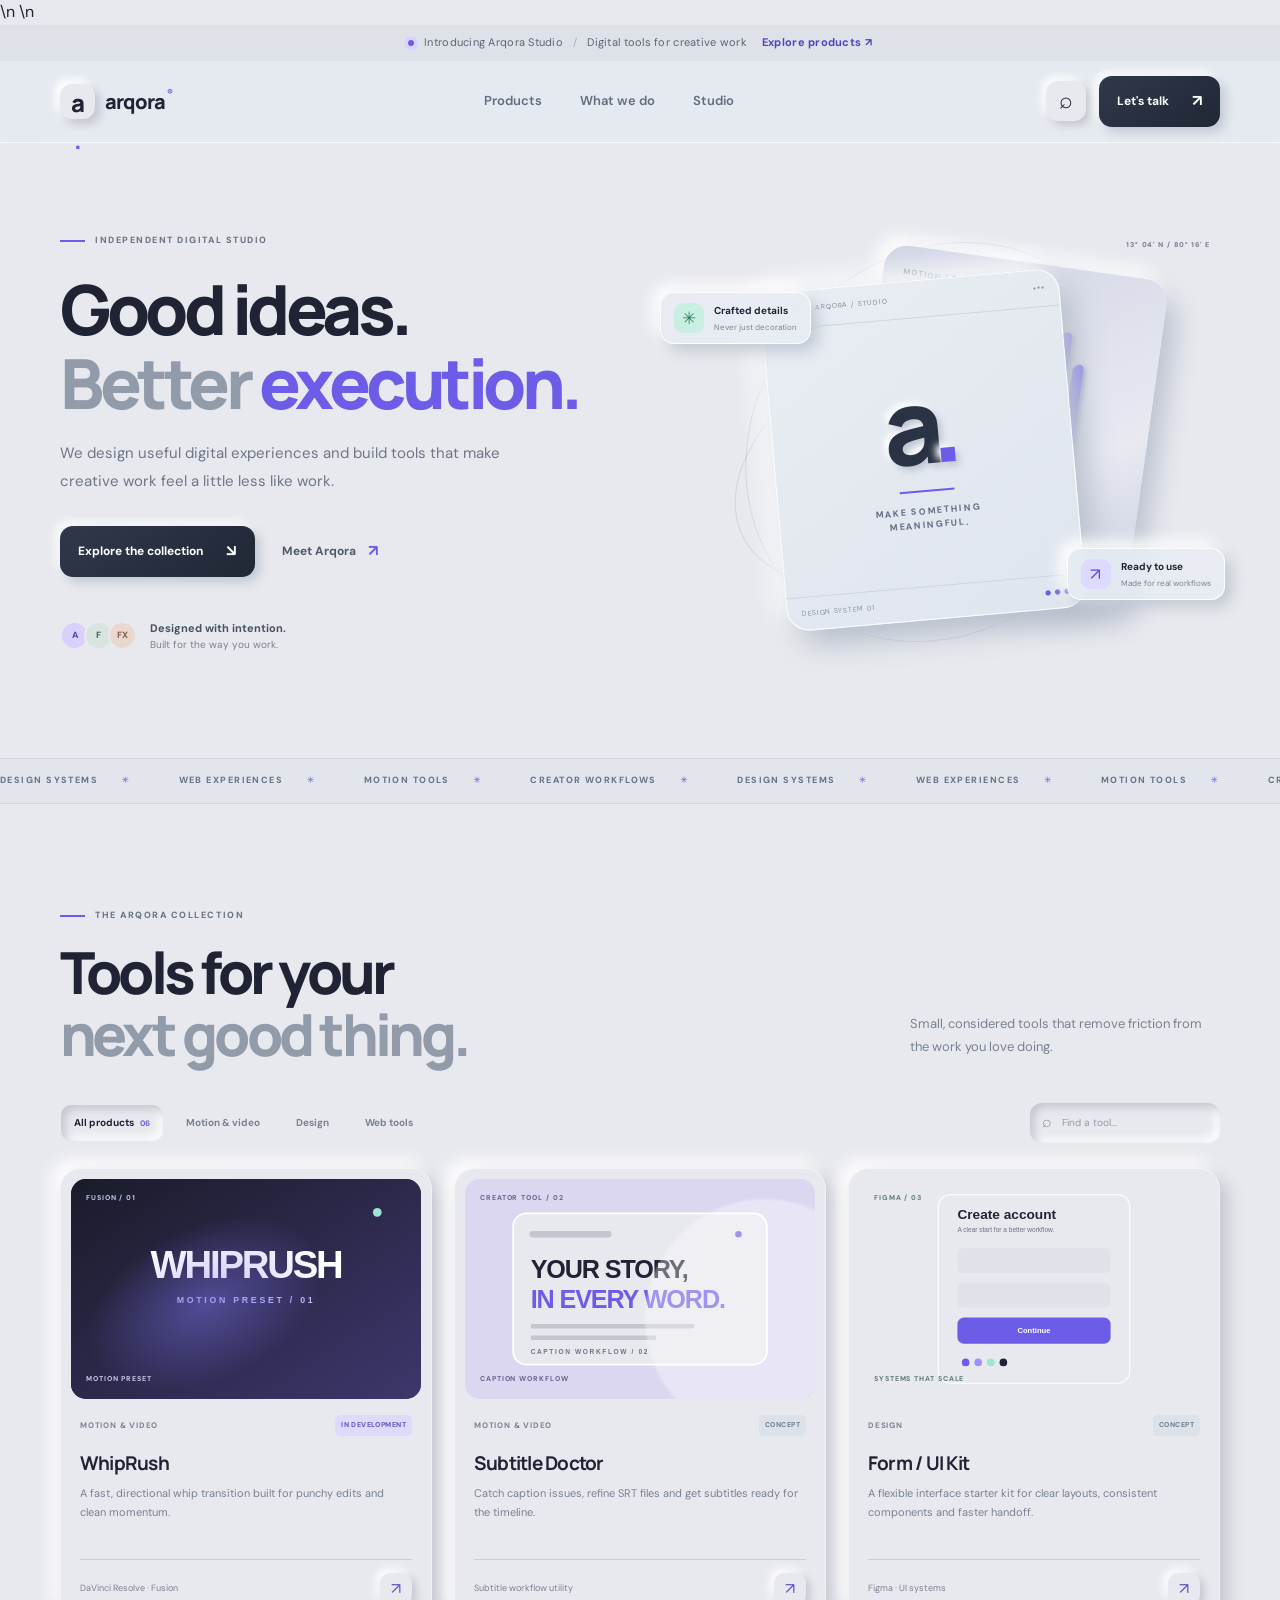
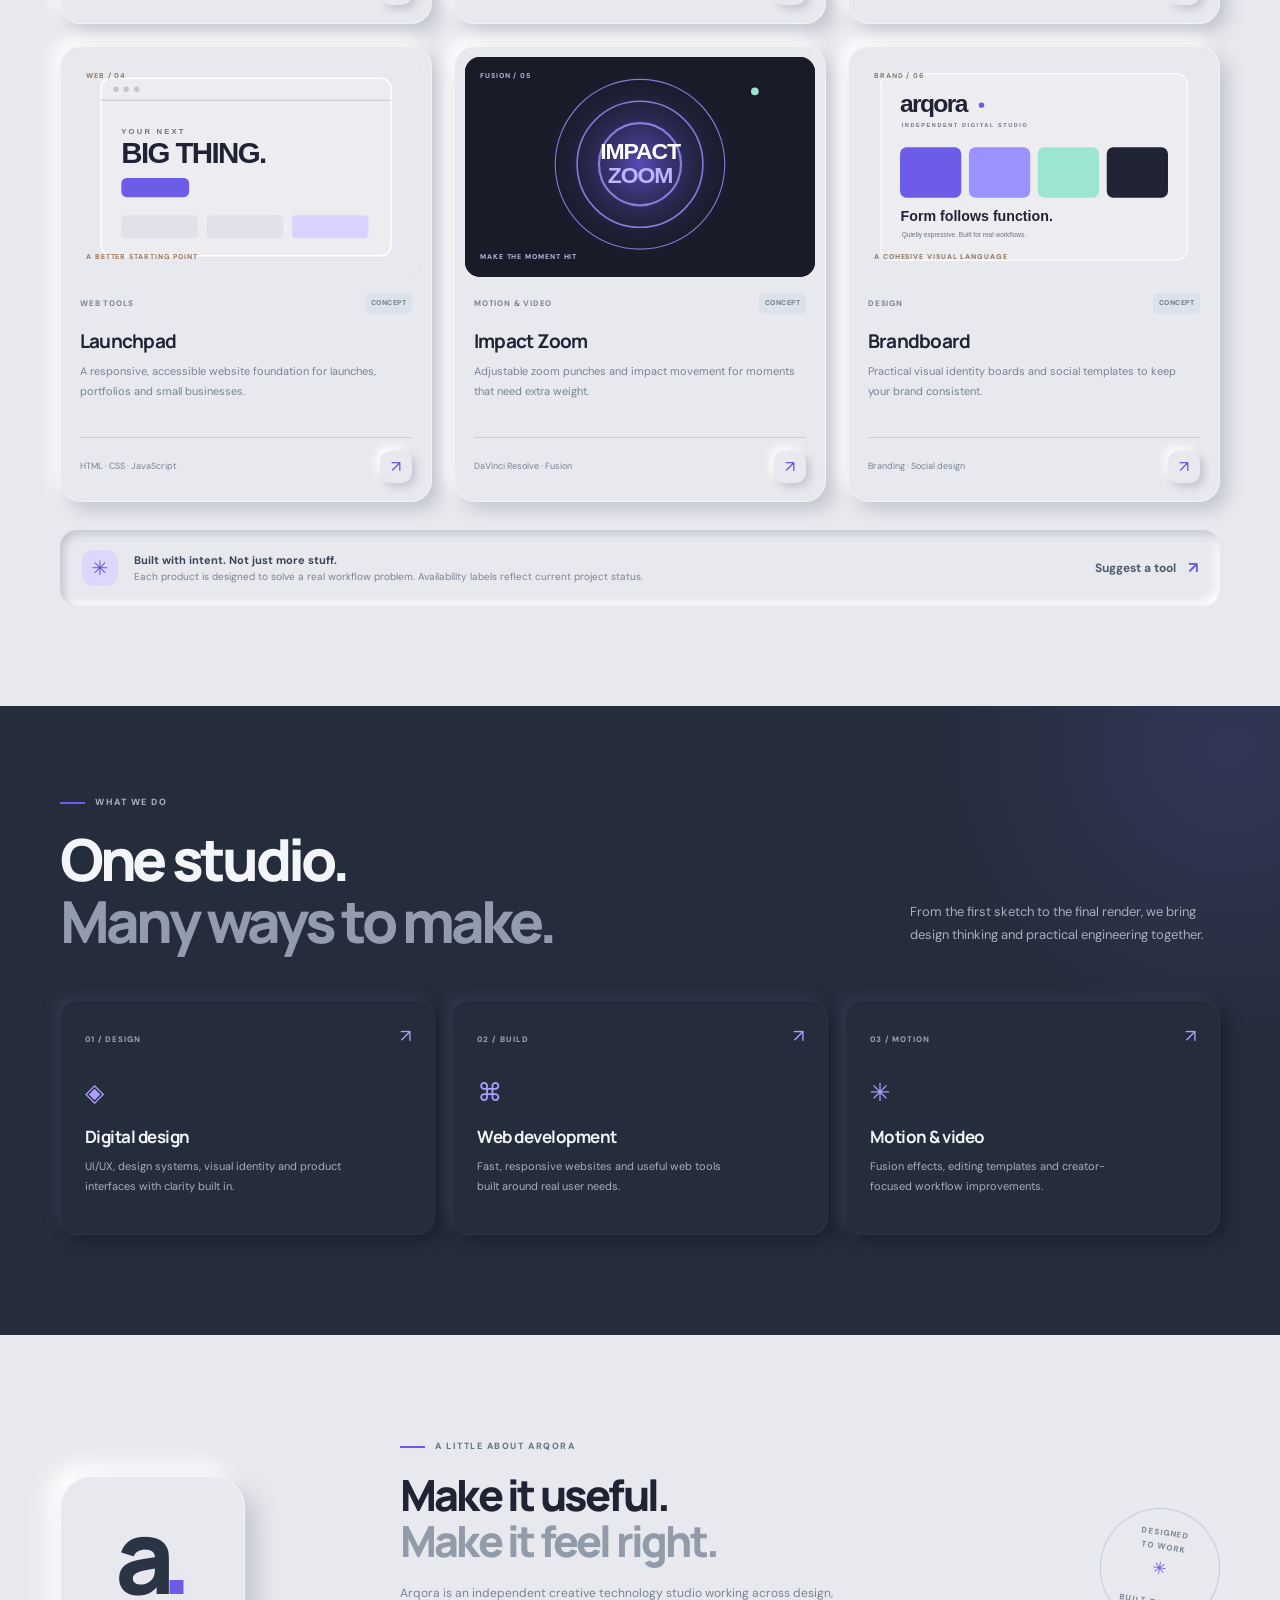
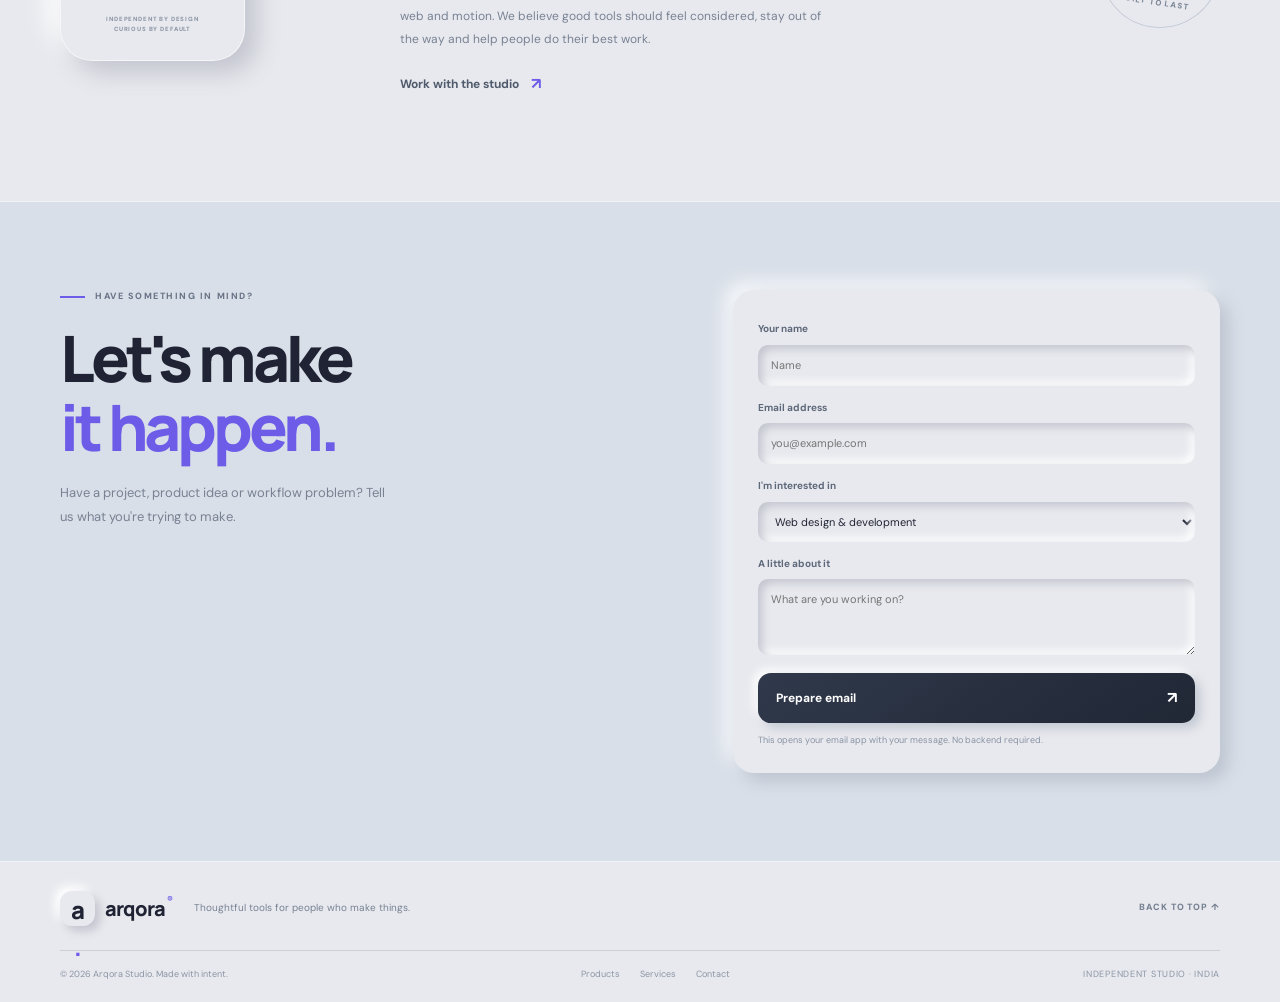
==== commit a751fe34: "Integrate Arqora product artwork into catalogue" ====
--- a/arqora/index.html
+++ b/arqora/index.html
@@ -58,12 +58,12 @@
   <div class="section-heading"><div><div class="eyebrow"><span class="eyebrow-line"></span> THE ARQORA COLLECTION</div><h2>Tools for your<br><span class="headline-muted">next good thing.</span></h2></div><p>Small, considered tools that remove friction from the work you love doing.</p></div>
   <div class="product-toolbar"><div class="filter-list" role="group" aria-label="Filter products"><button class="filter-pill active" data-filter="all">All products <span>06</span></button><button class="filter-pill" data-filter="motion">Motion & video</button><button class="filter-pill" data-filter="design">Design</button><button class="filter-pill" data-filter="web">Web tools</button></div><label class="product-search"><span>⌕</span><input id="productSearch" type="search" placeholder="Find a tool..." aria-label="Search products"></label></div>
   <div class="product-grid" id="productGrid">
-    <article class="product-card" data-category="motion" data-search="whiprush fusion davinci resolve transition motion"><div class="product-visual visual-whip"><span class="visual-tag">FUSION / 01</span><div class="whip-lines"><i></i><i></i><i></i><i></i><i></i></div><div class="visual-title">WHIP<span>RUSH</span></div><span class="visual-foot">MOTION PRESET</span></div><div class="product-info"><div class="product-meta"><span class="product-category">MOTION & VIDEO</span><span class="status status-soon">IN DEVELOPMENT</span></div><h3>WhipRush</h3><p>A fast, directional whip transition built for punchy edits and clean momentum.</p><div class="product-bottom"><span class="product-type">DaVinci Resolve · Fusion</span><a href="#contact" class="round-arrow" aria-label="Ask about WhipRush">↗</a></div></div></article>
-    <article class="product-card" data-category="motion" data-search="subtitle doctor captions subtitle quality control srt"><div class="product-visual visual-subtitle"><span class="visual-tag">CREATOR TOOL / 02</span><div class="caption-window"><span class="caption-small">YOUR STORY,</span><span class="caption-large">IN EVERY<br><em>WORD.</em></span><span class="caption-bar"></span></div><span class="visual-foot">CAPTION WORKFLOW</span></div><div class="product-info"><div class="product-meta"><span class="product-category">MOTION & VIDEO</span><span class="status status-concept">CONCEPT</span></div><h3>Subtitle Doctor</h3><p>Catch caption issues, refine SRT files and get subtitles ready for the timeline.</p><div class="product-bottom"><span class="product-type">Subtitle workflow utility</span><a href="#contact" class="round-arrow" aria-label="Ask about Subtitle Doctor">↗</a></div></div></article>
-    <article class="product-card" data-category="design" data-search="form ui kit figma design system components"><div class="product-visual visual-form"><span class="visual-tag">FIGMA / 03</span><div class="ui-sheet"><div class="ui-sheet-head"><span>Form / UI</span><span>↗</span></div><div class="ui-line long"></div><div class="ui-line"></div><div class="ui-input"></div><div class="ui-button">Continue <span>→</span></div><div class="ui-colors"><i></i><i></i><i></i><i></i></div></div><span class="visual-foot">SYSTEMS THAT SCALE</span></div><div class="product-info"><div class="product-meta"><span class="product-category">DESIGN</span><span class="status status-concept">CONCEPT</span></div><h3>Form / UI Kit</h3><p>A flexible interface starter kit for clear layouts, consistent components and faster handoff.</p><div class="product-bottom"><span class="product-type">Figma · UI systems</span><a href="#contact" class="round-arrow" aria-label="Ask about Form UI Kit">↗</a></div></div></article>
-    <article class="product-card" data-category="web" data-search="launchpad web starter responsive website landing page"><div class="product-visual visual-web"><span class="visual-tag">WEB / 04</span><div class="browser-window"><div class="browser-bar"><i></i><i></i><i></i><span>launchpad.site</span></div><div class="browser-content"><span>YOUR NEXT</span><b>BIG THING.</b><div class="browser-cta"></div><div class="browser-blocks"><i></i><i></i><i></i></div></div></div><span class="visual-foot">A BETTER STARTING POINT</span></div><div class="product-info"><div class="product-meta"><span class="product-category">WEB TOOLS</span><span class="status status-concept">CONCEPT</span></div><h3>Launchpad</h3><p>A responsive, accessible website foundation for launches, portfolios and small businesses.</p><div class="product-bottom"><span class="product-type">HTML · CSS · JavaScript</span><a href="#contact" class="round-arrow" aria-label="Ask about Launchpad">↗</a></div></div></article>
-    <article class="product-card" data-category="motion" data-search="impact zoom resolve fusion zoom blur motion graphics"><div class="product-visual visual-impact"><span class="visual-tag">FUSION / 05</span><div class="impact-ring ring-a"></div><div class="impact-ring ring-b"></div><div class="impact-core">IMPACT<br><b>ZOOM</b></div><span class="visual-foot">MAKE THE MOMENT HIT</span></div><div class="product-info"><div class="product-meta"><span class="product-category">MOTION & VIDEO</span><span class="status status-concept">CONCEPT</span></div><h3>Impact Zoom</h3><p>Adjustable zoom punches and impact movement for moments that need extra weight.</p><div class="product-bottom"><span class="product-type">DaVinci Resolve · Fusion</span><a href="#contact" class="round-arrow" aria-label="Ask about Impact Zoom">↗</a></div></div></article>
-    <article class="product-card" data-category="design" data-search="brandboard branding social media templates graphic design"><div class="product-visual visual-brand"><span class="visual-tag">BRAND / 06</span><div class="brandboard"><span class="brandboard-mark">a.</span><span class="brandboard-word">ARQ<br>ORA</span><div class="brandboard-swatches"><i></i><i></i><i></i><i></i></div><span class="brandboard-note">FORM FOLLOWS FEELING.</span></div><span class="visual-foot">A COHESIVE VISUAL LANGUAGE</span></div><div class="product-info"><div class="product-meta"><span class="product-category">DESIGN</span><span class="status status-concept">CONCEPT</span></div><h3>Brandboard</h3><p>Practical visual identity boards and social templates to keep your brand consistent.</p><div class="product-bottom"><span class="product-type">Branding · Social design</span><a href="#contact" class="round-arrow" aria-label="Ask about Brandboard">↗</a></div></div></article>
+    <article class="product-card" data-category="motion" data-search="whiprush fusion davinci resolve transition motion"><div class="product-visual visual-whip"><img class="product-artwork" src="assets/products/whiprush.svg" alt="" loading="lazy" decoding="async"><span class="visual-tag">FUSION / 01</span><span class="visual-foot">MOTION PRESET</span></div><div class="product-info"><div class="product-meta"><span class="product-category">MOTION & VIDEO</span><span class="status status-soon">IN DEVELOPMENT</span></div><h3>WhipRush</h3><p>A fast, directional whip transition built for punchy edits and clean momentum.</p><div class="product-bottom"><span class="product-type">DaVinci Resolve · Fusion</span><a href="#contact" class="round-arrow" aria-label="Ask about WhipRush">↗</a></div></div></article>
+    <article class="product-card" data-category="motion" data-search="subtitle doctor captions subtitle quality control srt"><div class="product-visual visual-subtitle"><img class="product-artwork" src="assets/products/subtitle-doctor.svg" alt="" loading="lazy" decoding="async"><span class="visual-tag">CREATOR TOOL / 02</span><span class="visual-foot">CAPTION WORKFLOW</span></div><div class="product-info"><div class="product-meta"><span class="product-category">MOTION & VIDEO</span><span class="status status-concept">CONCEPT</span></div><h3>Subtitle Doctor</h3><p>Catch caption issues, refine SRT files and get subtitles ready for the timeline.</p><div class="product-bottom"><span class="product-type">Subtitle workflow utility</span><a href="#contact" class="round-arrow" aria-label="Ask about Subtitle Doctor">↗</a></div></div></article>
+    <article class="product-card" data-category="design" data-search="form ui kit figma design system components"><div class="product-visual visual-form"><img class="product-artwork" src="assets/products/form-ui-kit.svg" alt="" loading="lazy" decoding="async"><span class="visual-tag">FIGMA / 03</span><span class="visual-foot">SYSTEMS THAT SCALE</span></div><div class="product-info"><div class="product-meta"><span class="product-category">DESIGN</span><span class="status status-concept">CONCEPT</span></div><h3>Form / UI Kit</h3><p>A flexible interface starter kit for clear layouts, consistent components and faster handoff.</p><div class="product-bottom"><span class="product-type">Figma · UI systems</span><a href="#contact" class="round-arrow" aria-label="Ask about Form UI Kit">↗</a></div></div></article>
+    <article class="product-card" data-category="web" data-search="launchpad web starter responsive website landing page"><div class="product-visual visual-web"><img class="product-artwork" src="assets/products/launchpad.svg" alt="" loading="lazy" decoding="async"><span class="visual-tag">WEB / 04</span><span class="visual-foot">A BETTER STARTING POINT</span></div><div class="product-info"><div class="product-meta"><span class="product-category">WEB TOOLS</span><span class="status status-concept">CONCEPT</span></div><h3>Launchpad</h3><p>A responsive, accessible website foundation for launches, portfolios and small businesses.</p><div class="product-bottom"><span class="product-type">HTML · CSS · JavaScript</span><a href="#contact" class="round-arrow" aria-label="Ask about Launchpad">↗</a></div></div></article>
+    <article class="product-card" data-category="motion" data-search="impact zoom resolve fusion zoom blur motion graphics"><div class="product-visual visual-impact"><img class="product-artwork" src="assets/products/impact-zoom.svg" alt="" loading="lazy" decoding="async"><span class="visual-tag">FUSION / 05</span><span class="visual-foot">MAKE THE MOMENT HIT</span></div><div class="product-info"><div class="product-meta"><span class="product-category">MOTION & VIDEO</span><span class="status status-concept">CONCEPT</span></div><h3>Impact Zoom</h3><p>Adjustable zoom punches and impact movement for moments that need extra weight.</p><div class="product-bottom"><span class="product-type">DaVinci Resolve · Fusion</span><a href="#contact" class="round-arrow" aria-label="Ask about Impact Zoom">↗</a></div></div></article>
+    <article class="product-card" data-category="design" data-search="brandboard branding social media templates graphic design"><div class="product-visual visual-brand"><img class="product-artwork" src="assets/products/brandboard.svg" alt="" loading="lazy" decoding="async"><span class="visual-tag">BRAND / 06</span><span class="visual-foot">A COHESIVE VISUAL LANGUAGE</span></div><div class="product-info"><div class="product-meta"><span class="product-category">DESIGN</span><span class="status status-concept">CONCEPT</span></div><h3>Brandboard</h3><p>Practical visual identity boards and social templates to keep your brand consistent.</p><div class="product-bottom"><span class="product-type">Branding · Social design</span><a href="#contact" class="round-arrow" aria-label="Ask about Brandboard">↗</a></div></div></article>
   </div>
   <div class="empty-state" id="emptyState" hidden><span>⌕</span><h3>No matching tools</h3><p>Try another search or choose a different category.</p><button class="button button-soft" id="resetFilters">Reset filters</button></div>
   <div class="collection-note"><span class="note-icon">✳</span><p><strong>Built with intent. Not just more stuff.</strong><br>Each product is designed to solve a real workflow problem. Availability labels reflect current project status.</p><a href="#contact" class="text-link">Suggest a tool <span>↗</span></a></div>
--- a/arqora/css/style.css
+++ b/arqora/css/style.css
@@ -1,4 +1,4 @@
-:root{--bg:#e4e9f0;--shadow-dark:#c1c9d4;--shadow-light:#fff;--ink:#253044;--muted:#6e7889;--accent:#6657d9;--accent-2:#8b7cf6;--line:rgba(137,150,170,.25);--dark:#202837;--radius:24px}*{box-sizing:border-box}html{scroll-behavior:smooth;scroll-padding-top:90px}body{margin:0;background:var(--bg);color:var(--ink);font-family:'DM Sans',system-ui,sans-serif;line-height:1.55}a{color:inherit;text-decoration:none}button,input,select,textarea{font:inherit}button,a{-webkit-tap-highlight-color:transparent}button{color:inherit}.wrap{width:min(1160px,calc(100% - 48px));margin-inline:auto}.announcement{min-height:36px;padding:7px 24px;display:flex;align-items:center;justify-content:center;gap:10px;background:#dce2ea;color:#596577;font-size:11px;letter-spacing:.025em}.announcement-dot{width:6px;height:6px;border-radius:50%;background:#6d61df;box-shadow:0 0 0 4px #d0d4f0}.announcement-sep{opacity:.4}.announcement a{font-weight:700;color:#4e43bd;margin-left:5px}.site-header{height:82px;padding:0 max(24px,calc((100% - 1160px)/2));display:flex;align-items:center;justify-content:space-between;gap:24px;position:sticky;top:0;z-index:20;background:rgba(228,233,240,.84);backdrop-filter:blur(18px);border-bottom:1px solid rgba(255,255,255,.65)}.brand{display:inline-flex;align-items:center;gap:10px;flex-shrink:0}.brand-mark{width:35px;height:35px;display:grid;place-items:center;background:var(--bg);border-radius:12px;box-shadow:5px 5px 10px var(--shadow-dark),-5px -5px 10px var(--shadow-light);font-family:Manrope,sans-serif;font-size:24px;font-weight:800;letter-spacing:-3px;padding-right:3px}.brand-mark span,.brand-name span{color:var(--accent)}.brand-name{font-family:Manrope,sans-serif;font-weight:800;font-size:20px;letter-spacing:-1px}.brand-name span{font-size:9px;vertical-align:top;margin-left:2px}.desktop-nav{display:flex;align-items:center;gap:38px;margin-left:auto;margin-right:auto}.desktop-nav a{font-size:13px;font-weight:600;color:#626d7d;transition:color .2s}.desktop-nav a:hover{color:var(--accent)}.header-actions{display:flex;align-items:center;gap:13px}.button{display:inline-flex;align-items:center;justify-content:center;gap:23px;border:0;border-radius:13px;padding:13px 18px;font-size:12px;font-weight:700;cursor:pointer;transition:transform .2s,box-shadow .2s}.button:hover{transform:translateY(-2px)}.button span{font-size:16px}.button-dark{background:linear-gradient(145deg,#30394b,#202735);color:#fff;box-shadow:5px 5px 11px #c0c7d1,-4px -4px 10px #fff}.button-dark:hover{box-shadow:7px 7px 15px #b8c0cc,-5px -5px 12px #fff}.button-soft{background:var(--bg);box-shadow:5px 5px 10px var(--shadow-dark),-5px -5px 10px var(--shadow-light)}.icon-btn{border:0;background:var(--bg);border-radius:12px;width:40px;height:40px;display:grid;place-items:center;box-shadow:4px 4px 8px var(--shadow-dark),-4px -4px 8px var(--shadow-light);cursor:pointer;font-size:23px}.menu-toggle{display:none}.hero{min-height:615px;display:grid;grid-template-columns:1fr 1fr;align-items:center;gap:44px;padding-top:50px;padding-bottom:66px}.hero-copy{padding:12px 0 10px}.eyebrow{display:flex;align-items:center;gap:10px;color:#697486;font-size:9px;font-weight:800;letter-spacing:.17em}.eyebrow-line{width:25px;height:2px;background:var(--accent);display:inline-block}.hero h1,.section-heading h2,.studio-copy h2,.contact-inner h2{font-family:Manrope,sans-serif;font-size:clamp(45px,5.4vw,72px);line-height:1.07;letter-spacing:-.065em;font-weight:800;margin:24px 0 20px}.headline-muted{color:#929baa}.headline-accent{color:var(--accent)}.hero-description{font-size:15px;line-height:1.85;color:#6d7788;max-width:440px}.hero-actions{display:flex;align-items:center;gap:27px;margin-top:30px}.text-link{font-size:12px;font-weight:700;color:#4f5b6c;display:inline-flex;gap:12px;align-items:center}.text-link span{font-size:16px;color:var(--accent)}.hero-proof{display:flex;align-items:center;gap:13px;margin-top:43px}.avatar-stack{display:flex;padding-left:5px}.avatar-stack span{width:29px;height:29px;border-radius:50%;border:2px solid var(--bg);margin-left:-5px;display:grid;place-items:center;background:#d7d1fb;color:#5144ba;font-size:9px;font-weight:800}.avatar-stack span:nth-child(2){background:#d7e4df;color:#45665b}.avatar-stack span:nth-child(3){background:#e9d8cd;color:#8a5e48}.hero-proof p{font-size:10px;line-height:1.55;color:#778293;margin:0}.hero-proof strong{font-size:11px;color:#465164}.hero-art{height:465px;position:relative;display:grid;place-items:center;isolation:isolate}.hero-art:before{content:"";position:absolute;width:360px;height:360px;border-radius:50%;background:radial-gradient(circle,rgba(128,115,238,.19),rgba(128,115,238,0) 70%);z-index:-2}.art-orbit{position:absolute;border:1px solid rgba(125,135,161,.22);border-radius:50%;transform:rotate(-25deg)}.orbit-one{width:440px;height:250px}.orbit-two{width:370px;height:420px;transform:rotate(40deg)}.art-card{position:absolute;width:300px;height:340px;border-radius:23px;overflow:hidden}.art-card-back{width:285px;height:330px;transform:translate(64px,-16px) rotate(8deg);background:linear-gradient(150deg,#d1d5e5,#e8e9f1 65%,#c7cde0);box-shadow:12px 16px 28px #b9c0ce,-8px -8px 18px #fff;padding:20px;display:flex;flex-direction:column;justify-content:space-between}.mini-label,.art-card-foot,.art-coordinate,.visual-tag,.visual-foot{font-size:8px;font-weight:800;letter-spacing:.13em;color:#737d91}.art-wave{height:170px;display:flex;align-items:center;justify-content:center;gap:5px;transform:skewY(-13deg)}.art-wave i{width:11px;border-radius:10px;background:linear-gradient(180deg,#8b7df2,#b8b3f8);height:42%;box-shadow:2px 2px 5px #a4a8c2}.art-wave i:nth-child(2n){height:80%}.art-wave i:nth-child(3n){height:60%}.art-wave i:nth-child(4n){height:100%}.art-card-foot{display:flex;justify-content:space-between}.art-card-foot b{font-size:14px;color:var(--accent)}.art-card-front{background:linear-gradient(145deg,#e9edf3,#dfe5ee);border:1px solid rgba(255,255,255,.9);box-shadow:12px 15px 30px #b6becb,-10px -10px 24px #fff;transform:translate(-18px,8px) rotate(-5deg);display:flex;flex-direction:column}.art-top{height:37px;border-bottom:1px solid #cfd6e1;display:flex;align-items:center;padding:0 14px;gap:5px}.app-dot{width:5px;height:5px;border-radius:50%;background:#a9b1c0}.art-window-label{font-size:7px;letter-spacing:.12em;margin-left:10px;color:#818b9b}.art-window-menu{margin-left:auto;font-size:10px;color:#929bad}.art-center{flex:1;display:flex;flex-direction:column;align-items:center;justify-content:center;gap:13px;text-align:center;font-size:9px;letter-spacing:.19em;font-weight:800;color:#667186}.arqora-symbol{font-family:Manrope,sans-serif;font-size:105px;line-height:1;letter-spacing:-15px;padding-right:12px;font-weight:800;color:#2a3344;text-shadow:4px 4px 7px #c0c7d2,-4px -4px 7px #fff}.arqora-symbol span{color:var(--accent)}.art-center-line{width:55px;height:2px;background:var(--accent)}.art-bottom{height:33px;border-top:1px solid #cfd6e1;padding:0 14px;display:flex;align-items:center;justify-content:space-between;font-size:7px;letter-spacing:.1em;color:#8a93a3}.art-bottom span:last-child{color:var(--accent)}.floating-chip{position:absolute;z-index:3;display:flex;align-items:center;gap:10px;background:rgba(231,236,243,.88);border:1px solid rgba(255,255,255,.9);border-radius:14px;padding:10px 13px;box-shadow:7px 7px 15px #c0c8d3,-7px -7px 15px #fff;backdrop-filter:blur(10px)}.chip-one{top:82px;left:-2px}.chip-two{bottom:75px;right:-5px}.chip-icon{width:30px;height:30px;display:grid;place-items:center;background:#d7f0e6;color:#3c8068;border-radius:9px;font-size:17px}.chip-icon.purple{background:#dcd8fb;color:#6355ce}.floating-chip b,.floating-chip small{display:block}.floating-chip b{font-size:10px}.floating-chip small{font-size:8px;color:#7a8494;margin-top:2px}.art-coordinate{position:absolute;right:10px;top:30px;font-size:7px}.ticker{overflow:hidden;border-block:1px solid rgba(137,150,170,.2);padding:15px 0;background:rgba(218,224,233,.45)}.ticker-track{display:flex;align-items:center;justify-content:space-around;gap:48px;width:max-content;min-width:100%;animation:ticker 34s linear infinite}.ticker-track span{font-size:9px;font-weight:800;letter-spacing:.16em;color:#697486;white-space:nowrap}.ticker-track b{color:var(--accent);margin-left:20px}@keyframes ticker{to{transform:translateX(-25%)}}.section{padding-top:105px;padding-bottom:100px}.section-heading{display:flex;align-items:end;justify-content:space-between;gap:40px;margin-bottom:38px}.section-heading h2,.studio-copy h2{font-size:clamp(40px,4.6vw,58px);margin:18px 0 0}.section-heading>p{max-width:310px;font-size:13px;line-height:1.8;color:#778293;margin:0 0 6px}.product-toolbar{display:flex;justify-content:space-between;align-items:center;gap:20px;margin-bottom:25px}.filter-list{display:flex;gap:8px;flex-wrap:wrap}.filter-pill{border:1px solid transparent;background:transparent;border-radius:11px;padding:10px 13px;font-size:10px;font-weight:700;color:#788293;cursor:pointer;transition:all .2s}.filter-pill:hover{color:var(--ink)}.filter-pill.active{background:var(--bg);color:var(--ink);box-shadow:inset 4px 4px 8px var(--shadow-dark),inset -4px -4px 8px var(--shadow-light)}.filter-pill span{font-size:8px;margin-left:4px;color:var(--accent)}.product-search{height:40px;width:190px;flex-shrink:0;display:flex;align-items:center;gap:8px;padding:0 12px;border-radius:12px;background:var(--bg);box-shadow:inset 4px 4px 8px var(--shadow-dark),inset -4px -4px 8px var(--shadow-light);color:#8a94a3}.product-search input{border:0;outline:0;background:transparent;width:100%;min-width:0;font-size:10px;color:var(--ink)}.product-search input::placeholder{color:#919aaa}.product-grid{display:grid;grid-template-columns:repeat(3,minmax(0,1fr));gap:22px}.product-card{min-width:0;border-radius:21px;padding:10px;background:var(--bg);box-shadow:8px 8px 17px var(--shadow-dark),-8px -8px 17px var(--shadow-light);border:1px solid rgba(255,255,255,.45);transition:transform .25s,box-shadow .25s}.product-card:hover{transform:translateY(-5px);box-shadow:12px 14px 24px #b8c1ce,-9px -9px 20px #fff}.product-visual{height:220px;border-radius:15px;position:relative;overflow:hidden;display:flex;align-items:center;justify-content:center}.visual-tag{position:absolute;left:15px;top:14px;font-size:7px;z-index:2}.visual-foot{position:absolute;bottom:14px;left:15px;font-size:7px;z-index:2}.visual-whip{background:linear-gradient(140deg,#23283a,#353a57 55%,#514a86);color:#fff}.visual-whip:before{content:"";position:absolute;width:260px;height:160px;left:5px;top:45px;background:radial-gradient(ellipse,rgba(130,119,245,.45),transparent 68%);transform:rotate(-25deg)}.visual-whip .visual-tag,.visual-whip .visual-foot{color:#c4c5e8}.whip-lines{position:absolute;inset:0;display:flex;flex-direction:column;justify-content:center;gap:11px;transform:rotate(-20deg) translateY(-4px)}.whip-lines i{height:2px;background:linear-gradient(90deg,transparent,#9e95ff 45%,#f3f1ff 58%,transparent);width:115%;margin-left:-20%;opacity:.7}.whip-lines i:nth-child(2n){width:75%;margin-left:20%;opacity:.45}.visual-title{z-index:1;font-family:Manrope,sans-serif;font-size:37px;line-height:.95;letter-spacing:-.07em;font-weight:800;text-align:center;text-shadow:0 3px 25px #17172b}.visual-title span{display:block;color:#b5aaff}.visual-subtitle{background:linear-gradient(140deg,#e7dff7,#d4d8f2 55%,#b6c6e2)}.visual-subtitle:before{content:"";position:absolute;width:240px;height:240px;border-radius:50%;background:rgba(255,255,255,.35);filter:blur(1px);right:-70px;top:20px}.visual-subtitle .visual-tag,.visual-subtitle .visual-foot{color:#67668e}.caption-window{position:relative;z-index:1;padding:22px 23px 18px;background:rgba(242,244,255,.55);border:1px solid rgba(255,255,255,.85);border-radius:12px;box-shadow:8px 10px 25px rgba(101,105,153,.18);transform:rotate(-4deg)}.caption-small{display:block;font-size:9px;font-weight:800;letter-spacing:.15em;color:#6d6b94}.caption-large{display:block;margin-top:8px;font-family:Manrope,sans-serif;font-size:26px;line-height:1.04;font-weight:800;letter-spacing:-.05em;color:#34394f}.caption-large em{font-style:normal;color:#6b5bda}.caption-bar{display:block;width:42px;height:3px;background:#6b5bda;margin-top:14px}.visual-form{background:linear-gradient(135deg,#d7e9e0,#dfe8e7 50%,#c9d8d6)}.visual-form .visual-tag,.visual-form .visual-foot{color:#607e75}.ui-sheet{width:165px;min-height:156px;background:#e6eee9;border:1px solid rgba(255,255,255,.9);border-radius:10px;padding:13px;box-shadow:8px 10px 20px rgba(64,100,84,.15);transform:rotate(3deg)}.ui-sheet-head{display:flex;justify-content:space-between;font-size:8px;font-weight:800;color:#45695c;margin-bottom:14px}.ui-line{height:5px;width:70%;border-radius:4px;background:#c4d8ce;margin-top:6px}.ui-line.long{width:90%;background:#9fbfb0}.ui-input{height:23px;border:1px solid #bdd2c6;border-radius:5px;margin-top:12px}.ui-button{display:flex;justify-content:space-between;align-items:center;padding:6px 8px;background:#536f62;color:#fff;border-radius:5px;font-size:7px;margin-top:7px}.ui-colors{display:flex;gap:5px;margin-top:11px}.ui-colors i{width:17px;height:10px;border-radius:3px;background:#536f62}.ui-colors i:nth-child(2){background:#8eaa9c}.ui-colors i:nth-child(3){background:#c1d3c8}.ui-colors i:nth-child(4){background:#e8eee8}.visual-web{background:linear-gradient(145deg,#f3e3d3,#e8d6c7 52%,#d8bca8)}.visual-web .visual-tag,.visual-web .visual-foot{color:#98765f}.browser-window{width:230px;background:#f8f4ef;border-radius:9px;overflow:hidden;box-shadow:8px 12px 25px rgba(123,89,63,.2);transform:rotate(-3deg)}.browser-bar{height:20px;background:#e9ddd3;display:flex;align-items:center;gap:4px;padding:0 8px}.browser-bar i{width:4px;height:4px;border-radius:50%;background:#b89b85}.browser-bar span{margin-left:auto;font-size:6px;color:#a28d7c}.browser-content{padding:17px 16px 15px}.browser-content>span{font-size:7px;letter-spacing:.14em;color:#a48a76;font-weight:800}.browser-content>b{display:block;font-family:Manrope,sans-serif;font-size:25px;line-height:1.05;letter-spacing:-.06em;color:#39332e;margin-top:3px}.browser-cta{width:52px;height:12px;border-radius:3px;background:#9a7156;margin-top:12px}.browser-blocks{display:flex;gap:5px;margin-top:12px}.browser-blocks i{height:26px;flex:1;border-radius:3px;background:#dfc8b6}.browser-blocks i:nth-child(2){background:#e9dacf}.visual-impact{background:radial-gradient(ellipse at center,#45405f,#292d41 68%,#222736);color:#fff}.visual-impact .visual-tag,.visual-impact .visual-foot{color:#b8b5d8}.impact-ring{position:absolute;border:1px solid rgba(161,148,255,.65);border-radius:50%;width:185px;height:185px;transform:scaleX(1.4) rotate(-25deg)}.ring-b{width:230px;height:125px;transform:rotate(35deg);border-color:rgba(198,192,255,.35)}.impact-core{position:relative;z-index:1;text-align:center;font-family:Manrope,sans-serif;font-weight:800;font-size:23px;line-height:.96;letter-spacing:-.06em}.impact-core b{font-size:31px;color:#b2a7ff}.visual-brand{background:linear-gradient(135deg,#eee4d7,#e3d5c5)}.visual-brand .visual-tag,.visual-brand .visual-foot{color:#8b7764}.brandboard{width:180px;height:155px;position:relative;background:#f2e9dd;border:1px solid rgba(255,255,255,.85);border-radius:8px;box-shadow:8px 10px 20px rgba(115,91,68,.15);transform:rotate(4deg);padding:14px}.brandboard-mark{font-family:Manrope,sans-serif;font-size:41px;font-weight:800;letter-spacing:-7px;color:#28313c}.brandboard-mark span{color:#7663d9}.brandboard-word{position:absolute;top:19px;right:14px;font-size:8px;line-height:1.2;font-weight:800;letter-spacing:.1em}.brandboard-swatches{display:flex;gap:5px;margin-top:15px}.brandboard-swatches i{height:20px;flex:1;border-radius:3px;background:#29313e}.brandboard-swatches i:nth-child(2){background:#7663d9}.brandboard-swatches i:nth-child(3){background:#c7b6a3}.brandboard-swatches i:nth-child(4){background:#dfe5e9}.brandboard-note{display:block;font-size:6px;font-weight:800;letter-spacing:.1em;margin-top:11px;color:#827565}.product-info{padding:16px 9px 8px}.product-meta{display:flex;align-items:center;justify-content:space-between;gap:8px}.product-category{font-size:8px;font-weight:800;letter-spacing:.1em;color:#7b8595}.status{font-size:7px;letter-spacing:.06em;font-weight:800;border-radius:5px;padding:5px 6px;white-space:nowrap}.status-soon{color:#6555c7;background:#dedafb}.status-concept{color:#737e8c;background:#dce2e9}.product-info h3{font-family:Manrope,sans-serif;font-size:19px;letter-spacing:-.04em;margin:13px 0 6px}.product-info>p{min-height:58px;font-size:11px;line-height:1.75;color:#778293;margin:0}.product-bottom{border-top:1px solid var(--line);padding-top:13px;margin-top:17px;display:flex;align-items:center;justify-content:space-between;gap:10px}.product-type{font-size:9px;color:#778293}.round-arrow{width:32px;height:32px;flex-shrink:0;border-radius:10px;display:grid;place-items:center;background:var(--bg);box-shadow:4px 4px 8px var(--shadow-dark),-4px -4px 8px var(--shadow-light);font-size:16px;color:#5f52c9;transition:all .2s}.round-arrow:hover{background:#d9d4fa;transform:rotate(45deg)}.empty-state{text-align:center;padding:55px 15px}.empty-state>span{font-size:30px;color:var(--accent)}.empty-state h3{margin:10px 0 5px}.empty-state p{font-size:12px;color:var(--muted)}.collection-note{display:flex;align-items:center;gap:16px;margin-top:28px;padding:20px 22px;border-radius:17px;background:var(--bg);box-shadow:inset 4px 4px 8px var(--shadow-dark),inset -4px -4px 8px var(--shadow-light)}.note-icon{width:36px;height:36px;display:grid;place-items:center;border-radius:11px;background:#dcd8fb;color:#6555c7;font-size:20px;flex-shrink:0}.collection-note p{font-size:10px;line-height:1.65;color:#788293;margin:0;flex:1}.collection-note strong{font-size:11px;color:#394456}.collection-note .text-link{white-space:nowrap}.services-band{background:#252d3c;color:#f2f4f8;padding:90px 0 100px;position:relative;overflow:hidden}.services-band:before{content:"";position:absolute;width:600px;height:600px;border-radius:50%;right:-250px;top:-260px;background:radial-gradient(circle,rgba(124,109,236,.15),transparent 70%);pointer-events:none}.services-inner{position:relative}.light-heading .eyebrow{color:#a8b1c0}.light-heading h2{color:#f4f5f8}.light-heading h2 span{color:#929cad}.light-heading>p{color:#a5afbe}.service-grid{display:grid;grid-template-columns:repeat(3,1fr);gap:17px;margin-top:48px}.service-card{min-height:235px;position:relative;border-radius:18px;padding:24px;background:#252d3c;box-shadow:7px 7px 14px #1b222f,-5px -5px 12px #30394a;border:1px solid rgba(255,255,255,.035);transition:transform .2s}.service-card:hover{transform:translateY(-4px)}.service-number{font-size:8px;font-weight:800;letter-spacing:.13em;color:#9ba5b7}.service-icon{margin-top:24px;font-size:25px;color:#a99fff}.service-card h3{font-family:Manrope,sans-serif;font-size:17px;letter-spacing:-.03em;margin:11px 0 7px}.service-card p{font-size:11px;line-height:1.75;color:#a6afbd;max-width:260px;margin:0}.service-arrow{position:absolute;right:23px;top:22px;color:#a99fff;font-size:18px}.studio-section{padding-top:105px;padding-bottom:105px;display:grid;grid-template-columns:.7fr 1.3fr .55fr;align-items:center;gap:48px}.studio-mark{width:185px;height:185px;border-radius:32px;display:flex;flex-direction:column;align-items:center;justify-content:center;background:var(--bg);box-shadow:12px 12px 24px var(--shadow-dark),-12px -12px 24px var(--shadow-light);border:1px solid rgba(255,255,255,.6)}.studio-mark>span{font-family:Manrope,sans-serif;font-size:103px;line-height:1;font-weight:800;letter-spacing:-15px;padding-right:13px;color:#2b3444}.studio-mark>span span{color:var(--accent)}.studio-mark-caption{font-size:6px;letter-spacing:.14em;font-weight:800;line-height:1.7;text-align:center;color:#8a94a3;margin-top:8px}.studio-copy h2{font-size:43px}.studio-copy>p{font-size:12px;line-height:1.9;color:#788293;max-width:440px;margin:18px 0 20px}.studio-stamp{width:120px;height:120px;border:1px solid #c4ccd8;border-radius:50%;display:flex;flex-direction:column;align-items:center;justify-content:center;text-align:center;font-size:8px;font-weight:800;letter-spacing:.12em;line-height:1.7;color:#7a8595;transform:rotate(9deg);justify-self:end}.studio-stamp span{font-size:17px;color:var(--accent)}.contact-section{background:#d9dfe8;border-block:1px solid rgba(255,255,255,.65);padding:88px 0}.contact-inner{display:grid;grid-template-columns:1fr .85fr;gap:100px;align-items:start}.contact-inner h2{font-size:clamp(45px,5vw,65px);margin:20px 0}.contact-inner h2 span{color:var(--accent)}.contact-inner>div>p{font-size:13px;color:#788293;max-width:340px;line-height:1.8}.contact-form{padding:25px;border-radius:21px;background:var(--bg);box-shadow:8px 8px 17px #bbc3cf,-8px -8px 17px #f6f8fb;display:grid;gap:8px}.contact-form label{font-size:10px;font-weight:700;color:#5d687a;margin-top:6px}.contact-form input,.contact-form select,.contact-form textarea{width:100%;border:0;outline:0;resize:vertical;border-radius:10px;padding:12px 13px;background:var(--bg);box-shadow:inset 4px 4px 8px var(--shadow-dark),inset -4px -4px 8px var(--shadow-light);color:var(--ink);font-size:11px}.contact-form input:focus,.contact-form select:focus,.contact-form textarea:focus{box-shadow:inset 4px 4px 8px var(--shadow-dark),inset -4px -4px 8px var(--shadow-light),0 0 0 2px rgba(102,87,217,.3)}.form-submit{margin-top:10px;justify-content:space-between}.form-note{font-size:9px;color:#8993a2;margin:3px 0 0}.site-footer{padding:28px 0 20px}.footer-top{display:flex;align-items:center;gap:22px;padding-bottom:24px;border-bottom:1px solid var(--line)}.footer-top>p{font-size:10px;color:#778293;margin-right:auto}.back-top{font-size:9px;font-weight:800;letter-spacing:.1em;color:#747f90}.footer-bottom{display:flex;align-items:center;justify-content:space-between;gap:18px;padding-top:17px;color:#8b95a4;font-size:9px}.footer-bottom>div{display:flex;gap:20px}.footer-bottom a:hover{color:var(--accent)}.footer-location{letter-spacing:.08em}.search-overlay{position:fixed;inset:0;z-index:50;background:rgba(35,43,57,.35);backdrop-filter:blur(8px);display:grid;place-items:start center;padding:15vh 20px 20px}.search-overlay[hidden]{display:none}.search-panel{width:min(540px,100%);padding:30px;border-radius:22px;background:var(--bg);box-shadow:15px 15px 30px #9ca5b4,-10px -10px 28px #fff;position:relative}.close-search{position:absolute;right:18px;top:18px;font-size:24px}.search-panel>label{display:block;font-family:Manrope,sans-serif;font-size:24px;font-weight:800;letter-spacing:-.04em;margin-bottom:20px}.search-panel>input{width:100%;padding:14px;border:0;outline:0;border-radius:11px;background:var(--bg);box-shadow:inset 4px 4px 8px var(--shadow-dark),inset -4px -4px 8px var(--shadow-light)}.search-panel>p{font-size:10px;color:#7e8898}.search-result{display:flex;justify-content:space-between;align-items:center;padding:12px 3px;border-bottom:1px solid var(--line);font-size:12px}.search-result small{display:block;color:#7e8898;font-size:9px}.search-result span{color:var(--accent);font-size:18px}@media(max-width:900px){.hero{gap:15px;min-height:570px}.hero-art{transform:scale(.88);margin-inline:-20px}.product-grid{grid-template-columns:repeat(2,minmax(0,1fr))}.studio-section{grid-template-columns:.55fr 1.45fr;gap:32px}.studio-stamp{display:none}.contact-inner{gap:45px}.section-heading{gap:24px}}@media(max-width:640px){.wrap{width:calc(100% - 36px)}.announcement{font-size:9px;gap:7px;flex-wrap:wrap;padding:7px 12px}.site-header{height:68px;padding:0 18px}.brand-mark{width:31px;height:31px;font-size:21px}.brand-name{font-size:18px}.desktop-nav{display:none}.header-actions{gap:9px}.header-cta{padding:10px 12px;gap:10px;font-size:10px}.menu-toggle{display:grid}.hero{grid-template-columns:1fr;padding-top:55px;padding-bottom:45px;gap:10px}.hero h1{font-size:51px}.hero-description{font-size:13px}.hero-actions{gap:19px;flex-wrap:wrap}.hero-actions .button{font-size:10px;padding:12px 14px;gap:13px}.hero-art{height:400px;transform:scale(.82);margin:-8px -35px -10px}.chip-one{left:-4px}.chip-two{right:-4px}.section{padding-top:72px;padding-bottom:72px}.section-heading{display:block;margin-bottom:28px}.section-heading h2,.studio-copy h2{font-size:42px}.section-heading>p{margin-top:17px;font-size:12px}.product-toolbar{align-items:stretch;flex-direction:column}.filter-list{gap:4px}.filter-pill{font-size:9px;padding:9px 10px}.product-search{width:100%}.product-grid{grid-template-columns:1fr;gap:18px}.product-visual{height:235px}.product-info>p{min-height:0}.collection-note{align-items:flex-start;flex-wrap:wrap;padding:16px}.collection-note p{flex-basis:calc(100% - 54px)}.collection-note .text-link{margin-left:51px}.services-band{padding:72px 0}.service-grid{grid-template-columns:1fr;gap:13px;margin-top:30px}.service-card{min-height:190px;padding:21px}.service-icon{margin-top:17px}.studio-section{grid-template-columns:1fr;gap:30px;padding-top:70px;padding-bottom:70px}.studio-mark{width:130px;height:130px;border-radius:25px}.studio-mark>span{font-size:75px;letter-spacing:-12px}.studio-copy h2{font-size:39px}.contact-section{padding:70px 0}.contact-inner{grid-template-columns:1fr;gap:30px}.contact-inner h2{font-size:50px}.contact-form{padding:20px}.footer-top{flex-wrap:wrap;gap:12px}.footer-top>p{width:100%;order:3}.back-top{margin-left:auto}.footer-bottom{flex-wrap:wrap;line-height:1.8}.footer-bottom>div{order:3;width:100%}.footer-location{margin-left:auto}.search-panel{padding:24px}.ticker-track{gap:30px}}@media(prefers-reduced-motion:reduce){*,*:before,*:after{scroll-behavior:auto!important;animation-duration:.01ms!important;animation-iteration-count:1!important;transition-duration:.01ms!important}}
+:root{--bg:#e8e9ee;--shadow-dark:#c3c5cf;--shadow-light:#fff;--ink:#202334;--muted:#6e7284;--accent:#6c5ce7;--accent-2:#9b91ff;--accent-mint:#9ce6d1;--line:rgba(111,116,139,.22);--dark:#191b29;--radius:24px}*{box-sizing:border-box}html{scroll-behavior:smooth;scroll-padding-top:90px}body{margin:0;background:var(--bg);color:var(--ink);font-family:'DM Sans',system-ui,sans-serif;line-height:1.55}a{color:inherit;text-decoration:none}button,input,select,textarea{font:inherit}button,a{-webkit-tap-highlight-color:transparent}button{color:inherit}.wrap{width:min(1160px,calc(100% - 48px));margin-inline:auto}.announcement{min-height:36px;padding:7px 24px;display:flex;align-items:center;justify-content:center;gap:10px;background:#dfe1e8;color:#596577;font-size:11px;letter-spacing:.025em}.announcement-dot{width:6px;height:6px;border-radius:50%;background:#6c5ce7;box-shadow:0 0 0 4px #d9d4ff}.announcement-sep{opacity:.4}.announcement a{font-weight:700;color:#5142c9;margin-left:5px}.site-header{height:82px;padding:0 max(24px,calc((100% - 1160px)/2));display:flex;align-items:center;justify-content:space-between;gap:24px;position:sticky;top:0;z-index:20;background:rgba(228,233,240,.84);backdrop-filter:blur(18px);border-bottom:1px solid rgba(255,255,255,.65)}.brand{display:inline-flex;align-items:center;gap:10px;flex-shrink:0}.brand-mark{width:35px;height:35px;display:grid;place-items:center;background:var(--bg);border-radius:12px;box-shadow:5px 5px 10px var(--shadow-dark),-5px -5px 10px var(--shadow-light);font-family:Manrope,sans-serif;font-size:24px;font-weight:800;letter-spacing:-3px;padding-right:3px}.brand-mark span,.brand-name span{color:var(--accent)}.brand-name{font-family:Manrope,sans-serif;font-weight:800;font-size:20px;letter-spacing:-1px}.brand-name span{font-size:9px;vertical-align:top;margin-left:2px}.desktop-nav{display:flex;align-items:center;gap:38px;margin-left:auto;margin-right:auto}.desktop-nav a{font-size:13px;font-weight:600;color:#626d7d;transition:color .2s}.desktop-nav a:hover{color:var(--accent)}.header-actions{display:flex;align-items:center;gap:13px}.button{display:inline-flex;align-items:center;justify-content:center;gap:23px;border:0;border-radius:13px;padding:13px 18px;font-size:12px;font-weight:700;cursor:pointer;transition:transform .2s,box-shadow .2s}.button:hover{transform:translateY(-2px)}.button span{font-size:16px}.button-dark{background:linear-gradient(145deg,#30394b,#202735);color:#fff;box-shadow:5px 5px 11px #c0c7d1,-4px -4px 10px #fff}.button-dark:hover{box-shadow:7px 7px 15px #b8c0cc,-5px -5px 12px #fff}.button-soft{background:var(--bg);box-shadow:5px 5px 10px var(--shadow-dark),-5px -5px 10px var(--shadow-light)}.icon-btn{border:0;background:var(--bg);border-radius:12px;width:40px;height:40px;display:grid;place-items:center;box-shadow:4px 4px 8px var(--shadow-dark),-4px -4px 8px var(--shadow-light);cursor:pointer;font-size:23px}.menu-toggle{display:none}.hero{min-height:615px;display:grid;grid-template-columns:1fr 1fr;align-items:center;gap:44px;padding-top:50px;padding-bottom:66px}.hero-copy{padding:12px 0 10px}.eyebrow{display:flex;align-items:center;gap:10px;color:#697486;font-size:9px;font-weight:800;letter-spacing:.17em}.eyebrow-line{width:25px;height:2px;background:var(--accent);display:inline-block}.hero h1,.section-heading h2,.studio-copy h2,.contact-inner h2{font-family:Manrope,sans-serif;font-size:clamp(45px,5.4vw,72px);line-height:1.07;letter-spacing:-.065em;font-weight:800;margin:24px 0 20px}.headline-muted{color:#929baa}.headline-accent{color:var(--accent)}.hero-description{font-size:15px;line-height:1.85;color:#6d7788;max-width:440px}.hero-actions{display:flex;align-items:center;gap:27px;margin-top:30px}.text-link{font-size:12px;font-weight:700;color:#4f5b6c;display:inline-flex;gap:12px;align-items:center}.text-link span{font-size:16px;color:var(--accent)}.hero-proof{display:flex;align-items:center;gap:13px;margin-top:43px}.avatar-stack{display:flex;padding-left:5px}.avatar-stack span{width:29px;height:29px;border-radius:50%;border:2px solid var(--bg);margin-left:-5px;display:grid;place-items:center;background:#d7d1fb;color:#5144ba;font-size:9px;font-weight:800}.avatar-stack span:nth-child(2){background:#d7e4df;color:#45665b}.avatar-stack span:nth-child(3){background:#e9d8cd;color:#8a5e48}.hero-proof p{font-size:10px;line-height:1.55;color:#778293;margin:0}.hero-proof strong{font-size:11px;color:#465164}.hero-art{height:465px;position:relative;display:grid;place-items:center;isolation:isolate}.hero-art:before{content:"";position:absolute;width:360px;height:360px;border-radius:50%;background:radial-gradient(circle,rgba(128,115,238,.19),rgba(128,115,238,0) 70%);z-index:-2}.art-orbit{position:absolute;border:1px solid rgba(125,135,161,.22);border-radius:50%;transform:rotate(-25deg)}.orbit-one{width:440px;height:250px}.orbit-two{width:370px;height:420px;transform:rotate(40deg)}.art-card{position:absolute;width:300px;height:340px;border-radius:23px;overflow:hidden}.art-card-back{width:285px;height:330px;transform:translate(64px,-16px) rotate(8deg);background:linear-gradient(150deg,#d1d5e5,#e8e9f1 65%,#c7cde0);box-shadow:12px 16px 28px #b9c0ce,-8px -8px 18px #fff;padding:20px;display:flex;flex-direction:column;justify-content:space-between}.mini-label,.art-card-foot,.art-coordinate,.visual-tag,.visual-foot{font-size:8px;font-weight:800;letter-spacing:.13em;color:#737d91}.art-wave{height:170px;display:flex;align-items:center;justify-content:center;gap:5px;transform:skewY(-13deg)}.art-wave i{width:11px;border-radius:10px;background:linear-gradient(180deg,#8b7df2,#b8b3f8);height:42%;box-shadow:2px 2px 5px #a4a8c2}.art-wave i:nth-child(2n){height:80%}.art-wave i:nth-child(3n){height:60%}.art-wave i:nth-child(4n){height:100%}.art-card-foot{display:flex;justify-content:space-between}.art-card-foot b{font-size:14px;color:var(--accent)}.art-card-front{background:linear-gradient(145deg,#e9edf3,#dfe5ee);border:1px solid rgba(255,255,255,.9);box-shadow:12px 15px 30px #b6becb,-10px -10px 24px #fff;transform:translate(-18px,8px) rotate(-5deg);display:flex;flex-direction:column}.art-top{height:37px;border-bottom:1px solid #cfd6e1;display:flex;align-items:center;padding:0 14px;gap:5px}.app-dot{width:5px;height:5px;border-radius:50%;background:#a9b1c0}.art-window-label{font-size:7px;letter-spacing:.12em;margin-left:10px;color:#818b9b}.art-window-menu{margin-left:auto;font-size:10px;color:#929bad}.art-center{flex:1;display:flex;flex-direction:column;align-items:center;justify-content:center;gap:13px;text-align:center;font-size:9px;letter-spacing:.19em;font-weight:800;color:#667186}.arqora-symbol{font-family:Manrope,sans-serif;font-size:105px;line-height:1;letter-spacing:-15px;padding-right:12px;font-weight:800;color:#2a3344;text-shadow:4px 4px 7px #c0c7d2,-4px -4px 7px #fff}.arqora-symbol span{color:var(--accent)}.art-center-line{width:55px;height:2px;background:var(--accent)}.art-bottom{height:33px;border-top:1px solid #cfd6e1;padding:0 14px;display:flex;align-items:center;justify-content:space-between;font-size:7px;letter-spacing:.1em;color:#8a93a3}.art-bottom span:last-child{color:var(--accent)}.floating-chip{position:absolute;z-index:3;display:flex;align-items:center;gap:10px;background:rgba(231,236,243,.88);border:1px solid rgba(255,255,255,.9);border-radius:14px;padding:10px 13px;box-shadow:7px 7px 15px #c0c8d3,-7px -7px 15px #fff;backdrop-filter:blur(10px)}.chip-one{top:82px;left:-2px}.chip-two{bottom:75px;right:-5px}.chip-icon{width:30px;height:30px;display:grid;place-items:center;background:#c9efe3;color:#317c67;border-radius:9px;font-size:17px}.chip-icon.purple{background:#dedaff;color:#5c4bd0}.floating-chip b,.floating-chip small{display:block}.floating-chip b{font-size:10px}.floating-chip small{font-size:8px;color:#7a8494;margin-top:2px}.art-coordinate{position:absolute;right:10px;top:30px;font-size:7px}.ticker{overflow:hidden;border-block:1px solid rgba(137,150,170,.2);padding:15px 0;background:rgba(218,224,233,.45)}.ticker-track{display:flex;align-items:center;justify-content:space-around;gap:48px;width:max-content;min-width:100%;animation:ticker 34s linear infinite}.ticker-track span{font-size:9px;font-weight:800;letter-spacing:.16em;color:#697486;white-space:nowrap}.ticker-track b{color:var(--accent);margin-left:20px}@keyframes ticker{to{transform:translateX(-25%)}}.section{padding-top:105px;padding-bottom:100px}.section-heading{display:flex;align-items:end;justify-content:space-between;gap:40px;margin-bottom:38px}.section-heading h2,.studio-copy h2{font-size:clamp(40px,4.6vw,58px);margin:18px 0 0}.section-heading>p{max-width:310px;font-size:13px;line-height:1.8;color:#778293;margin:0 0 6px}.product-toolbar{display:flex;justify-content:space-between;align-items:center;gap:20px;margin-bottom:25px}.filter-list{display:flex;gap:8px;flex-wrap:wrap}.filter-pill{border:1px solid transparent;background:transparent;border-radius:11px;padding:10px 13px;font-size:10px;font-weight:700;color:#788293;cursor:pointer;transition:all .2s}.filter-pill:hover{color:var(--ink)}.filter-pill.active{background:var(--bg);color:var(--ink);box-shadow:inset 4px 4px 8px var(--shadow-dark),inset -4px -4px 8px var(--shadow-light)}.filter-pill span{font-size:8px;margin-left:4px;color:var(--accent)}.product-search{height:40px;width:190px;flex-shrink:0;display:flex;align-items:center;gap:8px;padding:0 12px;border-radius:12px;background:var(--bg);box-shadow:inset 4px 4px 8px var(--shadow-dark),inset -4px -4px 8px var(--shadow-light);color:#8a94a3}.product-search input{border:0;outline:0;background:transparent;width:100%;min-width:0;font-size:10px;color:var(--ink)}.product-search input::placeholder{color:#919aaa}.product-grid{display:grid;grid-template-columns:repeat(3,minmax(0,1fr));gap:22px}.product-card{min-width:0;border-radius:21px;padding:10px;background:var(--bg);box-shadow:8px 8px 17px var(--shadow-dark),-8px -8px 17px var(--shadow-light);border:1px solid rgba(255,255,255,.45);transition:transform .25s,box-shadow .25s}.product-card:hover{transform:translateY(-5px);box-shadow:12px 14px 24px #b8c1ce,-9px -9px 20px #fff}.product-visual{height:220px;border-radius:15px;position:relative;overflow:hidden;display:flex;align-items:center;justify-content:center}.visual-tag{position:absolute;left:15px;top:14px;font-size:7px;z-index:2}.visual-foot{position:absolute;bottom:14px;left:15px;font-size:7px;z-index:2}.visual-whip{background:linear-gradient(140deg,#23283a,#353a57 55%,#514a86);color:#fff}.visual-whip:before{content:"";position:absolute;width:260px;height:160px;left:5px;top:45px;background:radial-gradient(ellipse,rgba(130,119,245,.45),transparent 68%);transform:rotate(-25deg)}.visual-whip .visual-tag,.visual-whip .visual-foot{color:#c4c5e8}.whip-lines{position:absolute;inset:0;display:flex;flex-direction:column;justify-content:center;gap:11px;transform:rotate(-20deg) translateY(-4px)}.whip-lines i{height:2px;background:linear-gradient(90deg,transparent,#9e95ff 45%,#f3f1ff 58%,transparent);width:115%;margin-left:-20%;opacity:.7}.whip-lines i:nth-child(2n){width:75%;margin-left:20%;opacity:.45}.visual-title{z-index:1;font-family:Manrope,sans-serif;font-size:37px;line-height:.95;letter-spacing:-.07em;font-weight:800;text-align:center;text-shadow:0 3px 25px #17172b}.visual-title span{display:block;color:#b5aaff}.visual-subtitle{background:linear-gradient(140deg,#e7dff7,#d4d8f2 55%,#b6c6e2)}.visual-subtitle:before{content:"";position:absolute;width:240px;height:240px;border-radius:50%;background:rgba(255,255,255,.35);filter:blur(1px);right:-70px;top:20px}.visual-subtitle .visual-tag,.visual-subtitle .visual-foot{color:#67668e}.caption-window{position:relative;z-index:1;padding:22px 23px 18px;background:rgba(242,244,255,.55);border:1px solid rgba(255,255,255,.85);border-radius:12px;box-shadow:8px 10px 25px rgba(101,105,153,.18);transform:rotate(-4deg)}.caption-small{display:block;font-size:9px;font-weight:800;letter-spacing:.15em;color:#6d6b94}.caption-large{display:block;margin-top:8px;font-family:Manrope,sans-serif;font-size:26px;line-height:1.04;font-weight:800;letter-spacing:-.05em;color:#34394f}.caption-large em{font-style:normal;color:#6b5bda}.caption-bar{display:block;width:42px;height:3px;background:#6b5bda;margin-top:14px}.visual-form{background:linear-gradient(135deg,#d7e9e0,#dfe8e7 50%,#c9d8d6)}.visual-form .visual-tag,.visual-form .visual-foot{color:#607e75}.ui-sheet{width:165px;min-height:156px;background:#e6eee9;border:1px solid rgba(255,255,255,.9);border-radius:10px;padding:13px;box-shadow:8px 10px 20px rgba(64,100,84,.15);transform:rotate(3deg)}.ui-sheet-head{display:flex;justify-content:space-between;font-size:8px;font-weight:800;color:#45695c;margin-bottom:14px}.ui-line{height:5px;width:70%;border-radius:4px;background:#c4d8ce;margin-top:6px}.ui-line.long{width:90%;background:#9fbfb0}.ui-input{height:23px;border:1px solid #bdd2c6;border-radius:5px;margin-top:12px}.ui-button{display:flex;justify-content:space-between;align-items:center;padding:6px 8px;background:#536f62;color:#fff;border-radius:5px;font-size:7px;margin-top:7px}.ui-colors{display:flex;gap:5px;margin-top:11px}.ui-colors i{width:17px;height:10px;border-radius:3px;background:#536f62}.ui-colors i:nth-child(2){background:#8eaa9c}.ui-colors i:nth-child(3){background:#c1d3c8}.ui-colors i:nth-child(4){background:#e8eee8}.visual-web{background:linear-gradient(145deg,#f3e3d3,#e8d6c7 52%,#d8bca8)}.visual-web .visual-tag,.visual-web .visual-foot{color:#98765f}.browser-window{width:230px;background:#f8f4ef;border-radius:9px;overflow:hidden;box-shadow:8px 12px 25px rgba(123,89,63,.2);transform:rotate(-3deg)}.browser-bar{height:20px;background:#e9ddd3;display:flex;align-items:center;gap:4px;padding:0 8px}.browser-bar i{width:4px;height:4px;border-radius:50%;background:#b89b85}.browser-bar span{margin-left:auto;font-size:6px;color:#a28d7c}.browser-content{padding:17px 16px 15px}.browser-content>span{font-size:7px;letter-spacing:.14em;color:#a48a76;font-weight:800}.browser-content>b{display:block;font-family:Manrope,sans-serif;font-size:25px;line-height:1.05;letter-spacing:-.06em;color:#39332e;margin-top:3px}.browser-cta{width:52px;height:12px;border-radius:3px;background:#9a7156;margin-top:12px}.browser-blocks{display:flex;gap:5px;margin-top:12px}.browser-blocks i{height:26px;flex:1;border-radius:3px;background:#dfc8b6}.browser-blocks i:nth-child(2){background:#e9dacf}.visual-impact{background:radial-gradient(ellipse at center,#45405f,#292d41 68%,#222736);color:#fff}.visual-impact .visual-tag,.visual-impact .visual-foot{color:#b8b5d8}.impact-ring{position:absolute;border:1px solid rgba(161,148,255,.65);border-radius:50%;width:185px;height:185px;transform:scaleX(1.4) rotate(-25deg)}.ring-b{width:230px;height:125px;transform:rotate(35deg);border-color:rgba(198,192,255,.35)}.impact-core{position:relative;z-index:1;text-align:center;font-family:Manrope,sans-serif;font-weight:800;font-size:23px;line-height:.96;letter-spacing:-.06em}.impact-core b{font-size:31px;color:#b2a7ff}.visual-brand{background:linear-gradient(135deg,#eee4d7,#e3d5c5)}.visual-brand .visual-tag,.visual-brand .visual-foot{color:#8b7764}.brandboard{width:180px;height:155px;position:relative;background:#f2e9dd;border:1px solid rgba(255,255,255,.85);border-radius:8px;box-shadow:8px 10px 20px rgba(115,91,68,.15);transform:rotate(4deg);padding:14px}.brandboard-mark{font-family:Manrope,sans-serif;font-size:41px;font-weight:800;letter-spacing:-7px;color:#28313c}.brandboard-mark span{color:#7663d9}.brandboard-word{position:absolute;top:19px;right:14px;font-size:8px;line-height:1.2;font-weight:800;letter-spacing:.1em}.brandboard-swatches{display:flex;gap:5px;margin-top:15px}.brandboard-swatches i{height:20px;flex:1;border-radius:3px;background:#29313e}.brandboard-swatches i:nth-child(2){background:#7663d9}.brandboard-swatches i:nth-child(3){background:#c7b6a3}.brandboard-swatches i:nth-child(4){background:#dfe5e9}.brandboard-note{display:block;font-size:6px;font-weight:800;letter-spacing:.1em;margin-top:11px;color:#827565}.product-info{padding:16px 9px 8px}.product-meta{display:flex;align-items:center;justify-content:space-between;gap:8px}.product-category{font-size:8px;font-weight:800;letter-spacing:.1em;color:#7b8595}.status{font-size:7px;letter-spacing:.06em;font-weight:800;border-radius:5px;padding:5px 6px;white-space:nowrap}.status-soon{color:#6555c7;background:#dedafb}.status-concept{color:#737e8c;background:#dce2e9}.product-info h3{font-family:Manrope,sans-serif;font-size:19px;letter-spacing:-.04em;margin:13px 0 6px}.product-info>p{min-height:58px;font-size:11px;line-height:1.75;color:#778293;margin:0}.product-bottom{border-top:1px solid var(--line);padding-top:13px;margin-top:17px;display:flex;align-items:center;justify-content:space-between;gap:10px}.product-type{font-size:9px;color:#778293}.round-arrow{width:32px;height:32px;flex-shrink:0;border-radius:10px;display:grid;place-items:center;background:var(--bg);box-shadow:4px 4px 8px var(--shadow-dark),-4px -4px 8px var(--shadow-light);font-size:16px;color:#5f52c9;transition:all .2s}.round-arrow:hover{background:#d9d4fa;transform:rotate(45deg)}.empty-state{text-align:center;padding:55px 15px}.empty-state>span{font-size:30px;color:var(--accent)}.empty-state h3{margin:10px 0 5px}.empty-state p{font-size:12px;color:var(--muted)}.collection-note{display:flex;align-items:center;gap:16px;margin-top:28px;padding:20px 22px;border-radius:17px;background:var(--bg);box-shadow:inset 4px 4px 8px var(--shadow-dark),inset -4px -4px 8px var(--shadow-light)}.note-icon{width:36px;height:36px;display:grid;place-items:center;border-radius:11px;background:#dcd8fb;color:#6555c7;font-size:20px;flex-shrink:0}.collection-note p{font-size:10px;line-height:1.65;color:#788293;margin:0;flex:1}.collection-note strong{font-size:11px;color:#394456}.collection-note .text-link{white-space:nowrap}.services-band{background:#252d3c;color:#f2f4f8;padding:90px 0 100px;position:relative;overflow:hidden}.services-band:before{content:"";position:absolute;width:600px;height:600px;border-radius:50%;right:-250px;top:-260px;background:radial-gradient(circle,rgba(124,109,236,.15),transparent 70%);pointer-events:none}.services-inner{position:relative}.light-heading .eyebrow{color:#a8b1c0}.light-heading h2{color:#f4f5f8}.light-heading h2 span{color:#929cad}.light-heading>p{color:#a5afbe}.service-grid{display:grid;grid-template-columns:repeat(3,1fr);gap:17px;margin-top:48px}.service-card{min-height:235px;position:relative;border-radius:18px;padding:24px;background:#252d3c;box-shadow:7px 7px 14px #1b222f,-5px -5px 12px #30394a;border:1px solid rgba(255,255,255,.035);transition:transform .2s}.service-card:hover{transform:translateY(-4px)}.service-number{font-size:8px;font-weight:800;letter-spacing:.13em;color:#9ba5b7}.service-icon{margin-top:24px;font-size:25px;color:#a99fff}.service-card h3{font-family:Manrope,sans-serif;font-size:17px;letter-spacing:-.03em;margin:11px 0 7px}.service-card p{font-size:11px;line-height:1.75;color:#a6afbd;max-width:260px;margin:0}.service-arrow{position:absolute;right:23px;top:22px;color:#a99fff;font-size:18px}.studio-section{padding-top:105px;padding-bottom:105px;display:grid;grid-template-columns:.7fr 1.3fr .55fr;align-items:center;gap:48px}.studio-mark{width:185px;height:185px;border-radius:32px;display:flex;flex-direction:column;align-items:center;justify-content:center;background:var(--bg);box-shadow:12px 12px 24px var(--shadow-dark),-12px -12px 24px var(--shadow-light);border:1px solid rgba(255,255,255,.6)}.studio-mark>span{font-family:Manrope,sans-serif;font-size:103px;line-height:1;font-weight:800;letter-spacing:-15px;padding-right:13px;color:#2b3444}.studio-mark>span span{color:var(--accent)}.studio-mark-caption{font-size:6px;letter-spacing:.14em;font-weight:800;line-height:1.7;text-align:center;color:#8a94a3;margin-top:8px}.studio-copy h2{font-size:43px}.studio-copy>p{font-size:12px;line-height:1.9;color:#788293;max-width:440px;margin:18px 0 20px}.studio-stamp{width:120px;height:120px;border:1px solid #c4ccd8;border-radius:50%;display:flex;flex-direction:column;align-items:center;justify-content:center;text-align:center;font-size:8px;font-weight:800;letter-spacing:.12em;line-height:1.7;color:#7a8595;transform:rotate(9deg);justify-self:end}.studio-stamp span{font-size:17px;color:var(--accent)}.contact-section{background:#d9dfe8;border-block:1px solid rgba(255,255,255,.65);padding:88px 0}.contact-inner{display:grid;grid-template-columns:1fr .85fr;gap:100px;align-items:start}.contact-inner h2{font-size:clamp(45px,5vw,65px);margin:20px 0}.contact-inner h2 span{color:var(--accent)}.contact-inner>div>p{font-size:13px;color:#788293;max-width:340px;line-height:1.8}.contact-form{padding:25px;border-radius:21px;background:var(--bg);box-shadow:8px 8px 17px #bbc3cf,-8px -8px 17px #f6f8fb;display:grid;gap:8px}.contact-form label{font-size:10px;font-weight:700;color:#5d687a;margin-top:6px}.contact-form input,.contact-form select,.contact-form textarea{width:100%;border:0;outline:0;resize:vertical;border-radius:10px;padding:12px 13px;background:var(--bg);box-shadow:inset 4px 4px 8px var(--shadow-dark),inset -4px -4px 8px var(--shadow-light);color:var(--ink);font-size:11px}.contact-form input:focus,.contact-form select:focus,.contact-form textarea:focus{box-shadow:inset 4px 4px 8px var(--shadow-dark),inset -4px -4px 8px var(--shadow-light),0 0 0 2px rgba(102,87,217,.3)}.form-submit{margin-top:10px;justify-content:space-between}.form-note{font-size:9px;color:#8993a2;margin:3px 0 0}.site-footer{padding:28px 0 20px}.footer-top{display:flex;align-items:center;gap:22px;padding-bottom:24px;border-bottom:1px solid var(--line)}.footer-top>p{font-size:10px;color:#778293;margin-right:auto}.back-top{font-size:9px;font-weight:800;letter-spacing:.1em;color:#747f90}.footer-bottom{display:flex;align-items:center;justify-content:space-between;gap:18px;padding-top:17px;color:#8b95a4;font-size:9px}.footer-bottom>div{display:flex;gap:20px}.footer-bottom a:hover{color:var(--accent)}.footer-location{letter-spacing:.08em}.search-overlay{position:fixed;inset:0;z-index:50;background:rgba(35,43,57,.35);backdrop-filter:blur(8px);display:grid;place-items:start center;padding:15vh 20px 20px}.search-overlay[hidden]{display:none}.search-panel{width:min(540px,100%);padding:30px;border-radius:22px;background:var(--bg);box-shadow:15px 15px 30px #9ca5b4,-10px -10px 28px #fff;position:relative}.close-search{position:absolute;right:18px;top:18px;font-size:24px}.search-panel>label{display:block;font-family:Manrope,sans-serif;font-size:24px;font-weight:800;letter-spacing:-.04em;margin-bottom:20px}.search-panel>input{width:100%;padding:14px;border:0;outline:0;border-radius:11px;background:var(--bg);box-shadow:inset 4px 4px 8px var(--shadow-dark),inset -4px -4px 8px var(--shadow-light)}.search-panel>p{font-size:10px;color:#7e8898}.search-result{display:flex;justify-content:space-between;align-items:center;padding:12px 3px;border-bottom:1px solid var(--line);font-size:12px}.search-result small{display:block;color:#7e8898;font-size:9px}.search-result span{color:var(--accent);font-size:18px}@media(max-width:900px){.hero{gap:15px;min-height:570px}.hero-art{transform:scale(.88);margin-inline:-20px}.product-grid{grid-template-columns:repeat(2,minmax(0,1fr))}.studio-section{grid-template-columns:.55fr 1.45fr;gap:32px}.studio-stamp{display:none}.contact-inner{gap:45px}.section-heading{gap:24px}}@media(max-width:640px){.wrap{width:calc(100% - 36px)}.announcement{font-size:9px;gap:7px;flex-wrap:wrap;padding:7px 12px}.site-header{height:68px;padding:0 18px}.brand-mark{width:31px;height:31px;font-size:21px}.brand-name{font-size:18px}.desktop-nav{display:none}.header-actions{gap:9px}.header-cta{padding:10px 12px;gap:10px;font-size:10px}.menu-toggle{display:grid}.hero{grid-template-columns:1fr;padding-top:55px;padding-bottom:45px;gap:10px}.hero h1{font-size:51px}.hero-description{font-size:13px}.hero-actions{gap:19px;flex-wrap:wrap}.hero-actions .button{font-size:10px;padding:12px 14px;gap:13px}.hero-art{height:400px;transform:scale(.82);margin:-8px -35px -10px}.chip-one{left:-4px}.chip-two{right:-4px}.section{padding-top:72px;padding-bottom:72px}.section-heading{display:block;margin-bottom:28px}.section-heading h2,.studio-copy h2{font-size:42px}.section-heading>p{margin-top:17px;font-size:12px}.product-toolbar{align-items:stretch;flex-direction:column}.filter-list{gap:4px}.filter-pill{font-size:9px;padding:9px 10px}.product-search{width:100%}.product-grid{grid-template-columns:1fr;gap:18px}.product-visual{height:235px}.product-info>p{min-height:0}.collection-note{align-items:flex-start;flex-wrap:wrap;padding:16px}.collection-note p{flex-basis:calc(100% - 54px)}.collection-note .text-link{margin-left:51px}.services-band{padding:72px 0}.service-grid{grid-template-columns:1fr;gap:13px;margin-top:30px}.service-card{min-height:190px;padding:21px}.service-icon{margin-top:17px}.studio-section{grid-template-columns:1fr;gap:30px;padding-top:70px;padding-bottom:70px}.studio-mark{width:130px;height:130px;border-radius:25px}.studio-mark>span{font-size:75px;letter-spacing:-12px}.studio-copy h2{font-size:39px}.contact-section{padding:70px 0}.contact-inner{grid-template-columns:1fr;gap:30px}.contact-inner h2{font-size:50px}.contact-form{padding:20px}.footer-top{flex-wrap:wrap;gap:12px}.footer-top>p{width:100%;order:3}.back-top{margin-left:auto}.footer-bottom{flex-wrap:wrap;line-height:1.8}.footer-bottom>div{order:3;width:100%}.footer-location{margin-left:auto}.search-panel{padding:24px}.ticker-track{gap:30px}}@media(prefers-reduced-motion:reduce){*,*:before,*:after{scroll-behavior:auto!important;animation-duration:.01ms!important;animation-iteration-count:1!important;transition-duration:.01ms!important}}
 /* Keyboard accessibility */
 .skip-link{position:fixed;top:10px;left:10px;z-index:1000;padding:12px 16px;border-radius:10px;background:var(--dark);color:#fff;transform:translateY(-160%);transition:transform .18s ease}
 .skip-link:focus{transform:translateY(0)}
--- a/arqora/assets/brand/tokens.css
+++ b/arqora/assets/brand/tokens.css
@@ -0,0 +1,10 @@
+/* Arqora Studio — canonical brand tokens, v1.0 */
+:root {
+ color-scheme: light;
+ --bg:#E8E9EE; --surface:#E8E9EE; --surface-raised:#ECECF1; --surface-sunken:#E1E2E9;
+ --shadow-dark:#C3C5CF; --shadow-light:#FFFFFF; --ink:#202334; --ink-soft:#35394D;
+ --muted:#6E7284; --muted-soft:#9296A7; --accent:#6C5CE7; --accent-2:#9B91FF;
+ --accent-mint:#9CE6D1; --line:rgba(111,116,139,.22); --dark:#191B29; --radius:24px;
+}
+::selection{background:#D9D4FF;color:#202334}
+:focus-visible{outline:3px solid #6C5CE7;outline-offset:4px}
